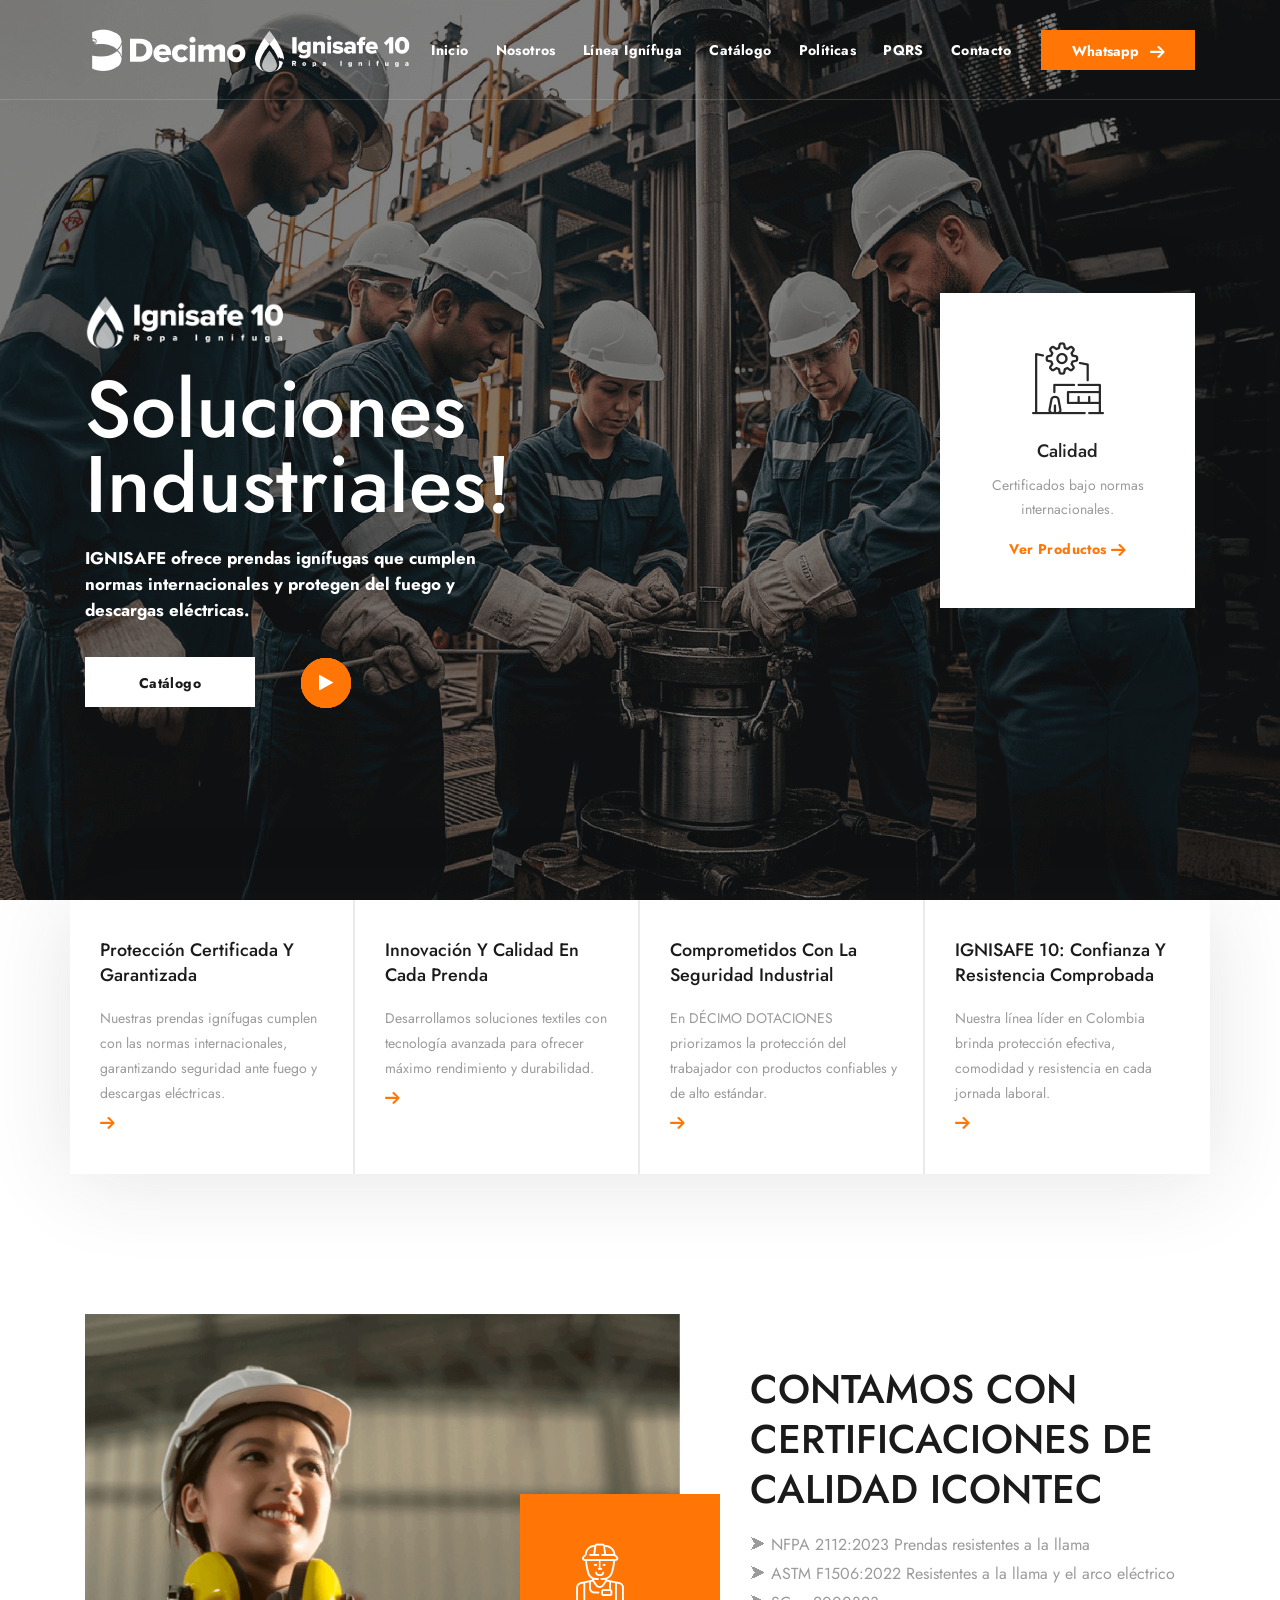
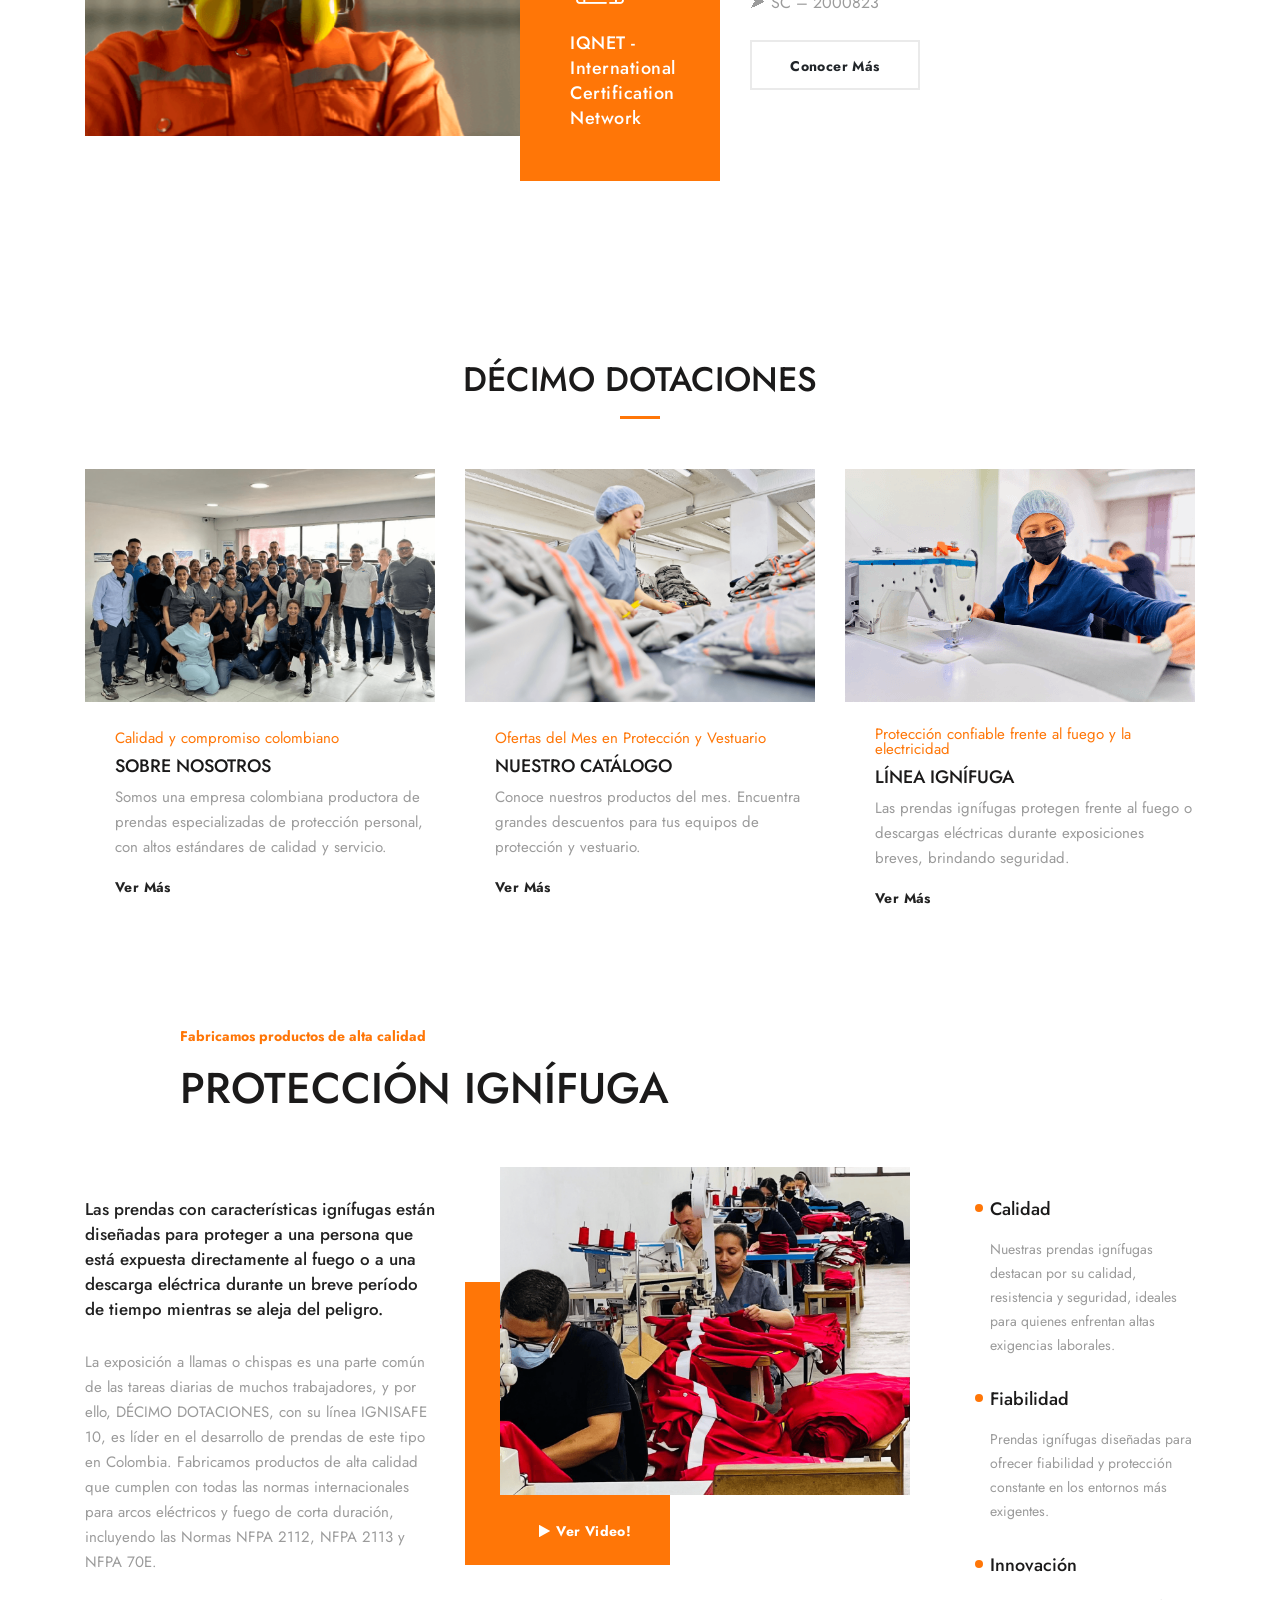
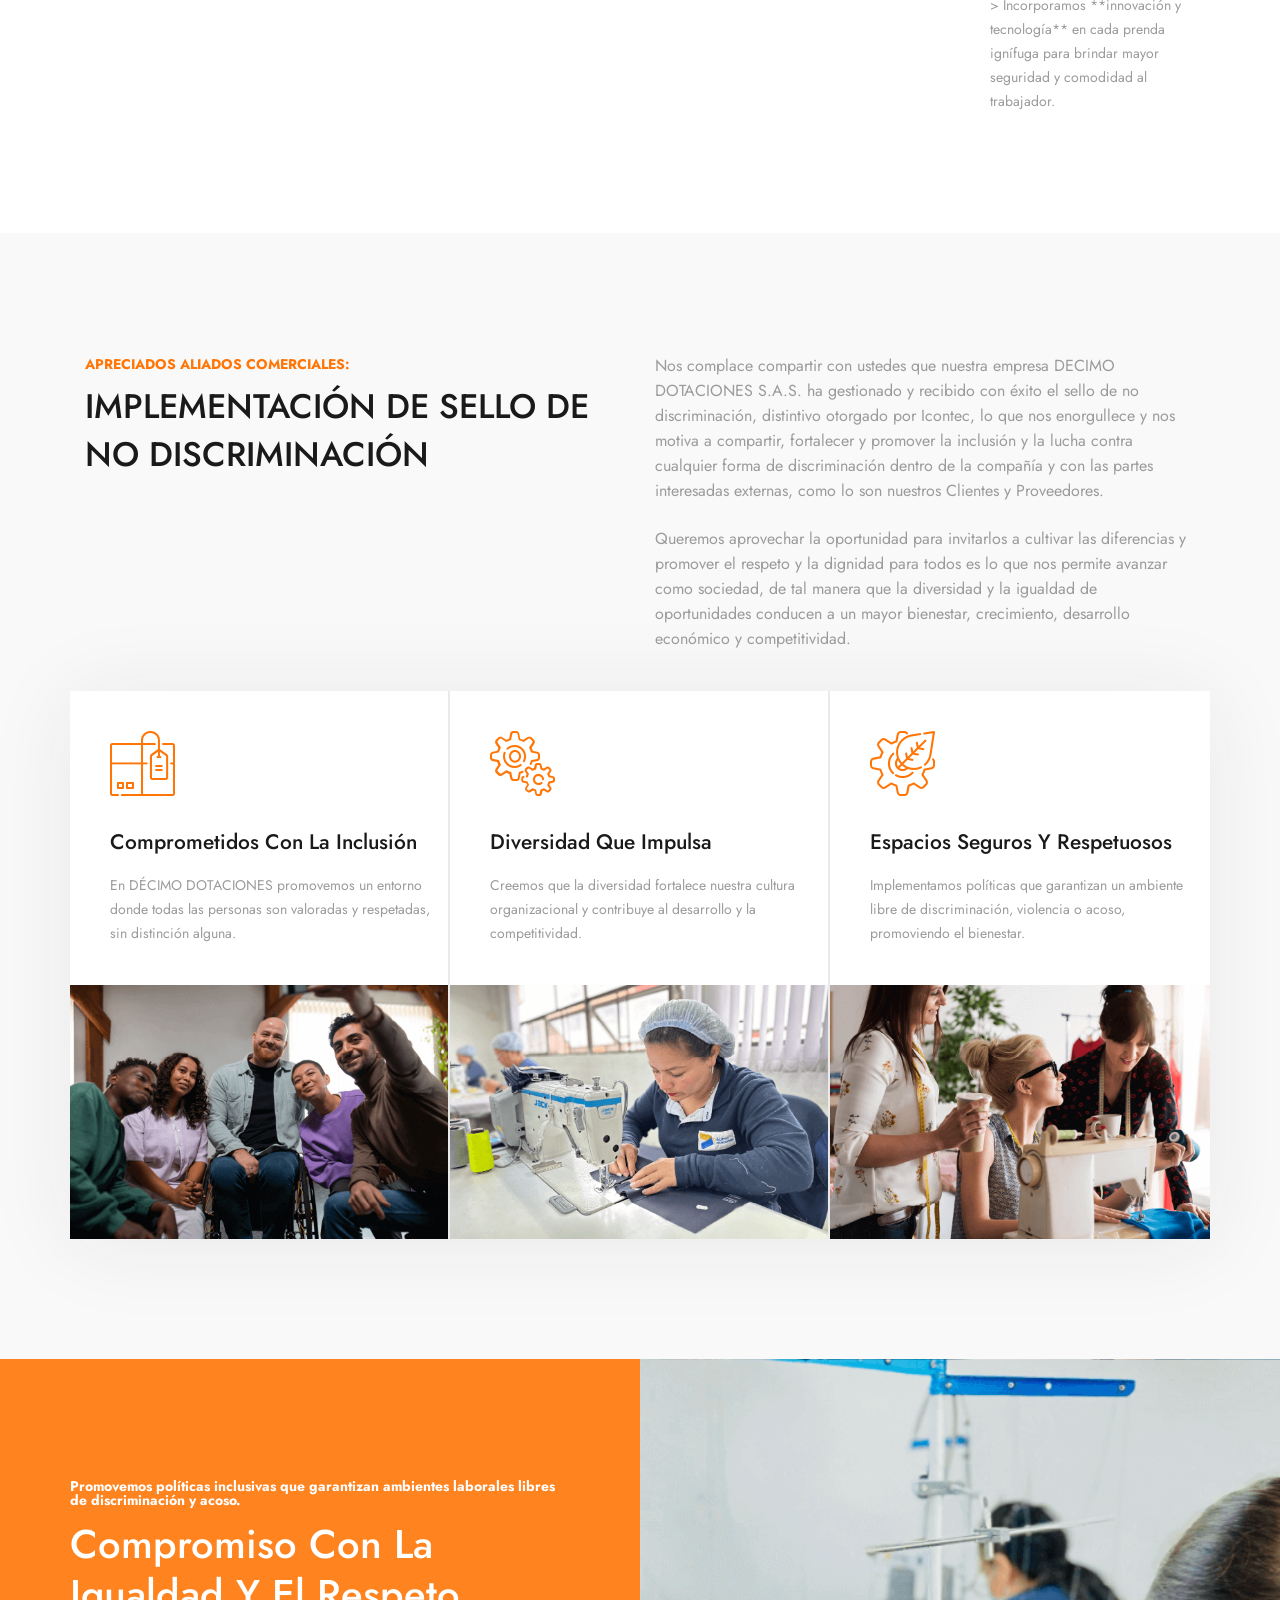
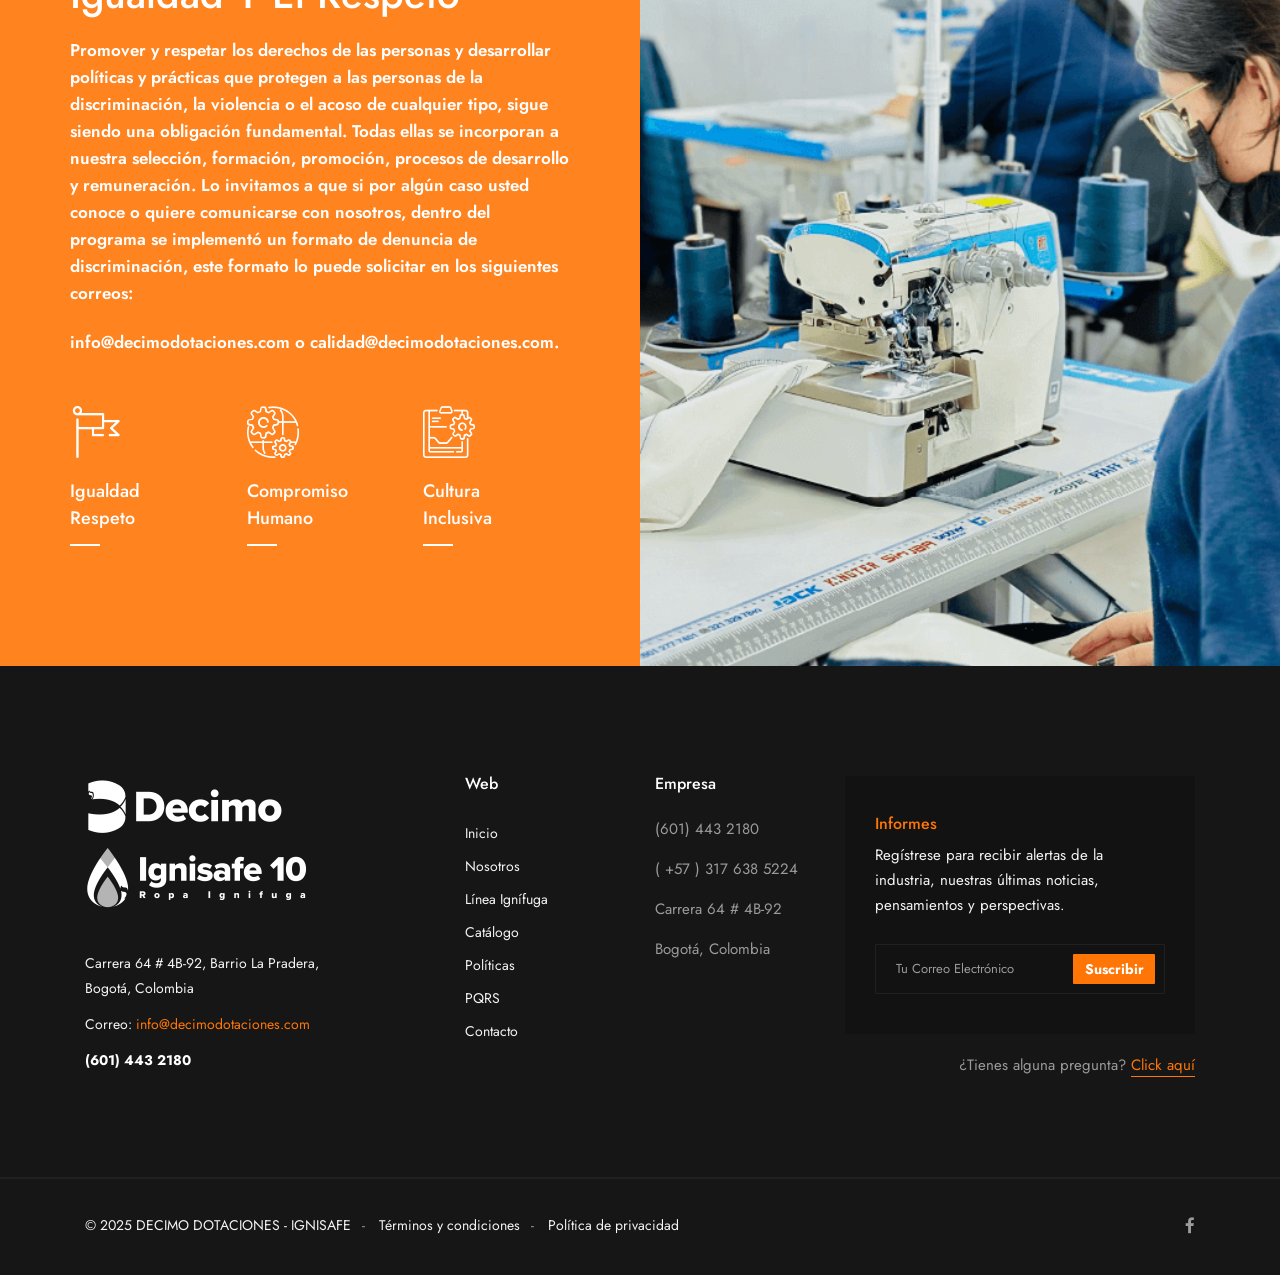
==== index.html @ c2b0dfce "Add policies page and initial assets - Created a new HTML file for "Políticas Empresariales" with de" ====
<!DOCTYPE html>
<html lang="en">

<head>
  <meta charset="UTF-8" />
  <meta name="viewport" content="width=device-width, initial-scale=1.0" />
  <meta http-equiv="X-UA-Compatible" content="ie=edge" />
  <meta name="description" content="Industic - Factory and Manufacturing Html Template">
  <link href="assets/images/favicon/favicon.png" rel="icon">
  <title>Décimo Dotaciones - Inicio</title>
  <link rel="stylesheet"
    href="https://fonts.googleapis.com/css?family=Roboto:400,500,700%7cRubik:400,500,700&display=swap">
  <link rel="stylesheet" href="assets/css/libraries.css">
  <link rel="stylesheet" href="assets/css/style.css">
</head>

<body>
  <div class="wrapper">
    <!-- =========================
        Header
    =========================== -->
    <header id="header" class="header header-transparent">
      <nav class="navbar navbar-expand-lg sticky-navbar">
        <div class="container">
          <a class="navbar-brand" href="index.html">
            <img src="assets/images/logo/logo-light.png" class="logo-light" alt="logo">
            <img src="assets/images/logo/logo-dark.png" class="logo-dark" alt="logo">
          </a>
          <button class="navbar-toggler" type="button">
            <span class="menu-lines"><span></span></span>
          </button>
          <div class="collapse navbar-collapse" id="mainNavigation">
            <ul class="navbar-nav ml-auto">
              <li class="nav__item">
                <a href="index.html" class="nav__item-link">Inicio</a>
              </li>
              <li class="nav__item">
                <a href="nosotros.html" class="nav__item-link">Nosotros</a>
              </li>
              <li class="nav__item">
                <a href="linea-ignifuga.html" class="nav__item-link">línea Ignífuga</a>
              </li>
              <li class="nav__item">
                <a href="catalogo.html" class="nav__item-link">Catálogo</a>
              </li>
              <li class="nav__item">
                <a href="politicas-empresariales.html" class="nav__item-link">Políticas</a>
              </li>
              <li class="nav__item">
                <a href="https://docs.google.com/forms/d/e/1FAIpQLSc7VdPHzuYxkZn1uTfcETGRPsJvXok1tpWJzd7cWhtbZiFIrA/viewform"
                  class="nav__item-link" target="_blank">PQRS</a>
              </li>
              <li class="nav__item">
                <a href="contacto.html" class="nav__item-link">Contacto</a>
              </li>
            </ul><!-- /.navbar-nav -->
          </div><!-- /.navbar-collapse -->
          <div class="navbar-modules">
            <ul class="list-unstyled d-flex align-items-center modules__btns-list">
              <li class="d-none d-lg-block">
                <a href="https://wa.me/573176385224" class="btn btn__primary module__btn-request" target="_blank">
                  <span>Whatsapp</span>
                  <i class="icon-arrow-right2"></i>
                </a>
              </li>
            </ul><!-- /.modules-wrapper -->
          </div><!-- /.navbar-modules -->
        </div><!-- /.container -->
      </nav><!-- /.navabr -->
    </header><!-- /.Header -->

    <!-- ============================
        Slider
    ============================== -->
    <section id="slider1" class="slider slider-1">
      <div class="carousel owl-carousel carousel-arrows" data-slide="1" data-slide-md="1" data-slide-sm="1"
        data-autoplay="true" data-nav="true" data-dots="false" data-space="0" data-loop="true" data-speed="3000"
        data-transition="fade" data-animate-out="fadeOut" data-animate-in="fadeIn">
        <div class="slide-item align-v-h bg-overlay">
          <div class="bg-img"><img src="assets/images/sliders/1.png" alt="slide img"></div>
          <div class="container">
            <div class="row">
              <div class="col-sm-12 col-md-12 col-lg-8 col-xl-5">
                <div class="slide__content">
                  <img src="assets/images/logo/ignisafe-logos.png" style="width: 48%; margin-bottom: 20px;" alt="">
                  <h2 class="slide__title" style="font-size:80px; line-height: 75px;">Soluciones industriales!</h2>
                  <p class="slide__desc">IGNISAFE ofrece prendas ignífugas que cumplen normas internacionales y protegen
                    del fuego y descargas eléctricas.</p>
                  <a href="catalogo.html" class="btn btn__white mr-40">Catálogo</a>
                  <a class="btn btn__video popup-video" href="https://www.youtube.com/watch?v=_6B--K61w0I">
                    <div class="video__player">
                      <span class="video__player-animation"></span>
                      <span class="video__player-animation video__player-animation-2"></span>
                      <span class="video__player-animation video__player-animation-3"></span>
                      <i class="fa fa-play"></i>
                    </div>
                  </a>
                </div><!-- /.slide-content -->
              </div><!-- /.col-xl-5 -->
              <div class="col-sm-12 col-md-12 col-lg-4 col-xl-3 offset-xl-4">
                <div class="slider__panel d-none d-lg-block">
                  <div class="slider__panel-icon">
                    <i class="icon-manufacturing-plant"></i>
                  </div>
                  <h3 class="slider__panel-title">Calidad</h3>
                  <p class="slider__panel-desc">Certificados bajo normas internacionales.
                  </p>
                  <a href="catalogo.html" class="btn btn__primary btn__link">
                    <span>Ver Productos</span>
                    <i class="icon-arrow-right2"></i>
                  </a>
                </div><!-- /.slider-panel -->
              </div><!-- /.col-xl-5 -->
            </div><!-- /.row -->
          </div><!-- /.container -->
        </div><!-- /.slide-item -->
        <div class="slide-item align-v-h bg-overlay">
          <div class="bg-img"><img src="assets/images/sliders/2.png" alt="slide img"></div>
          <div class="container">
            <div class="row">
              <div class="col-sm-12 col-md-12 col-lg-8 col-xl-5">
                <div class="slide__content">
                  <img src="assets/images/logo/ignisafe-logos.png" style="width: 48%; margin-bottom: 20px;" alt="">
                  <h2 class="slide__title" style="font-size:80px; line-height: 75px;">Somos Expertos</h2>
                  <p class="slide__desc">En DÉCIMO DOTACIONES, nuestra línea IGNISAFE 10 ofrece prendas especializadas
                    para máxima protección contra llamas y chispas.</p>
                  <a href="catalogo.html" class="btn btn__white mr-40">Catálogo</a>
                  <a class="btn btn__video popup-video" href="https://www.youtube.com/watch?v=_6B--K61w0I">
                    <div class="video__player">
                      <span class="video__player-animation"></span>
                      <span class="video__player-animation video__player-animation-2"></span>
                      <span class="video__player-animation video__player-animation-3"></span>
                      <i class="fa fa-play"></i>
                    </div>
                  </a>
                </div><!-- /.slide-content -->
              </div><!-- /.col-xl-5 -->
              <div class="col-sm-12 col-md-12 col-lg-4 col-xl-3 offset-xl-4">
                <div class="slider__panel d-none d-lg-block">
                  <div class="slider__panel-icon">
                    <i class="icon-wheel"></i>
                  </div>
                  <h3 class="slider__panel-title">Normativas</h3>
                  <p class="slider__panel-desc">NFPA 2112, NFPA 2113 y ASTM F1506.
                  </p>
                  <a href="nosotros.html" class="btn btn__primary btn__link">
                    <span>Conocer Más</span>
                    <i class="icon-arrow-right2"></i>
                  </a>
                </div><!-- /.slider-panel -->
              </div><!-- /.col-xl-5 -->
            </div><!-- /.row -->
          </div><!-- /.container -->
        </div><!-- /.slide-item -->
        <div class="slide-item align-v-h bg-overlay">
          <div class="bg-img"><img src="assets/images/sliders/3.png" alt="slide img"></div>
          <div class="container">
            <div class="row">
              <div class="col-sm-12 col-md-12 col-lg-8 col-xl-5">
                <div class="slide__content">
                  <img src="assets/images/logo/ignisafe-logos.png" style="width: 48%; margin-bottom: 20px;" alt="">
                  <h2 class="slide__title" style="font-size:75px; line-height: 70px; text-transform: none;">Protección y
                    Confianza</h2>
                  <p class="slide__desc">En DÉCIMO DOTACIONES garantizamos protección y confianza con nuestras prendas
                    ignífugas, diseñadas para ofrecer seguridad, resistencia y confort en los entornos más exigentes.
                  </p>
                  <a href="catalogo.html" class="btn btn__primary mr-40">Catálogo</a>
                  <a class="btn btn__video popup-video" href="https://www.youtube.com/watch?v=_6B--K61w0I">
                    <div class="video__player">
                      <span class="video__player-animation"></span>
                      <span class="video__player-animation video__player-animation-2"></span>
                      <span class="video__player-animation video__player-animation-3"></span>
                      <i class="fa fa-play"></i>
                    </div>
                  </a>
                </div><!-- /.slide-content -->
              </div><!-- /.col-xl-5 -->
              <div class="col-sm-12 col-md-12 col-lg-4 col-xl-3 offset-xl-4">
                <div class="slider__panel d-none d-lg-block">
                  <div class="slider__panel-icon">
                    <i class="icon-container"></i>
                  </div>
                  <h3 class="slider__panel-title">Confort</h3>
                  <p class="slider__panel-desc">Seguridad y comodidad en cada uso</p>
                  <a href="catalogo.html" class="btn btn__primary btn__link">
                    <span>Ver Productos</span>
                    <i class="icon-arrow-right2"></i>
                  </a>
                </div><!-- /.slider-panel -->
              </div><!-- /.col-xl-5 -->
            </div><!-- /.row -->
          </div><!-- /.container -->
        </div><!-- /.slide-item -->
      </div><!-- /.carousel -->
    </section><!-- /.slider -->

    <!-- =========================== 
      Features Layout 2
    ============================= -->
    <section id="featuresLayout2" class="features features-Layout2 pt-0 pb-120">
      <div class="container">
        <div class="row features-wrap">
          <!-- feature item #1 -->
          <div class="col-sm-12 col-md-6 col-lg-3 feature-item">
            <div class="feature__content">
              <h4 class="feature__title">Protección certificada y garantizada</h4>
              <p class="feature__desc">Nuestras prendas ignífugas cumplen con las normas internacionales, garantizando
                seguridad ante fuego y descargas eléctricas.</p>
              <a href="catalogo.html" class="feature__link"> <i class="icon-arrow-right2"></i></a>
            </div><!-- /.feature-content -->
          </div><!-- /.col-lg-3 -->
          <!-- feature item #2 -->
          <div class="col-sm-12 col-md-6 col-lg-3 feature-item">
            <div class="feature__content">
              <h4 class="feature__title">Innovación y calidad en cada prenda</h4>
              <p class="feature__desc">Desarrollamos soluciones textiles con tecnología avanzada para ofrecer máximo
                rendimiento y durabilidad.</p>
              <a href="catalogo.html" class="feature__link"> <i class="icon-arrow-right2"></i></a>
            </div><!-- /.feature-content -->
          </div><!-- /.col-lg-3 -->
          <!-- feature item #3 -->
          <div class="col-sm-12 col-md-6 col-lg-3 feature-item">
            <div class="feature__content">
              <h4 class="feature__title">Comprometidos con la seguridad industrial</h4>
              <p class="feature__desc">En DÉCIMO DOTACIONES priorizamos la protección del trabajador con productos
                confiables y de alto estándar.</p>
              <a href="catalogo.html" class="feature__link"> <i class="icon-arrow-right2"></i></a>
            </div><!-- /.feature-content -->
          </div><!-- /.col-lg-3 -->
          <!-- feature item #4 -->
          <div class="col-sm-12 col-md-6 col-lg-3 feature-item">
            <div class="feature__content">
              <h4 class="feature__title">IGNISAFE 10: confianza y resistencia comprobada</h4>
              <p class="feature__desc">Nuestra línea líder en Colombia brinda protección efectiva, comodidad y
                resistencia en cada jornada laboral.</p>
              <a href="catalogo.html" class="feature__link"> <i class="icon-arrow-right2"></i></a>
            </div><!-- /.feature-content -->
          </div><!-- /.col-lg-3 -->
        </div><!-- /.row -->
      </div><!-- /.container -->
    </section><!-- /.Features Layout 2 -->

    <!-- ========================
      About 1
    =========================== -->
    <section id="about1" class="about about-1 pt-20 pb-0">
      <div class="container">
        <div class="row">
          <div class="col-sm-12 col-md-12 col-lg-7">
            <div class="carousel-wrap">
              <div class="carousel owl-carousel carousel-arrows" data-slide="1" data-slide-md="1" data-slide-sm="1"
                data-autoplay="true" data-nav="false" data-dots="false" data-space="0" data-loop="true"
                data-speed="700">
                <img src="assets/images/about/1.png" alt="about img" class="img-fluid">
                <img src="assets/images/services/5.png" alt="about img" class="img-fluid">
              </div><!-- /.carousel -->
              <div class="counter-item counters-white">
                <div class="counter__icon"><i class="icon-worker-1"></i></div>
                <p class="counter__subtitle" style="line-height: 25px;">IQNET - International Certification Network</p>
              </div><!-- /.counter-item -->
            </div>
          </div><!-- /.col-lg-7 -->
          <div class="col-sm-12 col-md-12 col-lg-5">
            <div class="heading heading-2 mt-50">
              <h2 class="heading__title">CONTAMOS CON CERTIFICACIONES DE CALIDAD ICONTEC</h2>
              <p class="heading__desc">⮞ NFPA 2112:2023 Prendas resistentes a la llama</p>
              <p class="heading__desc" style="margin-top: 4px;">⮞ ASTM F1506:2022 Resistentes a la llama y el arco
                eléctrico</p>
              <p class="heading__desc" style="margin-top: 4px;">⮞ SC – 2000823</p>
            </div><!-- /heading -->
            <a href="nosotros.html" class="btn btn__default btn__bordered">Conocer Más</a>
          </div><!-- /.col-lg-5 -->
        </div><!-- /.row -->
      </div><!-- /.container -->
    </section><!-- /.About 1 -->

    <!-- ======================
      Blog Grid
    ========================= -->
    <section id="blogGrid" class="blog blog-grid pt-140 pb-70">
      <div class="container">
        <div class="row">
          <div class="col-sm-12 col-md-12 col-lg-6 offset-lg-3">
            <div class="heading text-center mb-50">
              <h2 class="heading__title">DÉCIMO DOTACIONES</h2>
              <div class="divider__line divider__theme divider__center mb-0"></div>
            </div><!-- /.heading -->
          </div><!-- /.col-lg-6 -->
        </div><!-- /.row-->
        <div class="row">
          <!-- Blog Item #1 -->
          <div class="col-sm-12 col-md-6 col-lg-4">
            <div class="blog-item">
              <div class="blog__img">
                <a href="nosotros.html">
                  <img src="assets/images/blog/grid/1.png" alt="blog image">
                </a>
              </div><!-- /.entry-img -->
              <div class="blog__content">
                <div class="blog__meta">
                  <div class="blog__meta-cat">
                    <a href="nosotros.html">Calidad y compromiso colombiano</a>
                  </div><!-- /.blog-meta-cat -->
                </div><!-- /.blog-meta -->
                <h4 class="blog__title"><a href="nosotros.html">SOBRE NOSOTROS</a></h4>
                <p class="blog__desc">Somos una empresa colombiana productora de prendas especializadas de protección
                  personal, con altos estándares de calidad y servicio.</p>
                <a href="nosotros.html" class="btn btn__secondary btn__link">
                  <span>Ver Más</span>
                  <i class="icon-arrow-right2"></i>
                </a>
              </div><!-- /.entry-content -->
            </div><!-- /.blog-item -->
          </div><!-- /.col-lg-4 -->
          <!-- Blog Item #2 -->
          <div class="col-sm-12 col-md-6 col-lg-4">
            <div class="blog-item">
              <div class="blog__img">
                <a href="catalogo.html">
                  <img src="assets/images/blog/grid/2.png" alt="blog image">
                </a>
              </div><!-- /.entry-img -->
              <div class="blog__content">
                <div class="blog__meta">
                  <div class="blog__meta-cat">
                    <a href="catalogo.html">Ofertas del Mes en Protección y Vestuario</a>
                  </div><!-- /.blog-meta-cat -->
                </div><!-- /.blog-meta -->
                <h4 class="blog__title"><a href="catalogo.html">NUESTRO CATÁLOGO</a></h4>
                <p class="blog__desc">Conoce nuestros productos del mes. Encuentra grandes descuentos para tus equipos
                  de protección y vestuario.</p>
                <a href="catalogo.html" class="btn btn__secondary btn__link">
                  <span>Ver Más</span>
                  <i class="icon-arrow-right2"></i>
                </a>
              </div><!-- /.entry-content -->
            </div><!-- /.blog-item -->
          </div><!-- /.col-lg-4 -->
          <!-- Blog Item #3 -->
          <div class="col-sm-12 col-md-6 col-lg-4">
            <div class="blog-item">
              <div class="blog__img">
                <a href="linea-ignifuga.html">
                  <img src="assets/images/blog/grid/3.png" alt="blog image">
                </a>
              </div><!-- /.entry-img -->
              <div class="blog__content">
                <div class="blog__meta">
                  <div class="blog__meta-cat">
                    <a href="linea-ignifuga.html">Protección confiable frente al fuego y la electricidad</a>
                  </div><!-- /.blog-meta-cat -->
                </div><!-- /.blog-meta -->
                <h4 class="blog__title"><a href="linea-ignifuga.html">LÍNEA IGNÍFUGA</a></h4>
                <p class="blog__desc">Las prendas ignífugas protegen frente al fuego o descargas eléctricas durante
                  exposiciones breves, brindando seguridad.</p>
                <a href="linea-ignifuga.html" class="btn btn__secondary btn__link">
                  <span>Ver Más</span>
                  <i class="icon-arrow-right2"></i>
                </a>
              </div><!-- /.entry-content -->
            </div><!-- /.blog-item -->
          </div><!-- /.col-lg-4 -->
        </div><!-- /.row-->
      </div><!-- /.container -->
    </section><!-- /.blog Grid -->

    <!-- ========================
      About 2
    =========================== -->
    <section id="about2" class="about about-2 pt-0 pb-90">
      <div class="container">
        <div class="row">
          <div class="col-sm-12 col-md-12 col-lg-12 col-xl-9 offset-xl-1 ">
            <div class="heading heading-3 mb-50">
              <span class="heading__subtitle">Fabricamos productos de alta calidad</span>
              <h2 class="heading__title">PROTECCIÓN IGNÍFUGA​</h2>
            </div><!-- /heading -->
          </div><!-- /.col-lg-9 -->
        </div><!-- /.row -->
        <div class="row">
          <div class="col-sm-12 col-md-12 col-lg-4">
            <div class="about__text mt-30">
              <p>Las prendas con características ignífugas están diseñadas para proteger a una persona que está expuesta
                directamente al fuego o a una descarga eléctrica durante un breve período de tiempo mientras se aleja
                del peligro.</p>
              <p>La exposición a llamas o chispas es una parte común de las tareas diarias de muchos trabajadores, y por
                ello, DÉCIMO DOTACIONES, con su línea IGNISAFE 10, es líder en el desarrollo de prendas de este tipo en
                Colombia. Fabricamos productos de alta calidad que cumplen con todas las normas internacionales para
                arcos eléctricos y fuego de corta duración, incluyendo las Normas NFPA 2112, NFPA 2113 y NFPA 70E.</p>
            </div>
          </div><!-- /.col-lg-4 -->
          <div class="col-sm-12 col-md-8 col-lg-5">
            <div class="about__img">
              <img src="assets/images/about/3.png" alt="about" class="img-fluid">
              <a href="https://www.youtube.com/watch?v=_6B--K61w0I" class="btn btn__primary popup-video">
                <i class="fa fa-play"></i><span>Ver Video!</span>
              </a>
            </div><!-- /.about-img -->
          </div><!-- /.col-lg-5 -->
          <div class="col-sm-12 col-md-12 col-lg-3">
            <div class="features-list features-list-layout1 mt-30">
              <div class="feature-item feature-list-item">
                <div class="feature__content">
                  <h4 class="feature__title">Calidad</h4>
                  <p class="feature__desc">Nuestras prendas ignífugas destacan por su calidad, resistencia y seguridad,
                    ideales para quienes enfrentan altas exigencias laborales.</p>
                </div><!-- /.feature-content -->
              </div><!-- /.feature-item -->
              <div class="feature-item feature-list-item">
                <div class="feature__content">
                  <h4 class="feature__title">Fiabilidad</h4>
                  <p class="feature__desc">Prendas ignífugas diseñadas para ofrecer fiabilidad y protección constante en
                    los entornos más exigentes.</p>
                </div><!-- /.feature-content -->
              </div><!-- /.feature-item -->
              <div class="feature-item feature-list-item">
                <div class="feature__content">
                  <h4 class="feature__title">Innovación</h4>
                  <p class="feature__desc">> Incorporamos **innovación y tecnología** en cada prenda ignífuga para
                    brindar mayor seguridad y comodidad al trabajador.</p>
                </div><!-- /.feature-content -->
              </div><!-- /.feature-item -->
            </div>
          </div><!-- /.col-lg-3 -->
        </div><!-- /.row -->
      </div><!-- /.container -->
    </section><!-- /.About 2 -->

    <!-- ========================
        Services Layout 3
    =========================== -->
    <section id="servicesLayout3" class="services services-layout3 pt-120 pb-120 bg-gray">
      <div class="container">
        <div class="row heading mb-40">
          <div class="col-sm-12 col-md-6 col-lg-6">
            <span class="heading__subtitle">APRECIADOS ALIADOS COMERCIALES:</span>
            <h2 class="heading__title">IMPLEMENTACIÓN DE SELLO DE NO DISCRIMINACIÓN​</h2>
          </div><!-- /.col-lg-6 -->
          <div class="col-sm-12 col-md-6 col-lg-6">
            <p class="heading__desc">Nos complace compartir con ustedes que nuestra empresa DECIMO DOTACIONES S.A.S. ha
              gestionado y recibido con éxito el sello de no discriminación, distintivo otorgado por Icontec, lo que nos
              enorgullece y nos motiva a compartir, fortalecer y promover la inclusión y la lucha contra cualquier forma
              de discriminación dentro de la compañía y con las partes interesadas externas, como lo son nuestros
              Clientes y Proveedores.</p>
            <br>
            <p class="heading__desc">Queremos aprovechar la oportunidad para invitarlos a cultivar las diferencias y
              promover el respeto y la dignidad para todos es lo que nos permite avanzar como sociedad, de tal manera
              que la diversidad y la igualdad de oportunidades conducen a un mayor bienestar, crecimiento, desarrollo
              económico y competitividad.</p>
          </div><!-- /.col-lg-6 -->
        </div><!-- /.row -->
      </div><!-- /.container -->
      <div class="container col-padding-0">
        <div class="row service-items-wrap">
          <div class="col-sm-6 col-md-6 col-lg-4">
            <div class="service-item">
              <div class="service__content">
                <div class="service__icon"><i class="icon-parcel"></i></div>
                <h4 class="service__title">Comprometidos con la inclusión</h4>
                <p class="service__desc">En DÉCIMO DOTACIONES promovemos un entorno donde todas las personas son
                  valoradas y respetadas, sin distinción alguna.</p>
              </div><!-- /.service-content -->
              <div class="service__img">
                <img src="assets/images/services/1.png" alt="service" class="img-fluid">
              </div><!-- /.service-img -->
            </div><!-- /.service-item -->
          </div><!-- /.col-lg-3 -->
          <div class="col-sm-6 col-md-6 col-lg-4">
            <div class="service-item">
              <div class="service__content">
                <div class="service__icon"><i class="icon-gears"></i></div>
                <h4 class="service__title">Diversidad que impulsa</h4>
                <p class="service__desc">Creemos que la diversidad fortalece nuestra cultura organizacional y contribuye
                  al desarrollo y la competitividad.</p>
              </div><!-- /.service-content -->
              <div class="service__img">
                <img src="assets/images/services/3.png" alt="service" class="img-fluid">
              </div><!-- /.service-img -->
            </div><!-- /.service-item -->
          </div><!-- /.col-lg-3 -->
          <div class="col-sm-6 col-md-6 col-lg-4">
            <div class="service-item">
              <div class="service__content">
                <div class="service__icon"><i class="icon-eco"></i></div>
                <h4 class="service__title">Espacios seguros y respetuosos</h4>
                <p class="service__desc">Implementamos políticas que garantizan un ambiente libre de discriminación,
                  violencia o acoso, promoviendo el bienestar.</p>
              </div><!-- /.service-content -->
              <div class="service__img">
                <img src="assets/images/services/4.png" alt="service" class="img-fluid">
              </div><!-- /.service-img -->
            </div><!-- /.service-item -->
          </div><!-- /.col-lg-3 -->
        </div><!-- /.row -->
      </div><!-- /.container -->
    </section><!-- /.Services Layout 3 -->

    <!-- =========================
       Banner 2
      =========================== -->
    <section id="banner2" class="banner banner-2 fancybox-white p-0">
      <div class="container-fluid">
        <div class="row">
          <div class="col-sm-12 col-md-12 col-lg-6 inner-padding  bg-overlay bg-overlay-theme bg-parallax">
            <div class="bg-img"><img src="assets/images/backgrounds/2.jpg" alt="background"></div>
            <div class="heading heading-2 mb-50">
              <span class="heading__subtitle color-white">Promovemos políticas inclusivas que garantizan ambientes
                laborales libres de discriminación y acoso.</span>
              <h3 class="heading__title color-white">Compromiso con la Igualdad y el Respeto</h3>
              <p class="heading__desc color-white">Promover y respetar los derechos de las personas y desarrollar
                políticas y prácticas que protegen a las personas de la discriminación, la violencia o el acoso de
                cualquier tipo, sigue siendo una obligación fundamental. Todas ellas se incorporan a nuestra selección,
                formación, promoción, procesos de desarrollo y remuneración. Lo invitamos a que si por algún caso usted
                conoce o quiere comunicarse con nosotros, dentro del programa se implementó un formato de denuncia de
                discriminación, este formato lo puede solicitar en los siguientes correos:</p>
              <br>
              <p class="heading__desc color-white">info@decimodotaciones.com o calidad@decimodotaciones.com.</p>
            </div><!-- /.heading -->
            <div class="row">
              <!-- fancybox item #1 -->
              <div class="col-4 col-sm-4 col-md-4 col-lg-4">
                <div class="fancybox-item">
                  <div class="fancybox__icon">
                    <i class="icon-flag"></i>
                  </div><!-- /.fancybox-icon -->
                  <div class="fancybox__content">
                    <h4 class="fancybox__title">Igualdad <br> Respeto</h4>
                    <div class="divider__line divider__sm divider__white"></div>
                  </div><!-- /.fancybox-content -->
                </div><!-- /.fancybox-item -->
              </div><!-- /.col-lg-3 -->
              <!-- fancybox item #2 -->
              <div class="col-4 col-sm-4 col-md-4 col-lg-4">
                <div class="fancybox-item">
                  <div class="fancybox__icon">
                    <i class="icon-gears-1"></i>
                  </div><!-- /.fancybox-icon -->
                  <div class="fancybox__content">
                    <h4 class="fancybox__title">Compromiso <br> Humano</h4>
                    <div class="divider__line divider__sm divider__white"></div>
                  </div><!-- /.fancybox-content -->
                </div><!-- /.fancybox-item -->
              </div><!-- /.col-lg-3 -->
              <!-- fancybox item #3 -->
              <div class="col-4 col-sm-4 col-md-4 col-lg-4">
                <div class="fancybox-item">
                  <div class="fancybox__icon">
                    <i class="icon-management"></i>
                  </div><!-- /.fancybox-icon -->
                  <div class="fancybox__content">
                    <h4 class="fancybox__title">Cultura <br> Inclusiva</h4>
                    <div class="divider__line divider__sm divider__white"></div>
                  </div><!-- /.fancybox-content -->
                </div><!-- /.fancybox-item -->
              </div><!-- /.col-lg-3 -->
            </div><!-- /.row -->
          </div><!-- /.col-lg-6 -->
          <div class="col-sm-12 col-md-12 col-lg-6 bg-overlay bg-overlay-4">
            <div class="bg-img">
              <img src="assets/images/banners/1.png" alt="background">
            </div><!-- /.col-lg-6 -->
          </div><!-- /.col-lg-6 -->
        </div><!-- /.row -->
      </div><!-- /.container -->
    </section><!-- /. Banner 2 -->

    <!-- ========================
      Footer
    ========================== -->
    <footer id="footer" class="footer footer-1">
      <div class="footer-top">
        <div class="container">
          <div class="row">
            <div class="col-sm-12 col-md-12 col-lg-4 footer__widget footer__widget-about  mb-30">
              <div class="footer__widget-content">
                <img src="assets/images/logo/logo-footer.png" alt="logo">
                <p>Carrera 64 # 4B-92, Barrio La Pradera, <br>Bogotá, Colombia</p>
                <p>Correo: <a href="mailto:info@decimodotaciones.com">info@decimodotaciones.com</a></p>
                <p><a href="tel:002010612457410" class="font-weight-bold color-white">(601) 443 2180</a></p>
              </div>
            </div><!-- /.col-lg-4 -->
            <div class="col-6 col-sm-6 col-md-3 col-lg-2 footer__widget footer__widget-nav">
              <h6 class="footer__widget-title">Web</h6>
              <div class="footer__widget-content">
                <nav>
                  <ul class="list-unstyled">
                    <li><a href="index.html">Inicio</a></li>
                    <li><a href="nosotros.html">Nosotros</a></li>
                    <li><a href="linea-ignifuga.html">Línea Ignífuga</a></li>
                    <li><a href="catalogo.html">Catálogo</a></li>
                    <li><a href="politicas-empresariales.html">Políticas</a></li>
                    <li><a
                        href="https://docs.google.com/forms/d/e/1FAIpQLSc7VdPHzuYxkZn1uTfcETGRPsJvXok1tpWJzd7cWhtbZiFIrA/viewform"
                        target="_blank">PQRS</a></li>
                    <li><a href="contacto.html">Contacto</a></li>
                  </ul>
                </nav>
              </div><!-- /.footer-widget-content -->
            </div><!-- /.col-lg-2 -->
            <div class="col-6 col-sm-6 col-md-3 col-lg-2 footer__widget footer__widget-nav">
              <h6 class="footer__widget-title">Empresa</h6>
              <div class="footer__widget-content">
                <nav>
                  <ul class="list-unstyled">
                    <li>
                      <p>(601) 443 2180</p>
                    </li>
                    <li>
                      <p>( +57 ) 317 638 5224</p>
                    </li>
                    <li>
                      <p>Carrera 64 # 4B-92</p>
                    </li>
                    <li>
                      <p>Bogotá, Colombia</p>
                    </li>
                  </ul>
                </nav>
              </div><!-- /.footer-widget-content -->
            </div><!-- /.col-lg-2 -->
            <div class="col-12 col-sm-12 col-md-6 col-lg-4 footer__widget footer__widget-newsletter">
              <div class="footer__widget-content">
                <h6 class="footer__widget-title">Informes</h6>
                <p>Regístrese para recibir alertas de la industria, nuestras últimas noticias, pensamientos y
                  perspectivas.</p>
                <form class="widget__newsletter-form">
                  <div class="form-group mb-0">
                    <input type="text" class="form-control" placeholder="Tu Correo Electrónico ">
                    <button type="submit" class="btn btn__primary btn__hover2">Suscribir</button>
                  </div>
                </form>
              </div><!-- /.footer-widget-content -->
              <div class="text-right mt-20">
                <span class="footer__contact-link">¿Tienes alguna pregunta?
                  <a href="contacto.html">Click aquí</a>
                </span>
              </div>
            </div><!-- /.col-lg-4 -->
          </div><!-- /.row -->
        </div><!-- /.container -->
      </div><!-- /.footer-top -->
      <div class="footer-bottom">
        <div class="container">
          <div class="row">
            <div class="col-sm-12 col-md-9 col-lg-9">
              <div class="footer__copyright">
                <nav>
                  <ul class="list-unstyled footer__copyright-links d-flex flex-wrap">
                    <li>
                      <a href="index.html">
                        &copy; 2025 DECIMO DOTACIONES - IGNISAFE <span class="color-theme"></span>
                      </a>
                    </li>
                    <li><a href="politicas-empresariales.html">Términos y condiciones </a></li>
                    <li><a href="politicas-empresariales.html">Política de privacidad</a></li>
                  </ul>
                </nav>

              </div><!-- /.Footer-copyright -->
            </div><!-- /.col-lg-6 -->
            <div class="col-sm-12 col-md-3 col-lg-3 d-flex align-items-center">
              <div class="social__icons justify-content-end w-100">
                <a href="https://www.facebook.com/decimodotaciones" target="_blank"><i class="fa fa-facebook"></i></a>
              </div><!-- /.social-icons -->
            </div><!-- /.col-lg-6 -->
          </div><!-- /.row -->
        </div><!-- /.Footer-bottom -->
      </div><!-- /.container -->
    </footer><!-- /.Footer -->
    <button id="scrollTopBtn"><i class="fa fa-long-arrow-up"></i></button>

    <div class="module__search-container">
      <i class="fa fa-times close-search"></i>
      <form class="module__search-form">
        <input type="text" class="search__input" placeholder="Type Words Then Enter">
        <button class="module__search-btn"><i class="fa fa-search"></i></button>
      </form>
    </div><!-- /.module-search-container -->

  </div><!-- /.wrapper -->

  <script src="assets/js/jquery-3.3.1.min.js"></script>
  <script src="assets/js/plugins.js"></script>
  <script src="assets/js/main.js"></script>
</body>

</html>
---- assets/css/style.css ----
/*---------------------------
      Table of Contents
    -------------------------

    01- Global Styles
    02- Helper Classes
    03- Background & Colors
    04- Typography
    05- page title 
    06- Buttons
    07- Forms
    08- Tabs
    09- Icons
    10- Breadcrumb
    11- Pagination
    12- Lists
    13- Header & Navbar 
    14- Accordions
    15- Banners
    16- Dividers
    17- Footer
    18- Request quote
    19- Carousel
    20- Slider
    21- Video
    22- Features
    23- Fancybox
    24- Projects
    25- Team
    26- Testimonials
    27- Clients
    28- Blog
    29- Contact
    30- Pricing
    31- Counters
    32- Sidebar
    33- About
    34- Banners
    35- Careers
    36- Maps

----------------------------*/
/*--------------------------
      Global Styles
---------------------------*/
@import url('https://fonts.googleapis.com/css2?family=Jost:ital,wght@0,100..900;1,100..900&display=swap');

html,
body {
  overflow-x: hidden;
}

body {
  background-color: #ffffff;
  font-family: "Jost", sans-serif;
  font-size: 15px;
  font-weight: 400;
  color: #9b9b9b;
  -webkit-font-smoothing: antialiased;
  -moz-osx-font-smoothing: grayscale;
}

::selection {
  background-color: #ff7607;
  color: #ffffff;
}

a {
  color: #ff7607;
  -webkit-transition: color 0.3s ease;
  -moz-transition: color 0.3s ease;
  -ms-transition: color 0.3s ease;
  -o-transition: color 0.3s ease;
  transition: color 0.3s ease;
}

a:hover {
  color: #a04800;
  text-decoration: none;
}

section {
  position: relative;
  padding: 100px 0;
}

img {
  max-width: 100%;
}

/*-------------------------
     RESET Default Styles
 --------------------------*/
*,
p,
h1,
h2,
h3,
h4,
h5,
h6,
ul,
ol,
li {
  margin: 0;
  padding: 0;
}

*,
:active,
:focus {
  outline: none;
}

ul,
ol {
  list-style: none;
}

button {
  border: none;
}

button,
button:focus,
.btn.focus,
.btn:focus,
.form-control,
.form-control:focus {
  outline: none;
  background-color: transparent;
  -webkit-box-shadow: none;
  -moz-box-shadow: none;
  -ms-box-shadow: none;
  -o-box-shadow: none;
  box-shadow: none;
}

textarea {
  resize: none;
}

select {
  background-color: transparent;
}

/*----------------------------
      Helper Classes
----------------------------*/
.col-padding-0>.row {
  margin: 0;
}

.col-padding-0,
.col-padding-0>.row>[class*=col-] {
  padding: 0;
}

.inner-padding {
  padding: 120px 70px;
}

.vertical-align-center {
  position: relative;
  top: 50%;
  -webkit-transform: translateY(-50%);
  -moz-transform: translateY(-50%);
  -ms-transform: translateY(-50%);
  -o-transform: translateY(-50%);
  transform: translateY(-50%);
}

.width-auto {
  width: auto !important;
}

.fz-16 {
  font-size: 16px;
}

.font-secondary {
  font-family: "Jost", sans-serif;
}

.lh-1 {
  line-height: 1 !important;
}

.vh-100 {
  height: 100vh !important;
}

.list-inline>li {
  display: inline-block;
}

.align-v {
  display: flex;
  align-items: center;
}

.align-v-h {
  display: flex;
  justify-content: center;
  align-items: center;
}

.border-top {
  border-top: 1px solid #eaeaea !important;
}

.border-bottom {
  border-bottom: 1px solid #eaeaea !important;
}

@media (min-width: 992px) {
  .col-lg-5th {
    -ms-flex: 0 0 20%;
    flex: 0 0 20%;
    max-width: 20%;
  }
}

/*  margin Top */
.mt-0 {
  margin-top: 0 !important;
}

.mt-5 {
  margin-top: 5px !important;
}

.mt-10 {
  margin-top: 10px !important;
}

.mt-20 {
  margin-top: 20px !important;
}

.mt-30 {
  margin-top: 30px !important;
}

.mt-40 {
  margin-top: 40px !important;
}

.mt-50 {
  margin-top: 50px !important;
}

.mt-60 {
  margin-top: 60px !important;
}

.mt-70 {
  margin-top: 70px !important;
}

.mt-80 {
  margin-top: 80px !important;
}

.mt-90 {
  margin-top: 90px !important;
}

.mt-100 {
  margin-top: 100px !important;
}

/* Margin Bottom */
.mb-0 {
  margin-bottom: 0 !important;
}

.mb-5 {
  margin-bottom: 5px !important;
}

.mb-10 {
  margin-bottom: 10px !important;
}

.mb-20 {
  margin-bottom: 20px !important;
}

.mb-25 {
  margin-bottom: 25px !important;
}

.mb-30 {
  margin-bottom: 30px !important;
}

.mb-40 {
  margin-bottom: 40px !important;
}

.mb-45 {
  margin-bottom: 45px !important;
}

.mb-50 {
  margin-bottom: 50px !important;
}

.mb-60 {
  margin-bottom: 60px !important;
}

.mb-70 {
  margin-bottom: 70px !important;
}

.mb-80 {
  margin-bottom: 80px !important;
}

.mb-90 {
  margin-bottom: 90px !important;
}

.mb-100 {
  margin-bottom: 100px !important;
}

.mt--100 {
  margin-top: -100px;
}

/* Margin Right */
.mr-0 {
  margin-right: 0 !important;
}

.mr-20 {
  margin-right: 20px !important;
}

.mr-30 {
  margin-right: 30px !important;
}

.mr-40 {
  margin-right: 40px !important;
}

.mr-50 {
  margin-right: 50px !important;
}

/* Margin Left */
.ml-0 {
  margin-left: 0 !important;
}

.ml-20 {
  margin-left: 20px !important;
}

.ml-30 {
  margin-left: 30px !important;
}

.ml-40 {
  margin-left: 40px !important;
}

.ml-50 {
  margin-left: 50px !important;
}

/* padding Top */
.pb-10 {
  padding-top: 10px !important;
}

.pt-20 {
  padding-top: 20px !important;
}

.pt-30 {
  padding-top: 30px !important;
}

.pt-40 {
  padding-top: 40px !important;
}

.pt-50 {
  padding-top: 50px !important;
}

.pt-60 {
  padding-top: 60px !important;
}

.pt-70 {
  padding-top: 70px !important;
}

.pt-80 {
  padding-top: 80px !important;
}

.pt-90 {
  padding-top: 90px !important;
}

.pt-100 {
  padding-top: 100px !important;
}

.pt-110 {
  padding-top: 110px !important;
}

.pt-120 {
  padding-top: 120px !important;
}

.pt-130 {
  padding-top: 130px !important;
}

.pt-140 {
  padding-top: 140px !important;
}

.pt-150 {
  padding-top: 150px !important;
}

.pt-170 {
  padding-top: 170px !important;
}

/*  Padding Bottom */
.pb-10 {
  padding-bottom: 10px !important;
}

.pb-20 {
  padding-bottom: 20px !important;
}

.pb-30 {
  padding-bottom: 30px !important;
}

.pb-40 {
  padding-bottom: 40px !important;
}

.pb-50 {
  padding-bottom: 50px !important;
}

.pb-60 {
  padding-bottom: 60px !important;
}

.pb-70 {
  padding-bottom: 70px !important;
}

.pb-80 {
  padding-bottom: 80px !important;
}

.pb-90 {
  padding-bottom: 90px !important;
}

.pb-100 {
  padding-bottom: 100px !important;
}

.pb-110 {
  padding-bottom: 110px !important;
}

.pb-120 {
  padding-bottom: 120px !important;
}

.pb-130 {
  padding-bottom: 130px !important;
}

.pb-140 {
  padding-bottom: 140px !important;
}

.pb-150 {
  padding-bottom: 150px !important;
}

.pb-170 {
  padding-bottom: 170px !important;
}

/* padding Right */
.pr-0 {
  padding-right: 0 !important;
}

.pr-15 {
  padding-right: 15px !important;
}

.pr-20 {
  padding-right: 20px !important;
}

.pr-30 {
  padding-right: 30px !important;
}

.pr-50 {
  padding-right: 50px !important;
}

.pr-60 {
  padding-right: 60px !important;
}

.pr-70 {
  padding-right: 70px !important;
}

.pr-100 {
  padding-right: 100px !important;
}

/* padding Left */
.pl-0 {
  padding-left: 0 !important;
}

.pl-15 {
  padding-left: 15px !important;
}

.pl-20 {
  padding-left: 20px !important;
}

.pl-30 {
  padding-left: 30px !important;
}

.pl-50 {
  padding-left: 50px !important;
}

.pl-60 {
  padding-left: 60px !important;
}

.pl-70 {
  padding-left: 70px !important;
}

.pl-100 {
  padding-left: 100px !important;
}

/* Large Devices */
@media only screen and (min-width: 992px) and (max-width: 1200px) {
  .inner-padding {
    padding: 120px 50px;
  }
}

/* Medium Devices */
@media only screen and (min-width: 768px) and (max-width: 991px) {
  section {
    padding: 75px 0;
  }

  .inner-padding {
    padding: 100px 50px !important;
  }

  .mt-30 {
    margin-top: 30.7692307692px !important;
  }

  .mt-40 {
    margin-top: 28.5714285714px !important;
  }

  .mt-50 {
    margin-top: 35.7142857143px !important;
  }

  .mt-60 {
    margin-top: 42.8571428571px !important;
  }

  .mt-70 {
    margin-top: 50px !important;
  }

  .mt-80 {
    margin-top: 57.1428571429px !important;
  }

  .mt-90 {
    margin-top: 64.2857142857px !important;
  }

  .mt-100 {
    margin-top: 71.4285714286px !important;
  }

  .mb-30 {
    margin-bottom: 23.0769230769px !important;
  }

  .mb-40 {
    margin-bottom: 28.5714285714px !important;
  }

  .mb-50 {
    margin-bottom: 35.7142857143px !important;
  }

  .mb-60 {
    margin-bottom: 42.8571428571px !important;
  }

  .mb-70 {
    margin-bottom: 50px !important;
  }

  .mb-80 {
    margin-bottom: 57.1428571429px !important;
  }

  .mb-90 {
    margin-bottom: 64.2857142857px !important;
  }

  .mb-100 {
    margin-bottom: 71.4285714286px !important;
  }

  /* Margin Right */
  .mr-30 {
    margin-right: 23.0769230769px !important;
  }

  .mr-40 {
    margin-right: 28.5714285714px !important;
  }

  .mr-50 {
    margin-right: 35.7142857143px !important;
  }

  /* Margin Left */
  .ml-30 {
    margin-left: 27.2727272727px !important;
  }

  .ml-40 {
    margin-left: 33.3333333333px !important;
  }

  .ml-50 {
    margin-left: 35.7142857143px !important;
  }

  /* padding Top */
  .pt-30 {
    padding-top: 23.0769230769px !important;
  }

  .pt-40 {
    padding-top: 28.5714285714px !important;
  }

  .pt-50 {
    padding-top: 35.7142857143px !important;
  }

  .pt-60 {
    padding-top: 42.8571428571px !important;
  }

  .pt-70 {
    padding-top: 50px !important;
  }

  .pt-80 {
    padding-top: 57.1428571429px !important;
  }

  .pt-90 {
    padding-top: 64.2857142857px !important;
  }

  .pt-100 {
    padding-top: 71.4285714286px !important;
  }

  .pt-110 {
    padding-top: 78.5714285714px !important;
  }

  .pt-120 {
    padding-top: 85.7142857143px !important;
  }

  .pt-130 {
    padding-top: 93.3333333333px !important;
  }

  .pt-140 {
    padding-top: 87.5px !important;
  }

  .pt-150 {
    padding-top: 88.2352941176px !important;
  }

  .pt-160 {
    padding-top: 88.8888888889px !important;
  }

  .pt-170 {
    padding-top: 89.4736842105px !important;
  }

  /*  Padding Bottom */
  .pb-30 {
    padding-bottom: 23.0769230769px !important;
  }

  .pb-40 {
    padding-bottom: 28.5714285714px !important;
  }

  .pb-50 {
    padding-bottom: 35.7142857143px !important;
  }

  .pb-60 {
    padding-bottom: 42.8571428571px !important;
  }

  .pb-70 {
    padding-bottom: 50px !important;
  }

  .pb-80 {
    padding-bottom: 57.1428571429px !important;
  }

  .pb-90 {
    padding-bottom: 64.2857142857px !important;
  }

  .pb-100 {
    padding-bottom: 71.4285714286px !important;
  }

  .pb-110 {
    padding-bottom: 78.5714285714px !important;
  }

  .pb-120 {
    padding-bottom: 85.7142857143px !important;
  }

  .pb-130 {
    padding-bottom: 86.6666666667px !important;
  }

  .pb-140 {
    padding-bottom: 87.5px !important;
  }

  .pb-150 {
    padding-bottom: 88.2352941176px !important;
  }

  .pb-160 {
    padding-bottom: 88.8888888889px !important;
  }

  .pb-170 {
    padding-bottom: 89.4736842105px !important;
  }
}

/* Mobile Phones and tablets */
@media only screen and (min-width: 320px) and (max-width: 767px) {
  section {
    padding: 50px 0;
  }

  .inner-padding {
    padding: 50px 30px !important;
  }

  .text-center-xs-sm {
    text-align: center !important;
  }

  .mt-30 {
    margin-top: 23.0769230769px !important;
  }

  .mt-40 {
    margin-top: 28.5714285714px !important;
  }

  .mt-50 {
    margin-top: 33.3333333333px !important;
  }

  .mt-60 {
    margin-top: 33.3333333333px !important;
  }

  .mt-70 {
    margin-top: 35px !important;
  }

  .mt-80 {
    margin-top: 40px !important;
  }

  .mt-90 {
    margin-top: 45px !important;
  }

  .mt-100 {
    margin-top: 50px !important;
  }

  .mb-30 {
    margin-bottom: 23.0769230769px !important;
  }

  .mb-40 {
    margin-bottom: 28.5714285714px !important;
  }

  .mb-50 {
    margin-bottom: 33.3333333333px !important;
  }

  .mb-60 {
    margin-bottom: 33.3333333333px !important;
  }

  .mb-70 {
    margin-bottom: 35px !important;
  }

  .mb-80 {
    margin-bottom: 40px !important;
  }

  .mb-90 {
    margin-bottom: 45px !important;
  }

  .mb-100 {
    margin-bottom: 50px !important;
  }

  /* Margin Right */
  .mr-30 {
    margin-right: 25px !important;
  }

  .mr-40 {
    margin-right: 30.7692307692px !important;
  }

  .mr-50 {
    margin-right: 33.3333333333px !important;
  }

  /* Margin Left */
  .ml-30 {
    margin-left: 25px !important;
  }

  .ml-40 {
    margin-left: 30.7692307692px !important;
  }

  .ml-50 {
    margin-left: 33.3333333333px !important;
  }

  /* padding Top */
  .pt-30 {
    padding-top: 23.0769230769px !important;
  }

  .pt-40 {
    padding-top: 28.5714285714px !important;
  }

  .pt-50 {
    padding-top: 33.3333333333px !important;
  }

  .pt-60 {
    padding-top: 33.3333333333px !important;
  }

  .pt-70 {
    padding-top: 35px !important;
  }

  .pt-80 {
    padding-top: 40px !important;
  }

  .pt-90 {
    padding-top: 45px !important;
  }

  .pt-100 {
    padding-top: 50px !important;
  }

  .pt-110 {
    padding-top: 55px !important;
  }

  .pt-120 {
    padding-top: 60px !important;
  }

  .pt-130 {
    padding-top: 66.6666666667px !important;
  }

  .pt-140 {
    padding-top: 63.6363636364px !important;
  }

  .pt-150 {
    padding-top: 65.2173913043px !important;
  }

  .pt-160 {
    padding-top: 66.6666666667px !important;
  }

  .pt-170 {
    padding-top: 68px !important;
  }

  /*  Padding Bottom */
  .pb-30 {
    padding-bottom: 23.0769230769px !important;
  }

  .pb-40 {
    padding-bottom: 28.5714285714px !important;
  }

  .pb-50 {
    padding-bottom: 33.3333333333px !important;
  }

  .pb-60 {
    padding-bottom: 33.3333333333px !important;
  }

  .pb-70 {
    padding-bottom: 35px !important;
  }

  .pb-80 {
    padding-bottom: 40px !important;
  }

  .pb-90 {
    padding-bottom: 45px !important;
  }

  .pb-100 {
    padding-bottom: 50px !important;
  }

  .pb-110 {
    padding-bottom: 55px !important;
  }

  .pb-120 {
    padding-bottom: 60px !important;
  }

  .pb-130 {
    padding-bottom: 61.9047619048px !important;
  }

  .pb-140 {
    padding-bottom: 63.6363636364px !important;
  }

  .pb-150 {
    padding-bottom: 65.2173913043px !important;
  }

  .pb-160 {
    padding-bottom: 66.6666666667px !important;
  }

  .pb-170 {
    padding-bottom: 68px !important;
  }
}

/*-------------------------
   Background & Colors
--------------------------*/
/* Colors */
.color-white {
  color: #ffffff !important;
}

.color-gray {
  color: #f9f9f9 !important;
}

.color-dark {
  color: #222222 !important;
}

.color-theme {
  color: #ff7607 !important;
}

.color-heading {
  color: #1b1a1a !important;
}

.color-body {
  color: #9b9b9b !important;
}

/* backgrounds */
.bg-white {
  background-color: #ffffff !important;
}

.bg-gray {
  background-color: #f9f9f9 !important;
}

.bg-dark {
  background-color: #222222 !important;
}

.bg-heading {
  background-color: #1b1a1a !important;
}

.bg-theme {
  background-color: #ff7607 !important;
}

.bg-img {
  position: relative;
  z-index: 1;
}

.bg-parallax {
  background-attachment: fixed;
}

.bg-overlay:before {
  content: "";
  position: absolute;
  top: 0;
  right: 0;
  bottom: 0;
  left: 0;
  width: 100%;
  height: 100%;
  z-index: -1;
  background-color: rgba(27, 26, 26, 0.55);
}

.bg-overlay-2:before {
  background-color: rgba(27, 26, 26, 0.75);
}

.bg-overlay-3:before {
  background-color: rgba(27, 26, 26, 0.95);
}

.bg-overlay-4:before {
  background-color: rgba(27, 26, 26, 0.05);
}

.bg-overlay-gradient:before {
  background-color: transparent;
  background: -moz-linear-gradient(-90deg, rgba(27, 26, 26, 0) 0%, rgba(27, 26, 26, 0) 0%, #1b1a1a 85%);
  background: -webkit-linear-gradient(-90deg, rgba(27, 26, 26, 0) 0%, rgba(27, 26, 26, 0) 0%, #1b1a1a 85%);
  background: -ms-linear-gradient(-90deg, rgba(27, 26, 26, 0) 0%, rgba(27, 26, 26, 0) 0%, #1b1a1a 85%);
}

.bg-overlay-theme:before {
  background-color: rgba(255, 118, 7, 0.9);
}

/*-------------------------
   Typography
--------------------------*/
h1,
h2,
h3,
h4,
h5,
h6 {
  color: #1b1a1a;
  font-family: "Jost", sans-serif;
  text-transform: capitalize;
  font-weight: 500;
  line-height: 1.1;
  margin-bottom: 23px;
}

p {
  font-size: 15px;
  line-height: 25px;
  font-weight: 400;
  margin-bottom: 15px;
}

h1 {
  font-size: 52px;
}

h2 {
  font-size: 42px;
}

h3 {
  font-size: 38px;
}

h4 {
  font-size: 32px;
}

h5 {
  font-size: 24px;
}

h6 {
  font-size: 18px;
}

.heading__subtitle {
  font-size: 14px;
  line-height: 1;
  font-weight: 700;
  color: #ff7607;
  display: inline-block;
  margin-bottom: 12px;
}

.heading__title {
  font-family: "Jost", sans-serif;
  font-size: 34px;
  margin-bottom: 18px;
}

.heading__desc {
  font-size: 16px;
  line-height: 25px;
  margin-bottom: 0;
}

.divider__line+.heading__desc {
  margin-top: 22px;
}

.heading .divider__line {
  height: 3px;
}

.heading .divider__line:after {
  width: 40px;
  height: 3px;
}

.heading-2 .heading__title {
  font-size: 40px;
  line-height: 50px;
}

.heading-3 .heading__subtitle {
  margin-bottom: 17px;
}

.heading-3 .heading__title {
  font-size: 43px;
  line-height: 57px;
}

.heading-3 .heading__desc {
  font-size: 17px;
  line-height: 27px;
}

.heading-white .heading__subtitle {
  color: #f9f9f9;
}

.heading-white .heading__title,
.heading-white .heading__desc {
  color: #ffffff;
}

.text__block-desc {
  font-size: 16px;
  line-height: 26px;
  margin-bottom: 35px;
}

.text__block-2 {
  position: relative;
}

.text__block-2 .text__block-title {
  position: absolute;
  top: 0;
  left: 0;
}

.text__block-2 .text__block-desc {
  padding-left: 220px;
}

.text__link {
  font-size: 14px;
  font-weight: 700;
}

.text__link a {
  color: #222222;
  border-bottom: 2px solid #222222;
  transition: all 0.3s ease;
  padding-bottom: 2px;
}

.text__link:hover a {
  color: #ff7607;
  border-bottom: 2px solid #ff7607;
}

/* Medium Size Screens */
@media only screen and (min-width: 768px) and (max-width: 991px) {
  .heading__title {
    font-size: 30px;
    line-height: 40px;
  }

  .heading-2 .heading__title {
    font-size: 35px;
    line-height: 44px;
  }

  .heading-3 .heading__title {
    font-size: 37px;
    line-height: 47px;
  }

  .heading-3 .heading__desc {
    font-size: 16px;
    line-height: 26px;
  }
}

/* Mobile Phones and tablets */
@media only screen and (min-width: 320px) and (max-width: 767px) {
  .heading__title {
    font-size: 25px;
    line-height: 35px;
    margin-bottom: 10px;
  }

  .heading-2 .heading__title {
    font-size: 28px;
    line-height: 35px;
    margin-bottom: 10px;
  }

  .heading-2 .heading__desc {
    font-size: 16px;
    font-weight: 400;
    line-height: 26px;
  }

  .heading-3 .heading__subtitle {
    margin-bottom: 13px;
  }

  .heading-3 .heading__title {
    font-size: 30px;
    line-height: 38px;
  }

  .heading-3 .heading__desc {
    font-size: 16px;
    line-height: 26px;
  }

  .text__block-desc {
    font-size: 14px;
    line-height: 24px;
    margin-bottom: 20px;
  }

  .text__block-2 .text__block-title {
    position: static;
  }

  .text__block-2 .text__block-desc {
    padding-left: 0;
  }
}

/* Custom Media in Mobile Phones */
@media only screen and (max-width: 450px) {
  .heading-2 .heading__title {
    font-size: 25px;
    line-height: 35px;
  }

  .heading-2 .heading__desc {
    font-size: 15px;
    font-weight: 400;
    line-height: 24px;
  }
}

/*-------------------------
    page title 
-------------------------*/
.header-transparent+.page-title {
  margin-top: -100px;
}

.pagetitle__subheading {
  font-family: "Jost", sans-serif;
  font-size: 14px;
  font-weight: 700;
  line-height: 1;
  color: #f9f9f9;
  display: block;
  margin-bottom: 15px;
}

.pagetitle__heading {
  font-size: 47px;
  line-height: 64px;
  color: #ffffff;
  margin-bottom: 0;
}

.pagetitle__desc {
  font-size: 17px;
  font-weight: 700;
  line-height: 27px;
  color: #ffffff;
  margin-bottom: 0;
}

.page-title {
  padding: 265px 0 165px;
}

.page-title .breadcrumb {
  margin-top: 33px;
  margin-bottom: 0;
}

.page-title .breadcrumb-item {
  padding-bottom: 5px;
}

.page-title .breadcrumb-item.active {
  color: #f9f9f9;
}

.page-title .breadcrumb-item a {
  position: relative;
  padding-bottom: 3px;
}

.page-title .breadcrumb-item a:after {
  content: "";
  position: absolute;
  bottom: 0;
  left: 0;
  width: 100%;
  height: 1px;
  background-color: #ff7607;
}

.page-title .breadcrumb-item.active a:after {
  display: none;
}

.page-title .breadcrumb-item a,
.page-title .breadcrumb-item+.breadcrumb-item::before {
  color: #ffffff;
}

.page-title .breadcrumb-item a:hover {
  color: #ff7607;
}

.page-title-layout2 {
  padding: 252px 0 22px;
}

.page-title-layout2 .btn {
  margin-top: 26px;
}

.page-title-layout2 .breadcrumb {
  margin-top: 109px;
}

.page-title-layout3 {
  padding: 297px 0 193px;
}

.page-title-layout3 .pagetitle__heading {
  font-size: 57px;
}

.page-title-layout4 {
  padding: 307px 0 212px;
}

.page-title-layout4 .pagetitle__heading {
  font-size: 57px;
}

.page-title-layout5 {
  padding: 200px 0 230px;
}

.page-title-layout5 .pagetitle__subheading {
  margin-bottom: 12px;
}

.page-title-layout6 {
  padding: 307px 0 212px;
}

.page-title-layout6 .pagetitle__heading {
  font-size: 57px;
}

.page-title-layout7 {
  padding: 250px 0 153px;
}

.page-title-layout7 .btn {
  margin-top: 26px;
}

.page-title-layout8 {
  padding: 265px 0 161px;
}

.page-title-layout9 {
  padding: 60px 0 50px;
  border-top: 1px solid #eaeaea;
  border-bottom: 1px solid #eaeaea;
}

.page-title-layout9 .pagetitle__heading {
  color: #1b1a1a;
}

.page-title-layout10 {
  padding: 217px 0 118px;
}

.page-title-layout10 .pagetitle__heading {
  font-size: 105px;
  line-height: 105px;
}

.page-title-layout10 .pagetitle__desc {
  margin-top: 17px;
  padding-right: 60px;
}

/* Medium Size Devices */
@media only screen and (min-width: 768px) and (max-width: 991px) {
  .page-title {
    padding: 200px 0 60px;
  }

  .page-title-layout2 {
    padding: 200px 0 22px;
  }

  .page-title-layout3 {
    padding: 200px 0 80px;
  }

  .page-title-layout9 {
    padding: 50px 0;
  }
}

/* Mobile Phones and tablets */
@media only screen and (min-width: 320px) and (max-width: 767px) {
  .page-title {
    padding: 100px 0 50px;
  }

  .page-title-layout2 {
    padding: 100px 0 22px;
  }

  .page-title-layout9 {
    padding: 40px 0;
  }

  .pagetitle__desc {
    font-size: 15px;
    font-weight: 400;
    line-height: 25px;
    padding-right: 0 !important;
  }

  .pagetitle__heading {
    font-size: 32px !important;
    line-height: 42px !important;
  }

  .page-title .breadcrumb {
    margin-top: 15px;
  }
}

/*------------------------------*\
    BUTTONS
\*--------------------------*/
.btn {
  text-transform: capitalize;
  position: relative;
  font-size: 14px;
  font-weight: 700;
  width: 170px;
  height: 50px;
  line-height: 48px;
  border-radius: 0;
  text-align: center;
  padding: 0;
  letter-spacing: 0.4px;
  -webkit-transition: all 0.3s ease-in-out;
  -moz-transition: all 0.3s ease-in-out;
  -ms-transition: all 0.3s ease-in-out;
  -o-transition: all 0.3s ease-in-out;
  transition: all 0.3s ease-in-out;
}

.btn:focus,
.btn.active,
.btn:active {
  -moz-box-shadow: none;
  -webkit-box-shadow: none;
  box-shadow: none;
  outline: none;
}

.btn__block {
  width: 100%;
}

/* Button Primary */
.btn__primary {
  background-color: #ff7607;
  color: #ffffff;
  border: 2px solid #ff7607;
}

.btn__primary:active,
.btn__primary:focus,
.btn__primary:hover {
  background-color: transparent;
  color: #ff7607;
}

.btn__primary.btn__hover2:active,
.btn__primary.btn__hover2:focus,
.btn__primary.btn__hover2:hover {
  background-color: #ffffff;
  color: #ff7607;
  border-color: #ffffff;
}

.btn__primary.btn__hover3:active,
.btn__primary.btn__hover3:focus,
.btn__primary.btn__hover3:hover {
  background-color: #1b1a1a;
  color: #ffffff;
  border-color: #1b1a1a;
}

/* Button Secondary*/
.btn__secondary {
  background-color: #222222;
  color: #ffffff;
  border: 2px solid #222222;
}

.btn__secondary:active,
.btn__secondary:focus,
.btn__secondary:hover {
  background-color: #ff7607;
  color: #ffffff;
  border-color: #ff7607;
}

.btn__secondary.btn__hover2:active,
.btn__secondary.btn__hover2:focus,
.btn__secondary.btn__hover2:hover {
  background-color: #ffffff;
  color: #222222;
  border-color: #ffffff;
}

.btn__default {
  background-color: transparent;
  border: 2px solid #eaeaea;
}

.btn__default:active,
.btn__default:focus,
.btn__default:hover {
  background-color: #ff7607;
  color: #ffffff;
  border-color: #ff7607;
}

/* Button White */
.btn__white {
  background-color: #ffffff;
  color: #1b1a1a;
  border: 2px solid #ffffff;
}

.btn__white:active,
.btn__white:focus,
.btn__white:hover {
  background-color: #ff7607;
  color: #ffffff;
  border-color: #ff7607;
}

.btn__white.btn__hover2:active,
.btn__white.btn__hover2:focus,
.btn__white.btn__hover2:hover {
  background-color: #1b1a1a;
  color: #ffffff;
  border-color: #1b1a1a;
}

.btn__rounded {
  border-radius: 50px;
}

/* Button Link */
.btn__link {
  background-color: transparent;
  border-color: transparent;
  width: auto;
  height: auto;
  line-height: 1;
  border: none;
}

.btn__link.btn__primary {
  color: #ff7607;
}

.btn__link.btn__primary:active,
.btn__link.btn__primary:focus,
.btn__link.btn__primary:hover {
  color: #222222;
  background-color: transparent;
  border-color: transparent;
}

.btn__link.btn__secondary {
  color: #222222;
}

.btn__link.btn__secondary:active,
.btn__link.btn__secondary:focus,
.btn__link.btn__secondary:hover {
  color: #ff7607;
  background-color: transparent;
  border-color: transparent;
}

.btn__link.btn__white {
  color: #ffffff;
}

.btn__link.btn__white:active,
.btn__link.btn__white:focus,
.btn__link.btn__white:hover {
  color: #ffffff;
  background-color: transparent;
  border-color: transparent;
}

/* Button Bordered */
.btn__bordered {
  background-color: transparent;
}

.btn__bordered.btn__primary {
  color: #ff7607;
  border-color: #ff7607;
}

.btn__bordered.btn__primary:active,
.btn__bordered.btn__primary:focus,
.btn__bordered.btn__primary:hover {
  color: #ffffff;
  background-color: #ff7607;
  border-color: #ff7607;
}

.btn__bordered.btn__secondary {
  color: #222222;
  border-color: #222222;
}

.btn__bordered.btn__secondary:active,
.btn__bordered.btn__secondary:focus,
.btn__bordered.btn__secondary:hover {
  color: #ffffff;
  background-color: #222222;
  border-color: #222222;
}

.btn__bordered.btn__white {
  color: #ffffff;
  border-color: #ffffff;
}

.btn__bordered.btn__white:active,
.btn__bordered.btn__white:focus,
.btn__bordered.btn__white:hover {
  color: #ff7607;
  background-color: #ffffff;
  border-color: #ffffff;
}

.btn__white.btn__secondary {
  color: #222222;
  border-color: #ffffff;
  background-color: #ffffff;
}

.btn__white.btn__secondary:active,
.btn__white.btn__secondary:focus,
.btn__white.btn__secondary:hover {
  color: #ffffff;
  background-color: #ff7607;
  border-color: #ff7607;
}

.btn__video.popup-video {
  padding-left: 40px;
  color: #ffffff;
}

.btn__video.popup-video .video__player {
  position: absolute;
  top: 0;
  left: 0;
  width: 50px;
  height: 50px;
  line-height: 50px;
}

.btn__lg {
  width: 210px;
}

.btn__underlined {
  padding-bottom: 5px;
}

.btn__underlined:after {
  content: "";
  position: absolute;
  bottom: 0;
  left: 0;
  width: 100%;
  height: 2px;
  background-color: #ff7607;
  -webkit-transition: all 0.3s ease-in-out;
  -moz-transition: all 0.3s ease-in-out;
  -ms-transition: all 0.3s ease-in-out;
  -o-transition: all 0.3s ease-in-out;
  transition: all 0.3s ease-in-out;
}

.btn__white.btn__underlined:after {
  background-color: #ffffff;
}

.btn__white.btn__underlined:hover {
  color: #1b1a1a;
}

.btn__white.btn__underlined:hover:after {
  background-color: #1b1a1a;
}

.btn i~span {
  margin-left: 6px;
}

/*---------------------------
        Forms
----------------------------*/
label {
  font-size: 14px;
  font-weight: 700;
  line-height: 1;
  margin-bottom: 15px;
  color: #1b1a1a;
}

.form-group {
  position: relative;
  margin-bottom: 30px;
}

.form-control {
  height: 50px;
  line-height: 50px;
  border: none;
  border: 1px solid #f4f4f4;
  background-color: #f4f4f4;
  border-radius: 1px;
  padding: 0 0 0 20px;
  font-size: 14px;
}

.form-control:focus {
  background-color: #f4f4f4;
  border-color: #ff7607;
}

textarea.form-control {
  height: 122px;
  padding-top: 10px;
  line-height: 25px;
}

.form-control::-webkit-input-placeholder {
  color: #9b9b9b;
}

.form-control:-moz-placeholder {
  color: #9b9b9b;
}

.form-control::-moz-placeholder {
  color: #9b9b9b;
}

.form-control:-ms-input-placeholder {
  color: #9b9b9b;
}

.form__title {
  font-size: 18px;
  line-height: 1;
  margin-bottom: 20px;
}

.form-group-select:after {
  content: "";
  font-family: FontAwesome;
  position: absolute;
  top: 50%;
  right: 20px;
  transform: translateY(-50%);
}

.form-group-select select {
  -webkit-appearance: none;
  -moz-appearance: none;
  -ms-appearance: none;
  -o-appearance: none;
  appearance: none;
  color: #9b9b9b;
  cursor: pointer;
}

/* Input Radio */
.label-radio {
  display: block;
  position: relative;
  padding-left: 26px;
  margin-bottom: 0;
  cursor: pointer;
  font-size: 13px;
  font-weight: 400;
  color: #9b9b9b;
}

.label-radio input {
  position: absolute;
  z-index: -1;
  opacity: 0;
}

.radio-indicator {
  position: absolute;
  top: -1px;
  left: 0;
  height: 17px;
  width: 17px;
  background: transparent;
  border: 2px solid #eaeaea;
  border-radius: 50%;
}

.label-radio input:checked~.radio-indicator {
  background: transparent;
}

.label-radio:hover input:not([disabled]):checked~.radio-indicator,
.label-radio input:checked:focus~.radio-indicator {
  background: transparent;
}

.radio-indicator:after {
  content: "";
  position: absolute;
  display: none;
  left: 3px;
  top: 3px;
  height: 7px;
  width: 7px;
  border-radius: 50%;
  background: #ff7607;
}

.label-radio input:checked~.radio-indicator:after {
  display: block;
}

/* Extra Small Devices */
@media only screen and (min-width: 320px) and (max-width: 767px) {
  .form-group {
    margin-bottom: 20px;
  }
}

/*--------------------
    Tabs
--------------------*/
.nav-tabs {
  border-bottom: none;
}

.nav-tabs .nav__link {
  display: block;
  position: relative;
  padding: 0 0 6px;
  margin: 0 30px 20px 0;
  text-transform: capitalize;
  font-size: 14px;
  font-weight: 700;
  line-height: 1;
  color: #1b1a1a;
}

.nav-tabs .nav__link:last-of-type {
  margin-right: 0;
}

.nav-tabs .nav__link:after {
  content: "";
  position: absolute;
  bottom: 0;
  left: 0;
  width: 0;
  height: 2px;
  background-color: #ff7607;
  -webkit-transition: all 0.7s linear;
  -moz-transition: all 0.7s linear;
  -ms-transition: all 0.7s linear;
  -o-transition: all 0.7s linear;
  transition: all 0.7s linear;
}

.nav-tabs .nav__link.active,
.nav-tabs .nav__link:hover {
  color: #ff7607;
}

.nav-tabs .nav__link.active:after,
.nav-tabs .nav__link:hover:after {
  width: 100%;
}

.nav-tabs-white .nav__link {
  color: #ffffff;
}

.nav-tabs-white .nav__link.active,
.nav-tabs-white .nav__link:hover {
  color: #ffffff;
}

.nav-tabs-white .nav__link:after {
  background-color: #fff;
}

/* Mobile Phones and tablets */
@media only screen and (min-width: 320px) and (max-width: 767px) {
  .nav-tabs .nav__link {
    margin: 0 15px 10px 0;
  }
}

/*------------------- 
    Icons
------------------*/
.social__icons {
  display: flex;
  flex-wrap: wrap;
  align-items: center;
}

.social__icons a {
  margin-right: 20px;
  color: #1b1a1a;
}

.social__icons a:hover {
  color: #ff7607;
}

.social__icons a:last-of-type {
  margin-right: 0;
}

/*-------------------------
    Breadcrumb
--------------------------*/
.breadcrumb {
  background-color: transparent;
  padding: 0;
}

.breadcrumb-item {
  position: relative;
  line-height: 1;
}

.breadcrumb-item+.breadcrumb-item::before {
  font-family: FontAwesome;
  content: "";
}

/*----------------------
    Pagination
-----------------------*/
.pagination li {
  margin-right: 10px;
}

.pagination li:last-child {
  margin-right: 0;
}

.pagination li a {
  font-size: 20px;
  font-weight: 700;
  display: block;
  width: 50px;
  height: 50px;
  line-height: 48px;
  background-color: #f4f4f4;
  color: #222222;
  text-align: center;
  border: none;
  -webkit-transition: all 0.3s linear;
  -moz-transition: all 0.3s linear;
  -ms-transition: all 0.3s linear;
  -o-transition: all 0.3s linear;
  transition: all 0.3s linear;
}

.pagination li a i {
  font-weight: 700;
}

.pagination li a:hover,
.pagination li a.current {
  background-color: #ff7607;
  color: #ffffff;
}

@media only screen and (min-width: 320px) and (max-width: 767px) {
  .pagination li a {
    font-size: 18px;
    width: 40px;
    height: 40px;
    line-height: 38px;
  }
}

/*-------------------
    lists
-------------------*/
.list-items li {
  position: relative;
  padding-left: 26px;
  font-size: 15px;
  line-height: 31px;
}

.list-items li:before {
  content: "";
  font-family: "Fontawesome";
  position: absolute;
  left: 0;
}

.list-items-white li {
  color: #ffffff;
}

.list-items-white li:before {
  color: #ffffff;
}

/*------------------------
    Animations
-----------------------*/
@-webkit-keyframes pulsing {
  0% {
    opacity: 0;
    -webkit-transform: scale(1);
    -moz-transform: scale(1);
    -ms-transform: scale(1);
    -o-transform: scale(1);
    transform: scale(1);
  }

  40% {
    opacity: 1;
    -webkit-transform: scale(1.2);
    -moz-transform: scale(1.2);
    -ms-transform: scale(1.2);
    -o-transform: scale(1.2);
    transform: scale(1.2);
  }

  100% {
    opacity: 0;
    -webkit-transform: scale(1.7);
    -moz-transform: scale(1.7);
    -ms-transform: scale(1.7);
    -o-transform: scale(1.7);
    transform: scale(1.7);
  }
}

@-moz-keyframes pulsing {
  0% {
    opacity: 0;
    -webkit-transform: scale(1);
    -moz-transform: scale(1);
    -ms-transform: scale(1);
    -o-transform: scale(1);
    transform: scale(1);
  }

  40% {
    opacity: 1;
    -webkit-transform: scale(1.2);
    -moz-transform: scale(1.2);
    -ms-transform: scale(1.2);
    -o-transform: scale(1.2);
    transform: scale(1.2);
  }

  100% {
    opacity: 0;
    -webkit-transform: scale(1.7);
    -moz-transform: scale(1.7);
    -ms-transform: scale(1.7);
    -o-transform: scale(1.7);
    transform: scale(1.7);
  }
}

@-ms-keyframes pulsing {
  0% {
    opacity: 0;
    -webkit-transform: scale(1);
    -moz-transform: scale(1);
    -ms-transform: scale(1);
    -o-transform: scale(1);
    transform: scale(1);
  }

  40% {
    opacity: 1;
    -webkit-transform: scale(1.2);
    -moz-transform: scale(1.2);
    -ms-transform: scale(1.2);
    -o-transform: scale(1.2);
    transform: scale(1.2);
  }

  100% {
    opacity: 0;
    -webkit-transform: scale(1.7);
    -moz-transform: scale(1.7);
    -ms-transform: scale(1.7);
    -o-transform: scale(1.7);
    transform: scale(1.7);
  }
}

@-o-keyframes pulsing {
  0% {
    opacity: 0;
    -webkit-transform: scale(1);
    -moz-transform: scale(1);
    -ms-transform: scale(1);
    -o-transform: scale(1);
    transform: scale(1);
  }

  40% {
    opacity: 1;
    -webkit-transform: scale(1.2);
    -moz-transform: scale(1.2);
    -ms-transform: scale(1.2);
    -o-transform: scale(1.2);
    transform: scale(1.2);
  }

  100% {
    opacity: 0;
    -webkit-transform: scale(1.7);
    -moz-transform: scale(1.7);
    -ms-transform: scale(1.7);
    -o-transform: scale(1.7);
    transform: scale(1.7);
  }
}

@keyframes pulsing {
  0% {
    opacity: 0;
    -webkit-transform: scale(1);
    -moz-transform: scale(1);
    -ms-transform: scale(1);
    -o-transform: scale(1);
    transform: scale(1);
  }

  40% {
    opacity: 1;
    -webkit-transform: scale(1.2);
    -moz-transform: scale(1.2);
    -ms-transform: scale(1.2);
    -o-transform: scale(1.2);
    transform: scale(1.2);
  }

  100% {
    opacity: 0;
    -webkit-transform: scale(1.7);
    -moz-transform: scale(1.7);
    -ms-transform: scale(1.7);
    -o-transform: scale(1.7);
    transform: scale(1.7);
  }
}

@-webkit-keyframes slideTopDown {
  0% {
    -webkit-transform: translateY(0);
    -moz-transform: translateY(0);
    -ms-transform: translateY(0);
    -o-transform: translateY(0);
    transform: translateY(0);
  }

  100% {
    -webkit-transform: translateY(-6px);
    -moz-transform: translateY(-6px);
    -ms-transform: translateY(-6px);
    -o-transform: translateY(-6px);
    transform: translateY(-6px);
  }
}

@-moz-keyframes slideTopDown {
  0% {
    -webkit-transform: translateY(0);
    -moz-transform: translateY(0);
    -ms-transform: translateY(0);
    -o-transform: translateY(0);
    transform: translateY(0);
  }

  100% {
    -webkit-transform: translateY(-6px);
    -moz-transform: translateY(-6px);
    -ms-transform: translateY(-6px);
    -o-transform: translateY(-6px);
    transform: translateY(-6px);
  }
}

@-ms-keyframes slideTopDown {
  0% {
    -webkit-transform: translateY(0);
    -moz-transform: translateY(0);
    -ms-transform: translateY(0);
    -o-transform: translateY(0);
    transform: translateY(0);
  }

  100% {
    -webkit-transform: translateY(-6px);
    -moz-transform: translateY(-6px);
    -ms-transform: translateY(-6px);
    -o-transform: translateY(-6px);
    transform: translateY(-6px);
  }
}

@-o-keyframes slideTopDown {
  0% {
    -webkit-transform: translateY(0);
    -moz-transform: translateY(0);
    -ms-transform: translateY(0);
    -o-transform: translateY(0);
    transform: translateY(0);
  }

  100% {
    -webkit-transform: translateY(-6px);
    -moz-transform: translateY(-6px);
    -ms-transform: translateY(-6px);
    -o-transform: translateY(-6px);
    transform: translateY(-6px);
  }
}

@keyframes slideTopDown {
  0% {
    -webkit-transform: translateY(0);
    -moz-transform: translateY(0);
    -ms-transform: translateY(0);
    -o-transform: translateY(0);
    transform: translateY(0);
  }

  100% {
    -webkit-transform: translateY(-6px);
    -moz-transform: translateY(-6px);
    -ms-transform: translateY(-6px);
    -o-transform: translateY(-6px);
    transform: translateY(-6px);
  }
}

/*----------------------------
      Navbar & Header
-----------------------------*/
.header {
  position: relative;
  z-index: 1010;
}

/* Navbar */
.navbar {
  padding: 0;
  height: 100px;
  max-height: 100px;
  background-color: #ffffff;
  border-bottom: 1px solid #ededed;
  /*  dropdown-menu  */
}

.navbar>.container,
.navbar>.container-fluid {
  position: relative;
  height: 100px;
}

.navbar .navbar-brand {
  padding: 0;
  margin: 0;
  line-height: 100px;
}

.navbar .logo-light {
  display: none;
}

.navbar .navbar-toggler {
  padding: 0;
  border: none;
  border-radius: 0;
  width: 23px;
  position: relative;
}

.navbar .navbar-toggler .menu-lines {
  display: inline-block;
}

.navbar .navbar-toggler .menu-lines:before,
.navbar .navbar-toggler .menu-lines:after {
  content: "";
  position: absolute;
  top: 5px;
  left: 0;
  width: 23px;
  height: 2px;
  display: inline-block;
  background-color: #333333;
  -webkit-transition: 0.3s ease;
  -moz-transition: 0.3s ease;
  -ms-transition: 0.3s ease;
  -o-transition: 0.3s ease;
  transition: 0.3s ease;
}

.navbar .navbar-toggler .menu-lines:after {
  top: 10px;
}

.navbar .navbar-toggler .menu-lines span {
  position: absolute;
  top: 0;
  left: 0;
  width: 23px;
  height: 2px;
  background-color: #333333;
}

.navbar .navbar-toggler.actived .menu-lines>span {
  opacity: 0;
}

.navbar .navbar-toggler.actived .menu-lines:before {
  top: 0;
  -webkit-transform: rotate(-45deg);
  -moz-transform: rotate(-45deg);
  -ms-transform: rotate(-45deg);
  -o-transform: rotate(-45deg);
  transform: rotate(-45deg);
}

.navbar .navbar-toggler.actived .menu-lines:after {
  top: 0;
  -webkit-transform: rotate(45deg);
  -moz-transform: rotate(45deg);
  -ms-transform: rotate(45deg);
  -o-transform: rotate(45deg);
  transform: rotate(45deg);
}

.navbar .nav__item {
  position: relative;
  margin-right: 27px;
}

.navbar .nav__item:last-child {
  margin-right: 0;
}

.navbar .nav__item .nav__item-link {
  font-size: 14px;
  font-weight: 700;
  text-transform: capitalize;
  display: block;
  position: relative;
  color: #1b1a1a;
  line-height: 100px;
  letter-spacing: 0.4px;
}

.navbar .nav__item .nav__item-link:before {
  content: "";
  position: absolute;
  left: 0;
  bottom: 0;
  width: 100%;
  height: 2px;
  background-color: #ff7607;
  -webkit-transform: scale3d(0, 1, 1);
  -moz-transform: scale3d(0, 1, 1);
  -ms-transform: scale3d(0, 1, 1);
  -o-transform: scale3d(0, 1, 1);
  transform: scale3d(0, 1, 1);
  -webkit-transform-origin: 100% 50%;
  -moz-transform-origin: 100% 50%;
  -ms-transform-origin: 100% 50%;
  -o-transform-origin: 100% 50%;
  transform-origin: 100% 50%;
  -webkit-transition: transform 2s cubic-bezier(0.2, 1, 0.3, 1);
  -moz-transition: transform 2s cubic-bezier(0.2, 1, 0.3, 1);
  -ms-transition: transform 2s cubic-bezier(0.2, 1, 0.3, 1);
  -o-transition: transform 2s cubic-bezier(0.2, 1, 0.3, 1);
  transition: transform 2s cubic-bezier(0.2, 1, 0.3, 1);
}

.navbar .nav__item .nav__item-link.active:before,
.navbar .nav__item .nav__item-link:hover:before {
  -webkit-transform: scale3d(1, 1, 1);
  -moz-transform: scale3d(1, 1, 1);
  -ms-transform: scale3d(1, 1, 1);
  -o-transform: scale3d(1, 1, 1);
  transform: scale3d(1, 1, 1);
  -webkit-transform-origin: 0 50%;
  -moz-transform-origin: 0 50%;
  -ms-transform-origin: 0 50%;
  -o-transform-origin: 0 50%;
  transform-origin: 0 50%;
}

.navbar .dropdown-toggle:after {
  content: "";
  font-family: fontAwesome;
  border: none;
  vertical-align: middle;
  margin-left: 0;
  position: absolute;
  top: 50%;
  right: 0;
  -webkit-transform: translateY(-50%);
  -moz-transform: translateY(-50%);
  -ms-transform: translateY(-50%);
  -o-transform: translateY(-50%);
  transform: translateY(-50%);
}

.navbar .dropdown-menu {
  border-radius: 0;
  border: none;
  margin: 0;
  background-color: #ffffff;
}

.navbar .dropdown-menu .nav__item {
  padding: 0 40px;
  margin-right: 0;
}

.navbar .dropdown-menu .nav__item:before {
  font-family: "icomoon";
  content: "";
  position: absolute;
  top: 0;
  line-height: 40px;
  left: 30px;
  transform: none;
  opacity: 0;
  transition-delay: 0.5s;
  color: #9b9b9b;
  font-size: 10px;
  -webkit-transition: all 0.7s ease;
  -moz-transition: all 0.7s ease;
  -ms-transition: all 0.7s ease;
  -o-transition: all 0.7s ease;
  transition: all 0.7s ease;
}

.navbar .dropdown-menu .nav__item:hover:before {
  opacity: 1;
  left: 40px;
}

.navbar .dropdown-menu .nav__item .nav__item-link {
  color: #9b9b9b;
  text-transform: capitalize;
  font-weight: 400;
  line-height: 40px !important;
  white-space: nowrap;
  position: relative;
  border-bottom: 1px solid #eaeaea;
  -webkit-transition: all 0.7s ease;
  -moz-transition: all 0.7s ease;
  -ms-transition: all 0.7s ease;
  -o-transition: all 0.7s ease;
  transition: all 0.7s ease;
}

.navbar .dropdown-menu .nav__item .nav__item-link:after {
  content: "";
  position: absolute;
  bottom: 0;
  left: 0;
  width: 0;
  height: 1px;
  background-color: #ff7607;
  -webkit-transition: all 0.8s linear;
  -moz-transition: all 0.8s linear;
  -ms-transition: all 0.8s linear;
  -o-transition: all 0.8s linear;
  transition: all 0.8s linear;
}

.navbar .dropdown-menu .nav__item .nav__item-link:hover {
  color: #ff7607;
  padding-left: 18px;
}

.navbar .dropdown-menu .nav__item .nav__item-link:hover:after {
  width: 100%;
}

.navbar .dropdown-menu .nav__item:last-child>.nav__item-link {
  border-bottom: none;
}

.navbar .dropdown-menu .nav__item:last-child>.nav__item-link:after {
  display: none;
}

.navbar .dropdown-menu .dropdown-toggle:after {
  right: 0;
}

/* header topbar */
.header__topbar {
  background-color: #222222;
  max-height: 47px;
}

.header__topbar .contact__list {
  display: flex;
  flex-wrap: wrap;
  align-items: center;
}

.header__topbar .contact__list li {
  font-size: 13px;
  line-height: 47px;
  margin-right: 25px;
  display: flex;
  align-items: center;
}

.header__topbar .contact__list li i {
  font-size: 15px;
  margin-right: 8px;
}

.header__topbar .contact__list li:last-child {
  margin-right: 0;
}

.header__topbar .social__icons a {
  color: #ffffff;
  line-height: 47px;
  margin-right: 20px;
}

.header__topbar .social__icons a:last-child {
  margin-right: 0;
}

.header__topbar .social__icons a:hover {
  color: #ff7607;
}

.header__topbar .social__icons span {
  margin-right: 20px;
}

.header__topbar .header__topbar-links {
  display: flex;
  flex-wrap: wrap;
  align-items: center;
  justify-content: flex-end;
}

.header__topbar .header__topbar-links li {
  line-height: 47px;
}

.header__topbar .header__topbar-links li a {
  display: block;
  color: #ffffff;
  position: relative;
  padding-right: 15px;
  margin-right: 15px;
  font-size: 13px;
}

.header__topbar .header__topbar-links li a:after {
  content: "-";
  position: absolute;
  right: 0;
  color: #ffffff;
}

.header__topbar .header__topbar-links li a:hover {
  color: #ff7607;
}

.header__topbar .header__topbar-links li:last-child a {
  padding-right: 0;
  margin-right: 0;
}

.header__topbar .header__topbar-links li:last-child a:after {
  display: none;
}

@media only screen and (min-width: 320px) and (max-width: 767px) {
  .header__topbar {
    display: none;
  }
}

/* navbar-transparent */
.header-transparent .navbar {
  border-bottom: 1px solid rgba(255, 255, 255, 0.15);
  background-color: transparent;
}

.header-transparent .navbar .navbar-toggler .menu-lines:before,
.header-transparent .navbar .navbar-toggler .menu-lines:after,
.header-transparent .navbar .navbar-toggler .menu-lines span {
  background-color: #ffffff;
}

.header-transparent .logo-light {
  display: inline-block;
}

.header-transparent .logo-dark {
  display: none;
}

.header-transparent .module__btn,
.header-transparent .nav__item .nav__item-link {
  color: #ffffff;
}

.header-transparent .module__btn-phone i,
.header-transparent .module__btn-phone a {
  color: #ffffff;
}

.header-transparent .module__btn-request:hover {
  background-color: #ffffff;
  border-color: #ffffff;
  color: #1b1a1a;
}

/* navbar-white */
.header-white .module__btn-phone a,
.header-white .module__btn-phone .icon-phone {
  color: #222222;
}

.header-full .navbar,
.header-full .navbar .nav__item .nav__item-link {
  line-height: 80px;
}

.header-full .navbar,
.header-full .navbar>.container,
.header-full .navbar>.container-fluid {
  height: 80px;
}

.header-full .module__search-form .search__input {
  padding-left: 20px;
  border: none;
  border-left: 1px solid #eaeaea;
  font-size: 13px;
  max-height: 77px;
}

/* fixed-navbar */
.fixed-navbar {
  position: fixed;
  top: 0;
  right: 0;
  left: 0;
  width: 100%;
  z-index: 1040;
  border-bottom: 0 !important;
  height: 90px;
  max-height: 90px;
  background-color: #ffffff !important;
  box-shadow: 0 3px 4px rgba(0, 0, 0, 0.07);
  -webkit-animation: translateHeader 0.8s;
  -moz-animation: translateHeader 0.8s;
  -ms-animation: translateHeader 0.8s;
  -o-animation: translateHeader 0.8s;
  animation: translateHeader 0.8s;
}

.fixed-navbar>.container,
.fixed-navbar>.container-fluid {
  position: relative;
  height: 90px;
}

.fixed-navbar .navbar-brand {
  line-height: 90px;
}

.fixed-navbar .header__top-right {
  display: none !important;
}

.fixed-navbar .nav__item .nav__item-link {
  color: #333333;
  line-height: 90px;
}

.fixed-navbar .logo-light {
  display: none;
}

.fixed-navbar .logo-dark {
  display: inline-block;
}

.fixed-navbar .navbar-nav {
  margin-top: 0;
}

.fixed-navbar .module__btn,
.fixed-navbar .module__btn i,
.fixed-navbar .module__btn-phone a {
  color: #333333;
}

.header-full-layout2 .navbar__bottom.fixed-navbar {
  background-color: #ff7607 !important;
  height: 60px;
  max-height: 60px;
}

.header-full-layout2 .navbar__bottom.fixed-navbar>.container,
.header-full-layout2 .navbar__bottom.fixed-navbar>.container-fluid {
  height: 60px;
}

.header-transparent .fixed-navbar .module__btn-request:hover {
  background-color: #1b1a1a;
  border-color: #1b1a1a;
  color: #ffffff;
}

/* navbar-modules */
.navbar-modules .modules__btns-list li {
  margin-left: 20px;
}

.navbar-modules .modules__btns-list li:first-child {
  margin-left: 30px;
}

.module__btn {
  position: relative;
  color: #333333;
}

.module__btn:hover {
  color: #ff7607;
}

.module__btn-request {
  width: 154px;
  height: 40px;
  line-height: 38px;
  letter-spacing: 0;
  -webkit-transition: all 0.4s ease;
  -moz-transition: all 0.4s ease;
  -ms-transition: all 0.4s ease;
  -o-transition: all 0.4s ease;
  transition: all 0.4s ease;
}

.module__btn-request span {
  margin-right: 7px;
}

.module__btn-request:hover {
  background-color: #1b1a1a;
  border-color: #1b1a1a;
  color: #ffffff;
  -webkit-transform: translateY(-2px);
  -moz-transform: translateY(-2px);
  -ms-transform: translateY(-2px);
  -o-transform: translateY(-2px);
  transform: translateY(-2px);
}

.module__btn-phone span {
  color: #9b9b9b;
}

.module__btn-phone a {
  font-weight: 700;
}

/* module-search  */
.module__search-container {
  position: fixed;
  z-index: 2300;
  top: 0;
  left: 0;
  right: 0;
  bottom: 0;
  width: 100%;
  height: 100%;
  opacity: 0;
  background-color: #fff;
  -webkit-transform: translateX(100%);
  -moz-transform: translateX(100%);
  -ms-transform: translateX(100%);
  -o-transform: translateX(100%);
  transform: translateX(100%);
  -webkit-transition: all 0.5s ease-in-out;
  -moz-transition: all 0.5s ease-in-out;
  -ms-transition: all 0.5s ease-in-out;
  -o-transition: all 0.5s ease-in-out;
  transition: all 0.5s ease-in-out;
}

.module__search-container .close-search {
  position: absolute;
  top: 30px;
  right: 30px;
  width: 40px;
  height: 40px;
  line-height: 40px;
  text-align: center;
  font-size: 20px;
  color: #777;
  cursor: pointer;
  -webkit-transition: all 0.5s ease-in-out;
  -moz-transition: all 0.5s ease-in-out;
  -ms-transition: all 0.5s ease-in-out;
  -o-transition: all 0.5s ease-in-out;
  transition: all 0.5s ease-in-out;
}

.module__search-container .close-search:after {
  content: "";
  position: absolute;
  top: 0;
  left: 0;
  width: 40px;
  height: 40px;
  z-index: -1;
  opacity: 0;
  background-color: #ff7607;
  -webkit-transform: scale(0.5);
  -moz-transform: scale(0.5);
  -ms-transform: scale(0.5);
  -o-transform: scale(0.5);
  transform: scale(0.5);
  -webkit-transition: all 0.3s linear;
  -moz-transition: all 0.3s linear;
  -ms-transition: all 0.3s linear;
  -o-transition: all 0.3s linear;
  transition: all 0.3s linear;
}

.module__search-container .close-search:hover {
  color: #fff;
}

.module__search-container .close-search:hover:after {
  opacity: 1;
  -webkit-transform: scale(1);
  -moz-transform: scale(1);
  -ms-transform: scale(1);
  -o-transform: scale(1);
  transform: scale(1);
}

.module__search-container .module__search-form {
  position: absolute;
  top: 50%;
  left: 0;
  right: 0;
  width: 100%;
  max-width: 770px;
  margin: -40px auto 0;
  transition-delay: 0.5s;
  -webkit-transform: translateY(-50%) scaleX(0);
  -moz-transform: translateY(-50%) scaleX(0);
  -ms-transform: translateY(-50%) scaleX(0);
  -o-transform: translateY(-50%) scaleX(0);
  transform: translateY(-50%) scaleX(0);
  -webkit-transition: all 0.5s ease-in-out;
  -moz-transition: all 0.5s ease-in-out;
  -ms-transition: all 0.5s ease-in-out;
  -o-transition: all 0.5s ease-in-out;
  transition: all 0.5s ease-in-out;
}

.module__search-container .module__search-btn {
  position: absolute;
  top: 0;
  left: 0;
  line-height: 80px;
  text-align: center;
  font-size: 28px;
  cursor: pointer;
  transition: 0.3s ease;
  color: #1b1a1a;
}

.module__search-container .module__search-btn:hover {
  color: #ff7607;
}

.module__search-container .search__input {
  z-index: 1;
  height: 80px;
  padding: 0 0 0 50px;
  background: transparent;
  border: none;
  border-bottom: 2px solid #ff7607;
  width: 100%;
  font-size: 35px;
  -webkit-transition: all 0.3s ease;
  -moz-transition: all 0.3s ease;
  -ms-transition: all 0.3s ease;
  -o-transition: all 0.3s ease;
  transition: all 0.3s ease;
}

.module__search-container.active {
  opacity: 1;
  -webkit-transform: translateX(0);
  -moz-transform: translateX(0);
  -ms-transform: translateX(0);
  -o-transform: translateX(0);
  transform: translateX(0);
}

.module__search-container.inActive {
  opacity: 0;
  transition-delay: 0.5s;
  -webkit-transform: translateX(100%);
  -moz-transform: translateX(100%);
  -ms-transform: translateX(100%);
  -o-transform: translateX(100%);
  transform: translateX(100%);
}

.module__search-container.active .module__search-form {
  -webkit-transform: translateY(-50%) scaleX(1);
  -moz-transform: translateY(-50%) scaleX(1);
  -ms-transform: translateY(-50%) scaleX(1);
  -o-transform: translateY(-50%) scaleX(1);
  transform: translateY(-50%) scaleX(1);
}

.module__search-container.inActive .module__search-form {
  transition-delay: 0ms;
  -webkit-transform: translateY(-50%) scaleX(0);
  -moz-transform: translateY(-50%) scaleX(0);
  -ms-transform: translateY(-50%) scaleX(0);
  -o-transform: translateY(-50%) scaleX(0);
  transform: translateY(-50%) scaleX(0);
}

/* Large Size Screens */
@media only screen and (min-width: 992px) and (max-width: 1200px) {
  .navbar .nav__item {
    margin-right: 15px;
  }

  .module__btn-request {
    width: 130px;
    font-size: 12px;
  }

  .navbar .logo-light {
    max-width: 140px;
  }

  .navbar-modules .modules__btns-list li:first-child {
    margin-left: 20px;
  }
}

/* Mobile and Tablets */
@media only screen and (max-width: 991px) {
  .navbar .navbar-toggler {
    position: absolute;
    right: 15px;
    height: 13px;
  }

  .navbar .collapse:not(.show) {
    display: block;
  }

  .navbar .navbar-nav {
    margin: 0 !important;
  }

  .navbar .nav__item {
    margin-right: 0;
  }

  .navbar .nav__item .nav__item-link {
    color: #222222;
    line-height: 35px !important;
    padding-left: 15px;
  }

  .navbar .nav__item .nav__item-link:hover {
    color: #ff7607;
  }

  .navbar .nav__item .nav__item-link:before {
    display: none;
  }

  .navbar .navbar-collapse {
    background-color: white;
    box-shadow: 0 3px 4px rgba(0, 0, 0, 0.07);
    z-index: 50;
    padding: 15px 0;
    position: absolute;
    left: 0;
    width: 100%;
    top: 100%;
    visibility: hidden;
    opacity: 0;
    -webkit-transition: 0.3s ease;
    -moz-transition: 0.3s ease;
    -ms-transition: 0.3s ease;
    -o-transition: 0.3s ease;
    transition: 0.3s ease;
    -webkit-transform: translateY(30px);
    -moz-transform: translateY(30px);
    -ms-transform: translateY(30px);
    -o-transform: translateY(30px);
    transform: translateY(30px);
  }

  .navbar .navbar-collapse .navbar-modules {
    padding: 0 15px;
  }

  .navbar .menu-opened.navbar-collapse {
    opacity: 1;
    visibility: visible;
    -webkit-transform: translateY(0);
    -moz-transform: translateY(0);
    -ms-transform: translateY(0);
    -o-transform: translateY(0);
    transform: translateY(0);
  }

  .navbar i[data-toggle=dropdown] {
    position: absolute;
    top: 7px;
    right: 15px;
    width: 50%;
    text-align: right;
    z-index: 2;
  }

  .navbar .dropdown-toggle:after {
    display: none;
  }

  .navbar .nav__item.opened>i[data-toggle=dropdown]:before,
  .navbar .nav__item.show>i[data-toggle=dropdown]:before {
    content: "";
  }

  .navbar .dropdown-menu {
    background-color: white;
  }

  .navbar .dropdown-menu .nav__item {
    padding: 0 15px 0 30px;
  }

  .navbar .dropdown-menu .nav__item .nav__item-link {
    padding-left: 0;
    border-bottom: none;
  }

  .navbar .dropdown-menu .dropdown-menu-col .nav__item {
    padding: 0;
  }

  .navbar .dropdown-menu-col h6 {
    font-size: 13px;
    margin: 10px 0 5px;
  }

  .navbar .nav__item.dropdown-submenu>.dropdown-menu.show {
    padding-left: 10px;
  }

  .navbar .dropdown-submenu .dropdown-menu .nav__item {
    padding: 0 0 0 15px;
  }

  .navbar .navbar-nav .dropdown-menu.show {
    padding: 0;
  }

  .navbar .mega-dropdown-menu .container {
    max-width: none;
  }

  .navbar .mega-dropdown-menu>.nav__item {
    padding: 0 10px;
  }

  .navbar .mega-dropdown-menu .nav__item {
    padding: 0;
  }

  .fixed-navbar {
    position: static;
    animation: none;
  }

  .header-transparent+.page-title {
    margin-top: 0;
  }

  .header-full .navbar {
    line-height: 80px;
  }

  .header .navbar,
  .header-transparent .navbar {
    background-color: #ffffff;
  }

  .header .logo-dark,
  .header-transparent .logo-dark {
    display: inline-block;
  }

  .header .logo-light,
  .header-transparent .logo-light {
    display: none;
  }

  .header .module__btn,
  .header-transparent .module__btn {
    color: #333333;
    margin: 0 60px 0 0;
  }

  .header .navbar .navbar-toggler .menu-lines:before,
  .header .navbar .navbar-toggler .menu-lines:after,
  .header .navbar .navbar-toggler .menu-lines span,
  .header-transparent .navbar .navbar-toggler .menu-lines:before,
  .header-transparent .navbar .navbar-toggler .menu-lines:after,
  .header-transparent .navbar .navbar-toggler .menu-lines span {
    background-color: #333333;
  }

  .header .navbar-expand-lg>.container,
  .header .navbar-expand-lg>.container-fluid,
  .header-transparent .navbar-expand-lg>.container,
  .header-transparent .navbar-expand-lg>.container-fluid {
    width: 100%;
    max-width: none;
  }

  .header .navbar,
  .header .navbar>.container,
  .header .navbar>.container-fluid,
  .header-transparent .navbar,
  .header-transparent .navbar>.container,
  .header-transparent .navbar>.container-fluid {
    height: 80px;
  }

  .header .header-full .navbar,
  .header .header-full .navbar .navbar-brand,
  .header .navbar-brand,
  .header-transparent .header-full .navbar,
  .header-transparent .header-full .navbar .navbar-brand,
  .header-transparent .navbar-brand {
    margin-left: 15px;
    line-height: 80px !important;
  }

  .header .header-full .navbar,
  .header .header-full .navbar .navbar-brand,
  .header-transparent .header-full .navbar,
  .header-transparent .header-full .navbar .navbar-brand {
    line-height: 80px;
  }

  .header__topbar>.container {
    max-width: none;
  }

  .navbar__bottom {
    display: flex;
    flex-wrap: wrap;
  }
}

/* Medium and large Screens */
@media only screen and (min-width: 992px) {
  .navbar .dropdown-menu {
    width: auto;
    min-width: 235px;
    box-shadow: 0px 2px 6px 0px rgba(40, 40, 40, 0.1);
    padding: 25px 0 23px;
  }

  .navbar .dropdown-menu .nav__item .nav__item-link:before {
    display: none;
  }

  .navbar .dropdown-menu.wide-dropdown-menu {
    min-width: 512px;
    padding: 0;
    overflow: hidden;
  }

  .navbar .dropdown-menu.wide-dropdown-menu>.nav__item {
    padding: 0;
  }

  .navbar .dropdown-menu.wide-dropdown-menu>.nav__item:before {
    display: none;
  }

  .navbar .dropdown-menu.wide-dropdown-menu h6 {
    font-size: 14px;
    margin: 0 0 13px 40px;
  }

  .navbar .dropdown-menu.wide-dropdown-menu .dropdown-menu-col {
    padding: 40px 0 27px;
  }

  .navbar .dropdown-menu.wide-dropdown-menu .dropdown-menu-col:first-child:before {
    content: "";
    position: absolute;
    top: 0;
    right: -2px;
    width: 2px;
    height: 100%;
    background-color: #eaeaea;
  }

  .navbar .nav__item.with-dropdown>.dropdown-menu,
  .navbar .nav__item.dropdown-submenu>.mega-menu,
  .navbar .nav__item.with-dropdown>.mega-menu,
  .navbar .nav__item.with-dropdown>.dropdown-menu>.nav__item.dropdown-submenu>.dropdown-menu {
    display: block;
    position: absolute;
    left: 0;
    right: auto;
    z-index: 1050;
    opacity: 0;
    visibility: hidden;
    -webkit-transition: all 0.5s ease;
    -moz-transition: all 0.5s ease;
    -ms-transition: all 0.5s ease;
    -o-transition: all 0.5s ease;
    transition: all 0.5s ease;
    -webkit-transform: translateY(10px);
    -moz-transform: translateY(10px);
    -ms-transform: translateY(10px);
    -o-transform: translateY(10px);
    transform: translateY(10px);
  }

  .navbar .nav__item.with-dropdown>.dropdown-menu>.nav__item.dropdown-submenu>.dropdown-menu,
  .navbar .nav__item.dropdown-submenu>.dropdown-menu>.nav__item.with-dropdown>.dropdown-menu {
    top: 0;
    left: 100%;
  }

  .navbar .nav__item.with-dropdown:hover>.dropdown-menu,
  .navbar .nav__item.dropdown-submenu:hover>.mega-menu,
  .navbar .nav__item.with-dropdown:hover>.mega-menu,
  .navbar .nav__item.with-dropdown>.dropdown-menu>.nav__item.dropdown-submenu:hover>.dropdown-menu {
    opacity: 1;
    visibility: visible;
    -webkit-transform: translateY(0);
    -moz-transform: translateY(0);
    -ms-transform: translateY(0);
    -o-transform: translateY(0);
    transform: translateY(0);
  }

  .navbar .nav__item.with-dropdown.mega-dropdown {
    position: static;
  }

  .navbar .nav__item.with-dropdown .mega-dropdown-menu {
    width: 100%;
  }

  .navbar .dropdown-menu.mega-dropdown-menu .nav__item {
    padding: 0;
  }

  .navbar .dropdown-menu.mega-dropdown-menu .nav__item .nav__item-link {
    overflow: hidden;
    -webkit-transition: all 0.4s ease;
    -moz-transition: all 0.4s ease;
    -ms-transition: all 0.4s ease;
    -o-transition: all 0.4s ease;
    transition: all 0.4s ease;
  }

  .navbar .dropdown-menu.mega-dropdown-menu .nav__item .nav__item-link:after {
    font-family: "FontAwesome";
    content: "";
    position: absolute;
    top: auto;
    left: -7px;
    font-size: 7px;
    -webkit-transition: all 0.4s ease;
    -moz-transition: all 0.4s ease;
    -ms-transition: all 0.4s ease;
    -o-transition: all 0.4s ease;
    transition: all 0.4s ease;
    opacity: 0;
    color: #ff7607;
  }

  .navbar .dropdown-menu.mega-dropdown-menu .nav__item .nav__item-link:hover {
    padding-left: 15px;
  }

  .navbar .dropdown-menu.mega-dropdown-menu .nav__item .nav__item-link:hover:after {
    opacity: 1;
    left: 4px;
  }

  .navbar-nav>.nav__item>.dropdown-toggle:after {
    display: none;
  }

  .nav__item i[data-toggle=dropdown] {
    display: none;
  }

  .header-full-layout2 .navbar,
  .header-full-layout2 .navbar>.container,
  .header-full-layout2 .navbar>.container-fluid {
    height: auto;
  }

  .header-full-layout2 .navbar {
    display: block;
    line-height: 60px;
  }

  .header-full-layout2 .navbar .nav__item .nav__item-link {
    line-height: 60px;
  }

  .header-full-layout2 .nav__item .nav__item-link {
    color: #ffffff;
  }

  .header-full-layout2 .nav__item .nav__item-link:before {
    background-color: #ffffff;
  }

  .header-full-layout2 .header__topbar {
    background-color: transparent;
  }

  .header-full-layout2 .header__topbar .contact__list li {
    line-height: 1;
    padding-right: 30px;
    margin-right: 30px;
    position: relative;
  }

  .header-full-layout2 .header__topbar .contact__list li:after {
    content: "";
    position: absolute;
    right: 0;
    width: 1px;
    height: 100%;
    background-color: #eaeaea;
  }

  .header-full-layout2 .header__topbar .contact__list li:last-child {
    margin-right: 0;
  }

  .header-full-layout2 .header__topbar .contact__list li:last-child:after {
    display: none;
  }

  .header-full-layout2 .header__topbar .contact__list li>i {
    font-size: 16px;
    margin-right: 14px;
    color: #ff7607;
  }

  .header-full-layout2 .header__topbar .contact__list li strong {
    display: block;
    font-size: 14px;
    margin-top: 8px;
    font-weight: 700;
  }

  .header-full-layout2 .navbar__bottom {
    flex: 1;
    display: flex;
    background-color: #ff7607;
  }

  .header-full-layout2 .navbar__bottom>.container {
    display: flex;
    flex-wrap: wrap;
  }

  .header-full-layout2 .navbar__bottom .social__icons a {
    color: #ffffff;
  }

  .header-full-layout2 .navbar__bottom .social__icons a:hover {
    color: #1b1a1a;
  }

  .header-full-layout2 .module__search-form {
    background-color: #ff5e00;
    min-width: 270px;
    display: flex;
    justify-content: space-between;
    align-items: center;
  }

  .header-full-layout2 .module__search-form .search__input {
    width: 100%;
    height: 40px;
    border: none;
    background-color: transparent;
    color: #ffffff;
    padding: 0 25px;
  }

  .header-full-layout2 .module__search-form .search__input::-webkit-input-placeholder {
    color: #ffffff;
  }

  .header-full-layout2 .module__search-form .search__input:-moz-placeholder {
    color: #ffffff;
  }

  .header-full-layout2 .module__search-form .search__input::-moz-placeholder {
    color: #ffffff;
  }

  .header-full-layout2 .module__search-form .search__input:-ms-input-placeholder {
    color: #ffffff;
  }

  .header-full-layout2 .module__search-form .module__btn-search {
    margin-right: 25px;
  }

  .header-full-layout2 .module__search-form .module__btn-search i {
    color: #ffffff;
  }
}

/* Mobile Phones and tablets */
@media only screen and (min-width: 320px) and (max-width: 767px) {
  .dropdown-menu.mega-dropdown-menu>.nav__item {
    padding: 0 15px;
  }

  .dropdown-menu.mega-dropdown-menu .nav__item:last-child>.nav__item-link {
    border-bottom: 1px solid #f2f2f2;
  }

  .dropdown-menu.mega-dropdown-menu [class^=col-]:last-child .nav__item:last-child>.nav__item-link {
    border-bottom: none;
  }
}

/* Extra Small Devices */
@media only screen and (min-width: 320px) and (max-width: 575px) {
  .module__search-container .module__search-form {
    max-width: 90%;
  }

  .module__search-container .module__search-btn {
    font-size: 18px;
  }

  .module__search-container .search__input {
    font-size: 20px;
    padding: 0 0 0 30px;
  }
}

@media only screen and (max-width: 450px) {
  .navbar-brand img {
    max-width: 110px;
  }

  .header-full .module__search-form .search__input {
    max-width: 150px;
  }

  .navbar-modules .modules__btns-list li {
    margin-left: 10px;
  }
}

@media only screen and (max-width: 360px) {
  .navbar-brand img {
    max-width: 100px;
  }

  .header-full .module__search-form .search__input {
    max-width: 110px;
  }
}

/* Header Animation */
@-webkit-keyframes translateHeader {
  0% {
    opacity: 0;
    -webkit-transform: translateY(-100%);
    -moz-transform: translateY(-100%);
    -ms-transform: translateY(-100%);
    -o-transform: translateY(-100%);
    transform: translateY(-100%);
  }

  100% {
    opacity: 1;
    -webkit-transform: translateY(0);
    -moz-transform: translateY(0);
    -ms-transform: translateY(0);
    -o-transform: translateY(0);
    transform: translateY(0);
  }
}

@-moz-keyframes translateHeader {
  0% {
    opacity: 0;
    -webkit-transform: translateY(-100%);
    -moz-transform: translateY(-100%);
    -ms-transform: translateY(-100%);
    -o-transform: translateY(-100%);
    transform: translateY(-100%);
  }

  100% {
    opacity: 1;
    -webkit-transform: translateY(0);
    -moz-transform: translateY(0);
    -ms-transform: translateY(0);
    -o-transform: translateY(0);
    transform: translateY(0);
  }
}

@-ms-keyframes translateHeader {
  0% {
    opacity: 0;
    -webkit-transform: translateY(-100%);
    -moz-transform: translateY(-100%);
    -ms-transform: translateY(-100%);
    -o-transform: translateY(-100%);
    transform: translateY(-100%);
  }

  100% {
    opacity: 1;
    -webkit-transform: translateY(0);
    -moz-transform: translateY(0);
    -ms-transform: translateY(0);
    -o-transform: translateY(0);
    transform: translateY(0);
  }
}

@-o-keyframes translateHeader {
  0% {
    opacity: 0;
    -webkit-transform: translateY(-100%);
    -moz-transform: translateY(-100%);
    -ms-transform: translateY(-100%);
    -o-transform: translateY(-100%);
    transform: translateY(-100%);
  }

  100% {
    opacity: 1;
    -webkit-transform: translateY(0);
    -moz-transform: translateY(0);
    -ms-transform: translateY(0);
    -o-transform: translateY(0);
    transform: translateY(0);
  }
}

@keyframes translateHeader {
  0% {
    opacity: 0;
    -webkit-transform: translateY(-100%);
    -moz-transform: translateY(-100%);
    -ms-transform: translateY(-100%);
    -o-transform: translateY(-100%);
    transform: translateY(-100%);
  }

  100% {
    opacity: 1;
    -webkit-transform: translateY(0);
    -moz-transform: translateY(0);
    -ms-transform: translateY(0);
    -o-transform: translateY(0);
    transform: translateY(0);
  }
}

/*----------------------
    Accordions
------------------------*/
.accordion-item {
  border: 1px solid #ededed;
  background-color: #ffffff;
  padding: 25px 30px;
  margin-bottom: 27px;
}

.accordion-item .accordion__item-title {
  font-family: "Jost", sans-serif;
  color: #222222;
  font-weight: 500;
  font-size: 16px;
  cursor: pointer;
  display: block;
  position: relative;
  padding-right: 25px;
}

.accordion-item .accordion__item-title:after {
  position: absolute;
  right: 0;
  top: 0;
  content: "";
  font-family: fontawesome;
  background-color: transparent;
  color: #1b1a1a;
  font-size: 10px;
  font-weight: 400;
  text-align: center;
  width: 20px;
  height: 20px;
  line-height: 20px;
}

.accordion-item.opened {
  border-color: #ff7607;
}

.accordion-item.opened .accordion__item-title {
  color: #ff7607;
}

.accordion-item.opened .accordion__item-title:after {
  background-color: #ff7607;
  color: #ffffff;
  content: "";
}

.accordion-item .accordion__item-body {
  padding-top: 25px;
}

.accordion-item .accordion__item-body p {
  margin-bottom: 0;
}

/* Mobile Phones and tablets */
@media only screen and (min-width: 320px) and (max-width: 767px) {
  .accordion-item {
    padding: 15px 20px;
  }
}

/*----------------------
     Dividers 
------------------------*/
.divider__line {
  position: relative;
  height: 2px;
}

.divider__line:after {
  content: "";
  position: absolute;
  top: 0;
  left: 0;
  width: 30px;
  height: 2px;
  background-color: #1b1a1a;
}

.divider__line.divider__center:after {
  left: 50%;
  transform: translateX(-50%);
}

.divider__line.divider__sm,
.divider__line.divider__sm:after {
  width: 30px;
}

.divider__theme:after {
  background-color: #ff7607;
}

.divider__white:after {
  background-color: #ffffff;
}

/*-------------------------
    Footer
--------------------------*/
.footer {
  background-color: #161616;
}

.footer-top {
  padding-top: 110px;
  padding-bottom: 63px;
}

.footer__widget-title {
  color: white;
  font-size: 16px;
  text-transform: capitalize;
  line-height: 1;
  margin-bottom: 25px;
}

.footer__widget-about img {
  margin-bottom: 35px;
}

.footer__widget-about p {
  color: #f4f4f4;
  font-size: 14px;
  line-height: 25px;
  margin-bottom: 11px;
}

.footer__widget-about p:first-child {
  font-size: 15px;
}

.footer__widget-newsletter .footer__widget-content {
  background-color: #121212;
  border-radius: 1px;
  padding: 40px 30px;
}

.footer__widget-newsletter .footer__widget-content .footer__widget-title {
  margin-bottom: 11px;
  color: #ff7607;
}

.footer__widget-newsletter .footer__widget-content p {
  color: #f4f4f4;
  margin-bottom: 26px;
}

.widget__newsletter-form {
  position: relative;
}

.widget__newsletter-form .form-control {
  font-size: 13px;
  background-color: transparent;
  border: 1px solid #212121;
}

.widget__newsletter-form .form-control:focus {
  background-color: transparent;
  border-color: #ff7607;
}

.widget__newsletter-form .btn {
  width: 82px;
  height: 30px;
  line-height: 26px;
  border-radius: 1px;
  letter-spacing: 0;
  position: absolute;
  top: 10px;
  right: 10px;
}

.footer__widget-nav li a,
.footer__copyright-links li a {
  display: block;
  position: relative;
  color: #f4f4f4;
  font-size: 14px;
  line-height: 33px;
}

.footer__widget-nav li a:hover,
.footer__copyright-links li a:hover {
  color: #ff7607;
}

.footer__copyright-links li a {
  margin-right: 14px;
  padding-right: 14px;
  margin-bottom: 3px;
}

.footer__copyright-links li a:after {
  content: "-";
  position: absolute;
  right: 0;
  color: #9b9b9b;
}

.footer__copyright-links li:last-child a:after {
  display: none;
}

.footer__contact-link a {
  position: relative;
  padding-bottom: 1px;
}

.footer__contact-link a:after {
  content: "";
  position: absolute;
  bottom: 0;
  left: 0;
  width: 100%;
  height: 1px;
  background-color: #ff7607;
  -webkit-transition: all 0.4s ease;
  -moz-transition: all 0.4s ease;
  -o-transition: all 0.4s ease;
  transition: all 0.4s ease;
}

.footer__contact-link a:hover {
  color: #ffffff;
}

.footer__contact-link a:hover:after {
  background-color: #ffffff;
}

.footer-bottom {
  padding: 30px 0;
  border-top: 2px solid #212121;
}

.footer-bottom .social__icons a {
  color: #9b9b9b;
  font-size: 17px;
}

.footer-bottom .social__icons a:hover {
  color: #ffffff;
}

/* Scroll Top Button */
#scrollTopBtn {
  position: fixed;
  right: 10px;
  bottom: 30px;
  width: 45px;
  height: 45px;
  opacity: 0;
  z-index: 1000;
  font-size: 18px;
  border-radius: 4px;
  color: #ffffff;
  background-color: #222222;
  overflow: hidden;
  -webkit-transition: all 0.3s ease-in-out;
  -moz-transition: all 0.3s ease-in-out;
  -ms-transition: all 0.3s ease-in-out;
  -o-transition: all 0.3s ease-in-out;
  transition: all 0.3s ease-in-out;
}

#scrollTopBtn:hover {
  background-color: #ff7607;
}

#scrollTopBtn.actived {
  right: 30px;
  opacity: 1;
}

/* Medium Size Screens */
@media only screen and (min-width: 768px) and (max-width: 991px) {
  .footer-top {
    padding-top: 70px;
    padding-bottom: 50px;
  }
}

/* Mobile Phones and tablets */
@media only screen and (min-width: 320px) and (max-width: 767px) {
  .footer-top {
    padding-top: 50px;
    padding-bottom: 0;
  }

  .footer__widget {
    margin-bottom: 30px;
  }

  .footer-top .footer__widget-title {
    margin-bottom: 20px;
  }

  .footer-bottom .social__icons {
    margin-top: 20px;
    justify-content: flex-start !important;
  }
}

/* Extra Small Devices */
@media only screen and (min-width: 320px) and (max-width: 575px) {
  .footer-bottom {
    padding: 25px 0;
  }

  .footer__copyright-links {
    margin-bottom: 10px;
  }

  .footer__copyright-links li a {
    font-size: 13px;
    line-height: 20px;
    margin-right: 10px;
    padding-right: 10px;
  }

  .footer__widget-newsletter .footer__widget-content {
    padding: 30px;
  }

  #scrollTopBtn {
    bottom: 20px;
    width: 30px;
    height: 30px;
    font-size: 14px;
  }

  #scrollTopBtn.actived {
    right: 20px;
  }
}

@media only screen and (max-width: 400px) {
  .widget__newsletter-form .btn {
    position: static;
    margin-top: 10px;
  }

  .footer__widget-nav li a,
  .footer__copyright-links li a {
    font-size: 13px;
    line-height: 30px;
  }

  .footer__widget-newsletter .footer__widget-content {
    padding: 20px;
  }
}

/*-----------------------
    Request quote
 ------------------------*/
.request__form {
  background-color: #fff;
  box-shadow: 0px 1px 73px 0px rgba(40, 40, 40, 0.15);
  margin-bottom: 30px;
}

.request__form .request__form-title {
  font-size: 26px;
  line-height: 36px;
  margin-bottom: 8px;
}

.request__form .request__form-body {
  padding: 50px;
}

.request__form .input-radio {
  margin-right: 20px;
}

.request__form .input-radio:last-child {
  margin-right: 0;
}

.request-quote-2 .request-quote-panel {
  display: flex;
  flex-wrap: wrap;
}

.request-quote-2 .request__form {
  flex-basis: 64%;
}

.request-quote-2 .request__form-body {
  padding: 60px 80px;
}

.request-quote-2 .request__panel-banner {
  flex-basis: 36%;
  padding: 60px;
  position: relative;
}

.request-quote-2 .request__panel-banner .request__panel-title {
  font-size: 22px;
  line-height: 32px;
  color: #ffffff;
  margin-bottom: 27px;
}

.request-quote-2 .request__panel-banner .request__panel-desc {
  font-size: 14px;
  line-height: 24px;
  color: #ffffff;
}

.request-quote-2 .request__panel-banner .btn {
  width: 280px;
  position: absolute;
  bottom: 60px;
}

.features-list-layout2+.request-quote-2 {
  margin-top: -120px;
  z-index: 3;
}

@media only screen and (min-width: 1400px) {
  .request__form-body {
    padding: 60px 80px;
  }
}

/* Large Size Screens */
@media only screen and (max-width: 1200px) {
  .request__form .request__form-body {
    padding: 50px 20px;
  }
}

/* Medium Size Screens */
@media only screen and (min-width: 768px) and (max-width: 991px) {
  .request__form .request__form-body {
    padding: 30px 20px;
  }

  .request-quote-2 .request-quote-panel {
    display: block;
  }

  .request-quote-2 .request__panel-banner .btn {
    position: static;
  }
}

@media only screen and (min-width: 320px) and (max-width: 767px) {
  .request__form {
    margin-right: 0 !important;
    margin-left: 0 !important;
  }

  .request__form .request__form-body {
    padding: 30px 20px;
  }

  .request-quote-2 .request__panel-banner {
    padding: 30px;
  }

  .request-quote-2 .request__panel-banner .request__panel-title {
    margin-bottom: 20px;
  }

  .request-quote-2 .request__panel-banner .btn {
    position: static;
  }

  .request-quote-2 .request-quote-panel {
    display: block;
  }
}

/* Extra Small Devices */
@media only screen and (min-width: 320px) and (max-width: 575px) {
  .request__form .request__form-body {
    padding: 20px;
  }

  .request__form .request__form-header {
    padding: 15px 10px;
  }

  .request__form .request__form-header i {
    font-size: 20px;
    margin-right: 5px;
  }

  .request__form .request__form-header .request__form-title {
    font-size: 13px;
  }

  .request-quote-2 .request__panel-banner {
    padding: 30px;
  }

  .request-quote-2 .request__panel-banner .request__panel-title {
    margin-bottom: 15px;
  }
}

/*----------------------
    Carousel
-----------------------*/
[data-nav=false] .owl-nav,
[data-dots=false] .owl-dots {
  display: none;
}

.owl-carousel .owl-item img {
  width: 100%;
}

.carousel-dots .owl-dots {
  margin-top: 10px;
  text-align: center;
}

.carousel-dots .owl-dots .owl-dot {
  margin: 0 5px;
}

.carousel-dots .owl-dots .owl-dot span {
  position: relative;
  height: 12px;
  width: 12px;
  border-radius: 50%;
  background-color: transparent;
  border: 4px solid #1b1a1a;
  margin: 0;
  display: inline-block;
}

.carousel-dots .owl-dots .owl-dot.active span {
  background-color: transparent;
  border-color: #ff7607;
}

.carousel-dots-white .owl-dots .owl-dot span {
  background-color: #ffffff;
  border-color: #ffffff;
}

.carousel-dots-white .owl-dots .owl-dot.active span {
  border-color: #ffffff;
}

.carousel-dots-white .owl-dots .owl-dot.active span:before {
  background-color: #ffffff;
}

.carousel-arrows .owl-nav .owl-prev,
.carousel-arrows .owl-nav .owl-next {
  position: absolute;
  top: 50%;
  width: 50px;
  color: #333333;
  font-size: 0;
  font-weight: 400;
  text-align: center;
  background-color: transparent;
  cursor: pointer;
  padding: 0;
  border-radius: 0;
  transform: translateY(-50%);
  -webkit-transition: all 0.3s ease;
  -moz-transition: all 0.3s ease;
  -ms-transition: all 0.3s ease;
  -o-transition: all 0.3s ease;
  transition: all 0.3s ease;
}

.carousel-arrows .owl-nav .owl-prev:hover,
.carousel-arrows .owl-nav .owl-next:hover {
  color: #ff7607;
  background-color: transparent;
}

.carousel-arrows .owl-nav .owl-prev {
  left: 0;
}

.carousel-arrows .owl-nav .owl-prev:before {
  font-family: "icomoon";
  content: "";
  font-size: 55px;
}

.carousel-arrows .owl-nav .owl-next {
  right: 0;
}

.carousel-arrows .owl-nav .owl-next:before {
  font-family: "icomoon";
  content: "";
  font-size: 55px;
}

.carousel-arrows .owl-dots {
  position: absolute;
  bottom: 20px;
  width: 100%;
  line-height: 1;
}

/* Extra Small Devices */
@media only screen and (min-width: 320px) and (max-width: 767px) {

  .carousel-arrows .owl-nav .owl-prev:before,
  .carousel-arrows .owl-nav .owl-next:before {
    font-size: 40px;
  }
}

/*------------------------
    Slider 
--------------------------*/
.header-transparent+.slider {
  margin-top: -100px;
}

.header-transparent+.slider .slide-item {
  padding-top: 100px;
}

.slider {
  padding: 0;
}

.slider .slide-item {
  height: 100vh;
}

.slider .slide__subtitle {
  display: block;
  font-family: "Jost", sans-serif;
  font-size: 14px;
  line-height: 1;
  font-weight: 700;
  color: #ff7607;
  margin-bottom: 18px;
}

.slider .slide__title {
  font-family: "Jost", sans-serif;
  font-size: 65px;
  font-weight: 500;
  color: #ffffff;
  margin-bottom: 23px;
}

.slider .slide__desc {
  font-size: 17px;
  line-height: 26px;
  font-weight: 700;
  color: #ffffff;
  margin-bottom: 34px;
}

.slider .carousel-arrows .owl-nav .owl-prev {
  left: 50px;
}

.slider .carousel-arrows .owl-nav .owl-next {
  right: 50px;
}

.slider .carousel-arrows .owl-nav .owl-prev,
.slider .carousel-arrows .owl-nav .owl-next {
  color: #ffffff;
  border: none;
  line-height: 46px;
  width: auto;
  opacity: 0;
  transition: opacity 0.5s ease, transform 0.4s ease;
  transform: scale(0.8);
}

.slider:hover .carousel-arrows .owl-nav .owl-prev,
.slider:hover .carousel-arrows .owl-nav .owl-next {
  opacity: 1;
  transform: scale(1);
}

.slider .carousel-arrows .owl-dots {
  bottom: 30px;
  text-align: center;
}

.slider .carousel-dots .owl-dots .owl-dot span {
  border-color: #ffffff;
}

.slider .carousel-dots .owl-dots .owl-dot.active span {
  border-color: #ff7607;
}

.slider .slider__panel {
  background-color: #fff;
  text-align: center;
  padding: 50px 45px;
  box-shadow: 0px 5px 83px 0px rgba(40, 40, 40, 0.08);
}

.slider .slider__panel .slider__panel-icon {
  font-size: 72px;
  line-height: 1;
  color: #282828;
  margin-bottom: 16px;
}

.slider .slider__panel .slider__panel-title {
  font-size: 18px;
  line-height: 29px;
  color: #222222;
  margin-bottom: 7px;
}

.slider .slider__panel .slider__panel-desc {
  font-size: 14px;
  line-height: 24px;
}

.slider .slider__panel:hover .slider__panel-icon {
  -webkit-animation: slideTopDown 1s infinite alternate;
  -moz-animation: slideTopDown 1s infinite alternate;
  -ms-animation: slideTopDown 1s infinite alternate;
  -o-animation: slideTopDown 1s infinite alternate;
  animation: slideTopDown 1s infinite alternate;
}

.slider .slider__panel:hover .slider__panel-title {
  color: #ff7607;
}

.slider-1 .slide__title {
  font-size: 105px;
  line-height: 95px;
}

.slider-2 .slide__content {
  padding: 0 70px;
}

.slider-2 .slide__desc {
  padding: 0 50px;
}

.slider-3 .slide-item {
  min-height: 670px;
}

.slider-3 .slide__desc {
  padding-right: 180px;
}

.slider-3 .carousel-arrows .owl-dots {
  bottom: 110px;
}

.slider-3+.services-layout4 {
  margin-top: -80px;
  z-index: 3;
}

/* Large Size Screens */
@media only screen and (min-width: 992px) and (max-width: 1200px) {
  .slider .slide__title {
    font-size: 65px;
    line-height: 75px;
  }

  .slider .carousel-arrows .owl-nav .owl-next {
    right: 10px;
  }

  .slider .carousel-arrows .owl-nav .owl-prev {
    left: 10px;
  }

  .slider-3 .slide__desc {
    padding-right: 100px;
  }

  .slider-3+.services-layout4 {
    margin-top: 0;
  }
}

/* Medium Size Screens */
@media only screen and (min-width: 768px) and (max-width: 991px) {
  .slider .slide__title {
    font-size: 50px;
    line-height: 60px;
    margin-bottom: 10px;
  }

  .slider .carousel-arrows .owl-nav .owl-next {
    right: 0;
  }

  .slider .carousel-arrows .owl-nav .owl-prev {
    left: 0;
  }

  .slider-2 .slide__content,
  .slider-2 .slide__desc {
    padding: 0;
  }

  .slider-3 .slide__desc {
    padding-right: 50px;
  }

  .slider-3+.services-layout4 {
    margin-top: 0;
  }
}

/* Mobile Phones and tablets */
@media only screen and (min-width: 320px) and (max-width: 767px) {
  .header-transparent+.slider {
    margin-top: 0;
  }

  .header-transparent+.slider .slide-item {
    padding-top: 0;
  }

  .slider .slide-item {
    height: calc(100vh - 80px);
  }

  .header-transparent+.slider .slide__content {
    padding-top: 0;
  }

  .slider .carousel-arrows .owl-nav .owl-prev,
  .slider .carousel-arrows .owl-nav .owl-next {
    width: 40px;
    height: 40px;
    line-height: 40px;
  }

  .slider .carousel-arrows .owl-nav .owl-next:before,
  .slider .carousel-arrows .owl-nav .owl-prev:before {
    font-size: 15px;
  }

  .slider-2 .slide__content,
  .slider-2 .slide__desc {
    padding: 0;
  }

  .slider-3 .slide__desc {
    padding-right: 0;
  }

  .slider-3+.services-layout4 {
    margin-top: 0;
  }
}

/*  Small Screens and tablets  */
@media only screen and (min-width: 576px) and (max-width: 767px) {
  .slider .slide__title {
    font-size: 40px;
    line-height: 50px;
    margin-bottom: 10px;
  }

  .slider .carousel-arrows .owl-nav .owl-prev {
    left: 10px;
  }

  .slider .carousel-arrows .owl-nav .owl-next {
    right: 10px;
  }
}

/* Extra Small Devices */
@media only screen and (min-width: 320px) and (max-width: 575px) {
  .slider .slide__subtitle {
    margin-bottom: 15px;
  }

  .slider .slide__title {
    font-size: 30px;
    line-height: 40px;
    margin-bottom: 10px;
  }

  .slider .slide__desc {
    font-size: 15px;
    font-weight: 400;
    margin-bottom: 20px;
  }

  .slider .btn {
    margin-bottom: 20px;
  }

  .slider .carousel-arrows .owl-nav .owl-prev,
  .slider .carousel-arrows .owl-nav .owl-next {
    display: none;
  }
}

/*--------------------------
      Video
--------------------------*/
.video__btn {
  position: relative;
}

.popup-video {
  text-align: center;
  display: inline-block;
  position: relative;
}

.popup-video .video__player {
  font-size: 18px;
  width: 75px;
  height: 75px;
  line-height: 75px;
  border-radius: 50%;
  background-color: #ff7607;
  color: #ffffff;
  position: relative;
  display: inline-block;
}

.popup-video .video__player-animation {
  position: absolute;
  display: block;
  width: 100%;
  height: 100%;
  opacity: 1;
  border: 2px solid #ff7607;
  border-radius: 50%;
  -webkit-animation: pulsing 3s linear 0s infinite;
  -moz-animation: pulsing 3s linear 0s infinite;
  -ms-animation: pulsing 3s linear 0s infinite;
  -o-animation: pulsing 3s linear 0s infinite;
  animation: pulsing 3s linear 0s infinite;
}

.popup-video .video__player-animation-2 {
  animation-delay: 1s;
}

.popup-video .video__player-animation-3 {
  animation-delay: 1.8s;
}

.popup-video .video__player-title {
  text-transform: uppercase;
  color: #1b1a1a;
  font-size: 13px;
  font-weight: 700;
  padding-top: 20px;
  margin-bottom: 0;
  line-height: 1;
}

.popup-video:hover .video__player-animation {
  opacity: 0;
  -webkit-animation: none;
  -moz-animation: none;
  -ms-animation: none;
  -o-animation: none;
  animation: none;
}

.video__btn-white .video__player {
  background-color: #ffffff;
  color: #ff7607;
}

.video__btn-white .video__player-animation {
  border-color: #ffffff;
}

.video-1 {
  padding: 225px 0;
}

/* Mobile Phones and tablets */
@media only screen and (min-width: 320px) and (max-width: 767px) {
  .video-1 {
    padding: 130px 0;
  }

  .popup-video .video__player {
    font-size: 18px;
    width: 50px;
    height: 50px;
    line-height: 50px;
  }
}

/* Extra Small Devices */
@media only screen and (min-width: 320px) and (max-width: 575px) {
  .video-1 {
    padding: 80px 0;
  }
}

/*-----------------------
    Features
------------------------*/
.feature-item {
  position: relative;
  margin-bottom: 30px;
}

.feature-item .feature__img {
  margin-bottom: 24px;
}

.feature-item .feature__img img {
  border-radius: 3px;
  -webkit-transition: transform 0.3s ease;
  -moz-transition: transform 0.3s ease;
  -ms-transition: transform 0.3s ease;
  -o-transition: transform 0.3s ease;
  transition: transform 0.3s ease;
}

.feature-item .feature__subtitle {
  font-family: "Jost", sans-serif;
  font-size: 14px;
  display: inline-block;
  margin-bottom: 6px;
}

.feature-item .feature__title {
  font-size: 18px;
  line-height: 25px;
  margin-bottom: 18px;
  -webkit-transition: color 0.3s ease;
  -moz-transition: color 0.3s ease;
  -ms-transition: color 0.3s ease;
  -o-transition: color 0.3s ease;
  transition: color 0.3s ease;
}

.feature-item .feature__desc {
  margin-bottom: 0;
}

.feature-item .feature__link {
  display: block;
  margin-top: 5px;
}

.feature-item:hover .feature__img img {
  -webkit-transform: translateY(-4px);
  -moz-transform: translateY(-4px);
  -ms-transform: translateY(-4px);
  -o-transform: translateY(-4px);
  transform: translateY(-4px);
}

.feature-item:hover .feature__title {
  color: #ff7607;
}

.features-Layout2 {
  z-index: 3;
}

.features-Layout2 .features-wrap {
  box-shadow: 0px 5px 83px 0px rgba(40, 40, 40, 0.12);
}

.features-Layout2 .feature-item {
  padding: 38px 24px 40px 30px !important;
  border-right: 2px solid #eaeaea;
  margin-bottom: 0;
}

.features-Layout2 .feature-item:last-child {
  border-right: none;
}

.features-Layout2 .feature-item:after {
  content: "";
  position: absolute;
  top: -20px;
  left: 0;
  opacity: 0;
  z-index: 1;
  width: 100%;
  height: calc(100% + 40px);
  background-color: #ff7607;
  -webkit-transition: all 0.3s linear;
  -moz-transition: all 0.3s linear;
  -ms-transition: all 0.3s linear;
  -o-transition: all 0.3s linear;
  transition: all 0.3s linear;
}

.features-Layout2 .feature-item .feature__desc {
  font-size: 14px;
  line-height: 25px;
}

.features-Layout2 .feature-item:hover:after {
  opacity: 1;
}

.features-Layout2 .feature-item:hover .feature__title,
.features-Layout2 .feature-item:hover .feature__desc,
.features-Layout2 .feature-item:hover .feature__link {
  color: #ffffff;
  z-index: 2;
  position: relative;
}

.awards .feature__content {
  padding-left: 30px;
}

.feature-list-item {
  -webkit-transition: all 0.3s linear;
  -moz-transition: all 0.3s linear;
  -ms-transition: all 0.3s linear;
  -o-transition: all 0.3s linear;
  transition: all 0.3s linear;
}

.feature-list-item .feature__content {
  position: relative;
  padding-left: 15px;
}

.feature-list-item .feature__content:before {
  content: "";
  position: absolute;
  top: 0;
  left: 0;
}

.feature-list-item .feature__title {
  margin-bottom: 15px;
}

.feature-list-item .feature__desc {
  font-size: 14px;
  line-height: 24px;
}

.features-list-layout1 .feature__content:before {
  top: 7px;
  width: 8px;
  height: 8px;
  border-radius: 50%;
  background-color: #ff7607;
}

.features-list-layout2 {
  padding-bottom: 190px;
}

.features-list-layout2 .feature-list-item {
  margin-bottom: 0;
  padding: 25px 30px;
}

.features-list-layout2 .feature-list-item:hover {
  background-color: rgba(15, 15, 15, 0.75);
}

.features-list-layout2 .feature-list-item .feature__content {
  padding-left: 38px;
}

.features-list-layout2 .feature-list-item .feature__content:before {
  font-family: "Fontawesome";
  content: "";
  color: #ffffff;
}

.features-list-layout2 .feature-list-item .feature__title {
  font-size: 20px;
  color: #ffffff;
}

.features-list-layout2 .feature-list-item .feature__desc {
  color: #f4f4f4;
}

.features-list-layout3 .feature-list-item {
  padding: 27px 15px 22px 25px;
  border: 2px solid #e5e5e5;
  background-color: #ffffff;
}

.features-list-layout3 .feature-list-item:hover {
  border-color: #ffffff;
  box-shadow: 0px 1px 73px 0px rgba(40, 40, 40, 0.15);
}

.features-list-layout3 .feature-list-item .feature__content {
  padding-left: 32px;
}

.features-list-layout3 .feature-list-item .feature__content:before {
  font-family: "Fontawesome";
  content: "";
  color: #ff7607;
  font-size: 18px;
}

.features-list-layout3 .feature-list-item .feature__title {
  font-size: 19.5px;
  margin-bottom: 18px;
}

/* Medium Size Screens */
@media only screen and (min-width: 768px) and (max-width: 991px) {
  .feature-item .feature__img {
    margin-bottom: 20px;
  }

  .feature-item .feature__title {
    font-size: 16px;
    margin-bottom: 10px;
  }

  .awards .feature__content {
    padding-left: 0;
  }
}

/* Mobile Phones and tablets */
@media only screen and (min-width: 320px) and (max-width: 767px) {
  .feature-item .feature__img {
    margin-bottom: 15px;
  }

  .feature-item .feature__title {
    margin-bottom: 10px;
  }

  .awards .feature-item {
    text-align: center;
  }

  .awards .feature-item .feature__content {
    padding-left: 0;
  }
}

/*-----------------------
     fancybox 
------------------------*/
.fancybox-item {
  position: relative;
  margin-bottom: 40px;
}

.fancybox-item .fancybox__icon {
  font-size: 52px;
  line-height: 1;
  color: #ff7607;
  margin-bottom: 15px;
  -webkit-transition: transform 0.3s ease;
  -moz-transition: transform 0.3s ease;
  -ms-transition: transform 0.3s ease;
  -o-transition: transform 0.3s ease;
  transition: transform 0.3s ease;
}

.fancybox-item .fancybox__title {
  font-size: 18px;
  line-height: 27px;
  margin-bottom: 12px;
  -webkit-transition: all 0.3s ease;
  -moz-transition: all 0.3s ease;
  -ms-transition: all 0.3s ease;
  -o-transition: all 0.3s ease;
  transition: all 0.3s ease;
}

.fancybox-item .fancybox__desc {
  font-size: 14px;
  line-height: 24px;
  margin-bottom: 0;
}

.fancybox-item:hover .fancybox__icon {
  -webkit-animation: slideTopDown 1s infinite alternate;
  -moz-animation: slideTopDown 1s infinite alternate;
  -ms-animation: slideTopDown 1s infinite alternate;
  -o-animation: slideTopDown 1s infinite alternate;
  animation: slideTopDown 1s infinite alternate;
}

.fancybox-item:hover .fancybox__title {
  color: #ff7607;
}

.fancybox-white .fancybox-item .fancybox__icon,
.fancybox-white .fancybox-item .fancybox__title,
.fancybox-white .fancybox-item:hover .fancybox__title {
  color: #ffffff;
}

/* Medium Size Screens */
@media only screen and (min-width: 768px) and (max-width: 991px) {
  .fancybox-item .fancybox__title {
    margin-bottom: 12px;
  }
}

/* Mobile Phones and tablets */
@media only screen and (min-width: 320px) and (max-width: 767px) {
  .fancybox-item {
    margin-bottom: 30px;
  }

  .fancybox-item .fancybox__icon {
    font-size: 40px;
    margin-bottom: 5px;
  }

  .fancybox-item .fancybox__title {
    font-size: 15px;
    margin-bottom: 5px !important;
  }
}

/*-----------------------
    projects
------------------------*/
.project-item {
  position: relative;
  margin-bottom: 30px;
  box-shadow: 0px 5px 83px 0px rgba(40, 40, 40, 0.08);
}

.project-item .project__img {
  position: relative;
  overflow: hidden;
}

.project-item .project__img:after {
  content: "";
  position: absolute;
  top: 0;
  bottom: 0;
  left: 0;
  width: 100%;
  height: 100%;
  opacity: 0.1;
  display: block;
  background-image: -webkit-linear-gradient(top, rgba(0, 0, 0, 0), #1b1a1a 100%);
  background-image: -moz-linear-gradient(top, rgba(0, 0, 0, 0), #1b1a1a 100%);
  background-image: -ms-linear-gradient(top, rgba(0, 0, 0, 0), #1b1a1a 100%);
  background-image: -o-linear-gradient(top, rgba(0, 0, 0, 0), #1b1a1a 100%);
  background-image: linear-gradient(top, rgba(0, 0, 0, 0), #1b1a1a 100%);
  -webkit-transition: all 0.4s linear;
  -moz-transition: all 0.4s linear;
  -ms-transition: all 0.4s linear;
  -o-transition: all 0.4s linear;
  transition: all 0.4s linear;
}

.project-item .project__img img {
  width: 100%;
  max-width: 100%;
  -webkit-transition: all 0.6s linear;
  -moz-transition: all 0.6s linear;
  -ms-transition: all 0.6s linear;
  -o-transition: all 0.6s linear;
  transition: all 0.6s linear;
}

.project-item:hover .project__img img {
  -webkit-transform: scale(1.1);
  -moz-transform: scale(1.1);
  -ms-transform: scale(1.1);
  -o-transform: scale(1.1);
  transform: scale(1.1);
}

.project-item .project__content {
  padding: 30px;
  background-color: #ffffff;
}

.project-item .project__cat {
  line-height: 1;
  margin-bottom: 11px;
}

.project-item .project__cat a {
  position: relative;
  font-family: "Jost", sans-serif;
  font-size: 13px;
  color: #ff7607;
  padding-right: 7px;
}

.project-item .project__cat a:hover {
  color: #1b1a1a;
}

.project-item .project__cat a::after {
  content: ",";
  position: absolute;
  top: 2px;
  right: 2px;
}

.project-item .project__cat a:last-child:after {
  display: none;
}

.project-item .project__title {
  font-size: 20px;
  line-height: 28px;
  margin-bottom: 9px;
}

.project-item .project__title a {
  color: #1b1a1a;
}

.project-item .project__title a:hover {
  color: #ff7607;
}

.project-item .project__desc {
  margin-top: 12px;
  margin-bottom: 12px;
}

.project-item .btn__link {
  line-height: 1;
  width: auto;
  height: auto;
  border: none;
}

.project-item .btn__link i {
  display: inline-block;
  opacity: 0;
  color: #ff7607;
  -webkit-transition: all 0.6s ease;
  -moz-transition: all 0.6s ease;
  -ms-transition: all 0.6s ease;
  -o-transition: all 0.6s ease;
  transition: all 0.6s ease;
  -webkit-transform: translateX(-2px);
  -moz-transform: translateX(-2px);
  -ms-transform: translateX(-2px);
  -o-transform: translateX(-2px);
  transform: translateX(-2px);
}

.project-item:hover .btn__link {
  color: #ff7607;
}

.project-item:hover .btn__link i {
  opacity: 1;
  -webkit-transform: translateX(5px);
  -moz-transform: translateX(5px);
  -ms-transform: translateX(5px);
  -o-transform: translateX(5px);
  transform: translateX(5px);
}

.project-item .zoom__icon {
  position: absolute;
  top: 50%;
  left: 50%;
  display: block;
  width: 20px;
  height: 20px;
  opacity: 0;
  z-index: 2;
  -webkit-transform: scale(0);
  -moz-transform: scale(0);
  -ms-transform: scale(0);
  -o-transform: scale(0);
  transform: scale(0);
  -webkit-transition: all 0.4s linear;
  -moz-transition: all 0.4s linear;
  -ms-transition: all 0.4s linear;
  -o-transition: all 0.4s linear;
  transition: all 0.4s linear;
}

.project-item .zoom__icon:before {
  content: "";
  position: absolute;
  top: 50%;
  left: 50%;
  width: 1px;
  height: 20px;
  -webkit-transform: translate(-50%, -50%);
  -moz-transform: translate(-50%, -50%);
  -ms-transform: translate(-50%, -50%);
  -o-transform: translate(-50%, -50%);
  transform: translate(-50%, -50%);
  background-color: #ffffff;
}

.project-item .zoom__icon:after {
  content: "";
  position: absolute;
  top: 50%;
  left: 50%;
  width: 20px;
  height: 1px;
  -webkit-transform: translate(-50%, -50%);
  -moz-transform: translate(-50%, -50%);
  -ms-transform: translate(-50%, -50%);
  -o-transform: translate(-50%, -50%);
  transform: translate(-50%, -50%);
  background-color: #ffffff;
}

.project-item:hover .zoom__icon {
  opacity: 1;
  -webkit-transform: scale(1);
  -moz-transform: scale(1);
  -ms-transform: scale(1);
  -o-transform: scale(1);
  transform: scale(1);
}

.projects-filter {
  display: flex;
  flex-wrap: wrap;
}

.projects-filter li {
  margin-bottom: 20px;
  margin-right: 30px;
}

.projects-filter li:last-child {
  margin-right: 0;
}

.projects-filter li a {
  position: relative;
  color: #1b1a1a;
  font-size: 14px;
  font-weight: 700;
  line-height: 1;
  text-transform: capitalize;
  display: block;
  padding-bottom: 4px;
}

.projects-filter li a:after {
  content: "";
  position: absolute;
  bottom: 0;
  left: 0;
  width: 0;
  height: 2px;
  background-color: #ff7607;
  -webkit-transition: all 0.7s linear;
  -moz-transition: all 0.7s linear;
  -ms-transition: all 0.7s linear;
  -o-transition: all 0.7s linear;
  transition: all 0.7s linear;
}

.projects-filter li a:hover,
.projects-filter li a.active {
  color: #ff7607;
}

.projects-filter li a:hover:after,
.projects-filter li a.active:after {
  width: 100%;
}

/* projects-carousel */
.projects-carousel .projects-bg {
  position: absolute;
  top: 0;
  left: 0;
  z-index: 0;
  width: 100%;
  height: 624px;
}

.projects-carousel .project-item {
  box-shadow: none;
  overflow: hidden;
}

.projects-carousel .project-item .project__content {
  position: absolute;
  bottom: 40px;
  left: 50px;
  width: 390px;
  padding: 40px 40px 37px;
  background-color: #fff;
  opacity: 0;
  -webkit-transition: all 0.6s ease;
  -moz-transition: all 0.6s ease;
  -ms-transition: all 0.6s ease;
  -o-transition: all 0.6s ease;
  transition: all 0.6s ease;
}

.projects-carousel .project-item .project__title {
  margin-bottom: 9px;
}

.projects-carousel .project-item .project__desc {
  margin-bottom: 17px;
}

.projects-carousel .project-item .btn__link {
  color: #ff7607;
}

.projects-carousel .project-item .btn__link i {
  opacity: 1;
  -webkit-transform: translateX(0);
  -moz-transform: translateX(0);
  -ms-transform: translateX(0);
  -o-transform: translateX(0);
  transform: translateX(0);
}

.projects-carousel .project-item:hover .project__img img {
  transform: scale(1);
}

.projects-carousel .project-item:hover .project__content {
  opacity: 1;
  -webkit-transform: translateY(-10px);
  -moz-transform: translateY(-10px);
  -ms-transform: translateY(-10px);
  -o-transform: translateY(-10px);
  transform: translateY(-10px);
}

.projects-carousel .project-item:hover .btn__link i {
  -webkit-transform: translateX(5px);
  -moz-transform: translateX(5px);
  -ms-transform: translateX(5px);
  -o-transform: translateX(5px);
  transform: translateX(5px);
}

.projects-carousel .owl-nav .owl-prev,
.projects-carousel .owl-nav .owl-next {
  top: auto;
  bottom: 25%;
  width: auto;
  left: -70px;
  right: auto;
  color: #fff;
}

.projects-carousel .owl-nav .owl-prev:hover,
.projects-carousel .owl-nav .owl-next:hover {
  color: #ff7607;
}

.projects-carousel .owl-nav .owl-next {
  bottom: 2.5%;
  color: #333333;
}

.projects-carousel-2 .project-item {
  box-shadow: none;
  margin-bottom: 0;
}

.projects-carousel-2 .project-item .project__content {
  padding: 30px 0 0 0;
}

.projects-carousel-2.carousel-arrows .owl-nav .owl-prev {
  left: -60px;
}

.projects-carousel-2.carousel-arrows .owl-nav .owl-next {
  right: -60px;
}

.projects-carousel-3 .owl-stage-outer {
  margin: -15px;
  padding: 15px;
}

.projects-carousel-3 .project-item {
  box-shadow: 0 0 12px 0 rgba(40, 40, 40, 0.08);
}

.projects-carousel-3 .project-item .project__content {
  padding: 30px 15px 30px 30px;
}

.project-hidden>.project-item {
  display: none;
}

@media (min-width: 992px) {
  .projects-carousel .owl-carousel {
    width: 130%;
  }

  .projects-carousel-2.owl-carousel {
    width: 100%;
  }
}

/* project single */
.projects-single .project__single-title {
  font-size: 30px;
  font-weight: 600;
}

.projects-single .divider__line {
  margin-bottom: 21px;
}

.projects-single .project__single-desc {
  margin-bottom: 40px;
}

.projects-single .project__single-desc p {
  margin-bottom: 27px;
}

.projects-single .project__single-desc p:last-of-type {
  margin-bottom: 0;
}

/* project gallery */
.projects-slider .bg-overlay:before {
  z-index: 1;
}

.projects-slider .owl-thumbs {
  display: flex;
  position: absolute;
  bottom: 0;
  left: 0;
  right: 0;
  z-index: 3;
  height: 100%;
  width: 100%;
  overflow: hidden;
}

.projects-slider .owl-thumbs .owl-thumb-item {
  flex: 1;
  text-align: left;
  cursor: pointer;
  border-right: 2px solid rgba(255, 255, 255, 0.2);
  display: flex;
  flex-wrap: wrap;
  position: relative;
  overflow: hidden;
}

.projects-slider .owl-thumbs .owl-thumb-item .thumb-item-wrap {
  position: absolute;
  bottom: 0;
  left: 0;
  width: 100%;
  display: block;
}

.projects-slider .owl-thumbs .owl-thumb-item .thumb-item-wrap span,
.projects-slider .owl-thumbs .owl-thumb-item .thumb-item-wrap i {
  display: block;
  color: #ffffff;
}

.projects-slider .owl-thumbs .owl-thumb-item .thumb-item-wrap .thumb__num {
  font-size: 68px;
  line-height: 1;
  font-family: "Jost", sans-serif;
  margin-bottom: 14px;
}

.projects-slider .owl-thumbs .owl-thumb-item .thumb-item-wrap .thumb__title {
  font-size: 20px;
  font-weight: 500;
  color: #ffffff;
  margin-bottom: 13px;
}

.projects-slider .owl-thumbs .owl-thumb-item .thumb-item-wrap .thumb__desc {
  font-size: 15px;
  line-height: 25px;
  margin-bottom: 13px;
}

.projects-slider .owl-thumbs .owl-thumb-item .thumb-item-wrap .thumb-item-wrap-hover {
  background-color: #ff7607;
  position: absolute;
  bottom: 0;
  opacity: 0;
  width: 100%;
  padding: 37px 15px 37px 37px;
  -webkit-transform: translateY(100%);
  -moz-transform: translateY(100%);
  -ms-transform: translateY(100%);
  -o-transform: translateY(100%);
  transform: translateY(100%);
  -webkit-transition: transform 0.4s ease;
  -moz-transition: transform 0.4s ease;
  -ms-transition: transform 0.4s ease;
  -o-transition: transform 0.4s ease;
  transition: transform 0.4s ease;
}

.projects-slider .owl-thumbs .owl-thumb-item .thumb-item-wrap .thumb-item-wrap-content {
  background-color: rgba(15, 15, 15, 0.5);
  padding: 37px 15px 37px 37px;
}

.projects-slider .owl-thumbs .owl-thumb-item.active .thumb-item-wrap .thumb-item-wrap-hover {
  opacity: 1;
  -webkit-transform: translateY(0);
  -moz-transform: translateY(0);
  -ms-transform: translateY(0);
  -o-transform: translateY(0);
  transform: translateY(0);
}

.projects-slider .owl-thumbs .owl-thumb-item.active .thumb-item-wrap .thumb-item-wrap-content {
  opacity: 0;
  -webkit-transform: translateY(100%);
  -moz-transform: translateY(100%);
  -ms-transform: translateY(100%);
  -o-transform: translateY(100%);
  transform: translateY(100%);
}

/* Large Size Screens */
@media only screen and (min-width: 992px) and (max-width: 1200px) {

  .projects-carousel .owl-nav .owl-prev,
  .projects-carousel .owl-nav .owl-next {
    left: -30px;
  }

  .projects-carousel .owl-nav .owl-prev:before,
  .projects-carousel .owl-nav .owl-next:before {
    font-size: 40px;
  }
}

/* Medium Size Screens */
@media only screen and (min-width: 768px) and (max-width: 991px) {
  .projects-slider .owl-thumbs .owl-thumb-item .thumb-item-wrap .thumb-item-wrap-hover {
    display: none;
  }

  .projects-slider .owl-thumbs .owl-thumb-item .thumb-item-wrap .thumb-item-wrap-content {
    padding: 15px 10px;
    opacity: 1;
    -webkit-transform: translateY(0);
    -moz-transform: translateY(0);
    -ms-transform: translateY(0);
    -o-transform: translateY(0);
    transform: translateY(0);
  }

  .projects-slider .owl-thumbs .owl-thumb-item.active .thumb-item-wrap .thumb-item-wrap-content {
    background-color: #ff7607;
    opacity: 1;
    -webkit-transform: translateY(0);
    -moz-transform: translateY(0);
    -ms-transform: translateY(0);
    -o-transform: translateY(0);
    transform: translateY(0);
  }

  .projects-slider .owl-thumbs .owl-thumb-item .thumb-item-wrap .thumb__num {
    font-size: 40px;
    margin-bottom: 5px;
  }

  .projects-slider .owl-thumbs .owl-thumb-item .thumb-item-wrap .thumb__title {
    font-size: 13px;
    margin-bottom: 0;
  }

  .project-item .project__content,
  .projects-carousel-2 .project-item .project__content,
  .projects-carousel-3 .project-item .project__content {
    padding: 20px;
  }

  .projects-carousel .owl-nav .owl-prev,
  .projects-carousel .owl-nav .owl-next {
    left: -40px;
  }

  .projects-filter li {
    margin-right: 23px;
  }
}

/*  Small Screens and tablets  */
@media only screen and (min-width: 576px) and (max-width: 767px) {
  .projects-filter li {
    margin-right: 20px;
  }

  .projects-grid .container {
    max-width: none;
  }

  .projects-carousel .owl-nav .owl-prev,
  .projects-carousel .owl-nav .owl-next {
    left: -40px;
  }
}

/* Mobile Phones and tablets */
@media only screen and (min-width: 320px) and (max-width: 767px) {
  .projects-slider .owl-thumbs .owl-thumb-item {
    border-right: none;
  }

  .projects-slider .slide-item img {
    min-height: 250px;
  }

  .projects-slider .owl-thumbs .owl-thumb-item .thumb-item-wrap .thumb-item-wrap-hover {
    display: none;
  }

  .projects-slider .owl-thumbs .owl-thumb-item .thumb-item-wrap .thumb-item-wrap-content {
    padding: 10px;
    opacity: 1;
    -webkit-transform: translateY(0);
    -moz-transform: translateY(0);
    -ms-transform: translateY(0);
    -o-transform: translateY(0);
    transform: translateY(0);
  }

  .projects-slider .owl-thumbs .owl-thumb-item.active .thumb-item-wrap .thumb-item-wrap-content {
    background-color: #ff7607;
    opacity: 1;
    -webkit-transform: translateY(0);
    -moz-transform: translateY(0);
    -ms-transform: translateY(0);
    -o-transform: translateY(0);
    transform: translateY(0);
  }

  .projects-slider .owl-thumbs .owl-thumb-item .thumb-item-wrap .thumb__num {
    font-size: 30px;
    margin-bottom: 5px;
  }

  .projects-slider .owl-thumbs .owl-thumb-item .thumb-item-wrap .thumb__title {
    display: none;
  }

  .projects-carousel .projects-bg {
    height: 580px;
  }

  .projects-carousel-3 .project-item .project__content,
  .project-item .project__content {
    padding: 20px;
  }

  .project-item .project__desc {
    margin-top: 5px;
  }

  .projects-single .project__title {
    font-size: 24px;
  }

  .projects-gallery .container {
    max-width: none;
  }

  .projects__nav {
    display: block;
  }

  .projects__nav .projects__nav-content h6 {
    font-size: 14px;
    line-height: 24px;
  }

  .projects-carousel .project-item .project__content {
    position: absolute;
    bottom: 10px;
    left: 10px;
    width: calc(100% - 20px);
    padding: 15px;
    opacity: 1;
  }

  .projects-carousel .owl-nav .owl-prev,
  .projects-carousel .owl-nav .owl-next {
    position: static;
    color: #333333;
    margin: 15px 15px 0;
  }
}

/* Extra Small Devices */
@media only screen and (min-width: 320px) and (max-width: 575px) {
  .projects-filter li {
    margin-right: 15px;
    margin-bottom: 15px;
  }

  .projects-filter li a {
    font-size: 13px;
  }

  .project-item .project__title {
    font-size: 18px;
    line-height: 25px;
  }

  .projects-carousel-2.carousel-arrows .owl-nav .owl-next {
    right: 20px;
    color: #f9f9f9;
  }

  .projects-carousel-2.carousel-arrows .owl-nav .owl-prev {
    left: 20px;
    color: #f9f9f9;
  }
}

/*--------------------
     Team
---------------------*/
.member {
  position: relative;
  margin-bottom: 50px;
}

.member .member__img {
  position: relative;
  overflow: hidden;
}

.member .member__img img {
  width: 100%;
  -webkit-transition: all 0.8s ease;
  -moz-transition: all 0.8s ease;
  -ms-transition: all 0.8s ease;
  -o-transition: all 0.8s ease;
  transition: all 0.8s ease;
}

.member .member__info {
  padding-top: 29px;
}

.member .member__info .member__name {
  font-size: 18px;
  line-height: 1;
  margin-bottom: 11px;
}

.member .member__info .member__desc {
  font-family: "Jost", sans-serif;
  font-size: 14px;
  margin-bottom: 0;
}

.member .member__hover {
  position: absolute;
  top: 0;
  right: 0;
  left: 0;
  bottom: 0;
  opacity: 0;
  width: 100%;
  height: 100%;
  overflow: hidden;
  -webkit-transition: all 0.4s linear;
  -moz-transition: all 0.4s linear;
  -ms-transition: all 0.4s linear;
  -o-transition: all 0.4s linear;
  transition: all 0.4s linear;
}

.member .member__content-inner {
  position: absolute;
  left: 50px;
  bottom: 10px;
  height: 50px;
  line-height: 50px;
  width: calc(100% - 100px);
  opacity: 0;
  background-color: #ff7607;
  -webkit-transition: all 0.4s linear;
  -moz-transition: all 0.4s linear;
  -ms-transition: all 0.4s linear;
  -o-transition: all 0.4s linear;
  transition: all 0.4s linear;
}

.member .social__icons a {
  color: #ffffff;
  opacity: 0;
  -webkit-transition: opacity 0.3s linear;
  -moz-transition: opacity 0.3s linear;
  -ms-transition: opacity 0.3s linear;
  -o-transition: opacity 0.3s linear;
  transition: opacity 0.3s linear;
  transition-delay: 0.4s;
}

.member .social__icons a:hover {
  color: #1b1a1a;
}

.member .social__icons a:nth-of-type(2) {
  transition-delay: 0.6s;
}

.member .social__icons a:nth-of-type(3) {
  transition-delay: 0.8s;
}

.member .social__icons a:nth-of-type(4) {
  transition-delay: 1s;
}

.member:hover .member__hover {
  opacity: 1;
}

.member:hover .member__content-inner {
  bottom: 30px;
  opacity: 1;
}

.member:hover .social__icons a {
  opacity: 1;
}

/* Mobile Phones and tablets */
@media only screen and (min-width: 320px) and (max-width: 767px) {
  .member {
    max-width: 400px;
    margin: 0 auto 30px;
  }

  .member .member__info {
    padding-top: 15px;
  }

  .member .member__info .member__name {
    font-size: 17px;
    margin-bottom: 0;
  }
}

/*----------------------------
     Testimonial
------------------------------*/
.testimonial-item {
  position: relative;
  padding-top: 30px;
}

.testimonial-item .testimonial__rating {
  line-height: 1;
  margin-bottom: 21px;
}

.testimonial-item .testimonial__rating i {
  color: #ff5e14;
}

.testimonial-item .testimonial__content {
  position: relative;
  z-index: 2;
  margin-left: 120px;
}

.testimonial-item .testimonial__content:before {
  content: "";
  position: absolute;
  top: -30px;
  left: 0;
  z-index: -1;
  width: 90px;
  height: 64px;
  display: inline-block;
  background-image: url(../images/testimonials/quote-icon.png);
}

.testimonial-item .testimonial__desc {
  font-family: "Jost", sans-serif;
  color: #1b1a1a;
  font-size: 20px;
  line-height: 34px;
  font-weight: 500;
  margin-bottom: 19px;
}

.testimonial__meta {
  position: absolute;
  top: 30px;
  left: 0;
}

.testimonial__meta .testimonial__meta-title {
  font-family: "Jost", sans-serif;
  text-transform: capitalize;
  font-size: 14px;
  font-weight: 700;
  line-height: 1;
  margin-bottom: 3px;
  display: block;
}

.testimonial__meta .testimonial__meta-desc {
  font-family: "Jost", sans-serif;
  line-height: 23px;
  font-weight: 400;
  font-size: 13px;
  color: #616161;
  margin-bottom: 0;
  display: block;
}

.testimonial__thumb {
  width: 60px;
  height: 60px;
  overflow: hidden;
  border-radius: 50%;
  padding: 2px;
  border: 2px solid #ff7607;
  margin-bottom: 12px;
  display: inline-block;
}

.testimonial__thumb img {
  max-width: 100%;
  border-radius: 50%;
}

.testimonial-wrap-panel {
  background-color: #f9f9f9;
  padding: 60px 0 40px;
}

.testimonial-wrap-panel .testimonial-item {
  margin: 0 100px;
}

.testimonial .carousel-dots .owl-dots {
  margin-top: 22px;
}

.testimonial-2 .testimonial-item:before {
  top: 10px;
  bottom: auto;
}

.testimonial-2 .testimonial-item .testimonial__content {
  padding: 40px 40px 10px;
}

.testimonial-2 .testimonial__thumb {
  margin-bottom: 14px;
}

.testimonial-2 .testimonial-item .testimonial__desc {
  font-size: 21px;
  line-height: 34px;
  font-weight: 500;
}

.testimonial-2 .owl-thumb-item {
  opacity: 0.5;
  margin-right: 42px;
}

.testimonial-2 .owl-thumb-item .testimonial__thumb {
  transform: scale(0.8);
}

.testimonial-2 .owl-thumb-item:last-child {
  margin-right: 0;
}

.testimonial-2 .owl-thumb-item.active {
  opacity: 1;
}

.testimonial-2 .owl-thumb-item.active .testimonial__thumb {
  transform: scale(1);
}

/* Medium Size Screens */
@media only screen and (min-width: 768px) and (max-width: 991px) {
  .testimonial-2 .testimonial-item .testimonial__desc {
    font-size: 18px;
    line-height: 28px;
  }
}

/* Mobile Phones and tablets */
@media only screen and (min-width: 320px) and (max-width: 767px) {
  .testimonial-wrap-panel {
    padding: 20px 0 20px;
  }

  .testimonial-wrap-panel .testimonial-item {
    margin: 0 20px;
  }

  .testimonial-item .testimonial__desc {
    font-size: 15px !important;
    line-height: 25px !important;
    font-weight: 400;
  }

  .testimonial-2 .testimonial-item .testimonial__content {
    padding: 20px 0 0;
  }

  .testimonial-2 .owl-thumb-item {
    margin-right: 20px;
  }
}

/* Extra Small Devices */
@media only screen and (min-width: 320px) and (max-width: 575px) {
  .testimonial__meta {
    position: relative;
    top: 0;
    z-index: 3;
  }

  .testimonial-item .testimonial__content {
    margin: 0;
  }

  .testimonial__content:before {
    opacity: 0.7;
  }

  .testimonial-wrap-panel .testimonial-item {
    padding-top: 0;
  }
}

/* Custom Media in Mobile Phones */
@media only screen and (max-width: 400px) {
  .testimonial__meta .testimonial__meta-title {
    margin-bottom: 0;
  }

  .testimonial-2 .owl-thumb-item {
    margin-right: 13px;
  }
}

/*------------------------------------*\
    #Client
\*------------------------------------*/
.clients {
  padding: 72px 0 100px 0;
}

.clients .client {
  position: relative;
  text-align: center;
}

.clients .client img {
  display: inline-block;
  width: auto !important;
  max-width: 100%;
}

/* Medium Size Screens */
@media only screen and (min-width: 768px) and (max-width: 991px) {
  .clients {
    padding: 50px 0;
  }
}

/* Mobile Phones and tablets */
@media only screen and (min-width: 320px) and (max-width: 767px) {
  .clients {
    padding: 30px 0;
  }
}

/*--------------------
     Blog
-------------------*/
.blog-item {
  position: relative;
  margin-bottom: 50px;
}

.blog-item .blog__img {
  position: relative;
  overflow: hidden;
  margin-bottom: 25px;
}

.blog-item .blog__img img {
  -webkit-transition: all 0.9s ease;
  -moz-transition: all 0.9s ease;
  -ms-transition: all 0.9s ease;
  -o-transition: all 0.9s ease;
  transition: all 0.9s ease;
}

.blog-item:hover .blog__img img {
  -webkit-transform: scale(1.1);
  -moz-transform: scale(1.1);
  -ms-transform: scale(1.1);
  -o-transform: scale(1.1);
  transform: scale(1.1);
}

.blog-item .blog__content {
  padding-left: 30px;
}

.blog-item .blog__meta-cat {
  display: inline-block;
  margin-bottom: 7px;
  line-height: 1;
}

.blog-item .blog__meta-cat a {
  position: relative;
  color: #ff7607;
  padding-right: 7px;
}

.blog-item .blog__meta-cat a:hover {
  color: #1b1a1a;
}

.blog-item .blog__meta-cat a:after {
  content: ",";
  position: absolute;
  top: 0;
  right: 2px;
  color: #ff7607;
}

.blog-item .blog__meta-cat a:last-child {
  padding: 0;
}

.blog-item .blog__meta-cat a:last-child:after {
  display: none;
}

.blog-item .blog__meta-date {
  display: block;
  font-size: 13px;
  line-height: 1;
  color: #616161;
  margin-bottom: 20px;
}

.blog-item .blog__title {
  font-size: 18px;
  line-height: 27px;
  margin-bottom: 5px;
}

.blog-item .blog__title a {
  color: #1b1a1a;
}

.blog-item .blog__title a:hover {
  color: #ff7607;
}

.blog-item .blog__desc {
  text-align: left;
  margin-bottom: 0;
}

.blog-item .btn__link {
  margin-top: 19px;
}

.blog-item .btn__link i {
  display: inline-block;
  opacity: 0;
  color: #ff7607;
  -webkit-transition: all 0.6s ease;
  -moz-transition: all 0.6s ease;
  -ms-transition: all 0.6s ease;
  -o-transition: all 0.6s ease;
  transition: all 0.6s ease;
  -webkit-transform: translateX(-2px);
  -moz-transform: translateX(-2px);
  -ms-transform: translateX(-2px);
  -o-transform: translateX(-2px);
  transform: translateX(-2px);
}

.blog-item:hover .btn__link {
  color: #ff7607;
}

.blog-item:hover .btn__link i {
  opacity: 1;
  -webkit-transform: translateX(5px);
  -moz-transform: translateX(5px);
  -ms-transform: translateX(5px);
  -o-transform: translateX(5px);
  transform: translateX(5px);
}

.hidden-blog-item {
  display: none;
}

/* Blog Sigle */
.blog-single .blog-item .blog__meta-cat,
.blog-single .blog-item .blog__meta-date {
  margin-bottom: 0;
}

.blog-single .blog-item .blog__content {
  padding-left: 0;
}

.blog__meta-author {
  font-size: 13px;
}

.blog__meta-author span {
  color: #333333;
}

.blog-single .blog__meta {
  margin-bottom: 26px;
}

.blog-single .blog__meta>* {
  margin-right: 20px;
}

.blog-single .blog__meta>*:last-child {
  margin-right: 0;
}

.blog-single .blog__desc {
  margin-bottom: 21px;
}

.blog-single .blog__desc p {
  font-size: 16px;
  line-height: 26px;
  margin-bottom: 24px;
}

.blog-standard .blog-item .blog__desc {
  margin-bottom: 22px;
}

.blog-widget {
  padding-top: 40px;
  margin-bottom: 60px;
}

.blog__widget-title {
  font-size: 20px;
  line-height: 1;
  margin-bottom: 30px;
}

.blog-comments {
  padding-bottom: 37px;
  border-bottom: 2px solid #eaeaea;
}

.blog-share .blog__share-title {
  font-size: 13px;
  line-height: 1;
  margin-bottom: 0;
}

.blog-share .social__icons a {
  color: #5d5d5d;
  transition: 0.3s linear;
  margin: 0 0 0 20px;
}

.blog-share .social__icons a:hover {
  color: #ff7607;
}

.blog__tags a {
  font-size: 12px;
  background-color: #ff7607;
  color: #ffffff;
  line-height: 28px;
  margin-right: 10px;
  margin-bottom: 10px;
  padding: 0 11px;
  display: block;
  transition: 0.3s linear;
}

.blog__tags li:last-child a {
  margin-right: 0;
}

.blog__tags a:hover {
  background-color: #1b1a1a;
  color: #ffffff;
}

.blog-nav {
  display: flex;
  justify-content: space-between;
  border-top: 1px solid #eaeaea;
  padding-top: 30px;
}

.blog-nav .blog__prev,
.blog-nav .blog__next {
  position: relative;
  min-height: 70px;
}

.blog-nav .blog__prev:hover h6,
.blog-nav .blog__next:hover h6 {
  color: #ff7607;
}

.blog-nav .blog__next {
  text-align: right;
}

.blog-nav .blog__next .blog__nav-img {
  right: 0;
  left: auto;
}

.blog-nav .blog__nav-img {
  position: absolute;
  top: 0;
  left: 0;
  width: 70px;
  height: 70px;
}

.blog-nav .blog__nav-img img {
  width: 100%;
  height: 100%;
}

.blog-nav .blog__nav-content span {
  font-family: "Jost", sans-serif;
  font-size: 13px;
  color: #616161;
  display: block;
  margin-bottom: 1px;
}

.blog-nav .blog__nav-content h6 {
  font-size: 16px;
  line-height: 24px;
  margin-bottom: 0;
  -webkit-transition: all 0.3s ease;
  -moz-transition: all 0.3s ease;
  -ms-transition: all 0.3s ease;
  -o-transition: all 0.3s ease;
  transition: all 0.3s ease;
}

.blog-nav .blog__next .blog__nav-content {
  padding-right: 90px;
}

.blog-nav .blog__prev .blog__nav-content {
  padding-left: 90px;
}

.blog-author {
  padding: 40px;
  display: flex;
  border: 2px solid #ff7607;
}

.blog-author .blog__author-avatar {
  width: 70px;
  height: 70px;
  min-width: 70px;
  border-radius: 50%;
  overflow: hidden;
  padding: 2px;
  border: 2px solid #ff7607;
  margin-right: 30px;
  margin-bottom: 20px;
}

.blog-author .blog__author-avatar img {
  border-radius: 50%;
}

.blog-author .blog__author-name {
  font-size: 18px;
  line-height: 1;
  margin-bottom: 15px;
}

.blog-author .blog__author-bio {
  line-height: 23px;
  margin-bottom: 13px;
}

.blog-author .social__icons a {
  font-size: 15px;
  margin-right: 26px;
  color: #5d5d5d;
}

.blog-author .social__icons a:hover {
  color: #222222;
}

.blog-author .social__icons a:last-child {
  margin-right: 0;
}

.comments-list .comment__item {
  position: relative;
  padding-bottom: 20px;
  border-bottom: 2px solid #eaeaea;
  margin-bottom: 30px;
}

.comments-list .comment__item:last-child {
  border-bottom: none;
  padding-bottom: 0;
  margin-bottom: 0;
}

.comments-list .comment__item .comment__avatar {
  position: absolute;
  top: 0;
  left: 0;
  width: 60px;
  height: 60px;
  overflow: hidden;
  border-radius: 50%;
}

.comments-list .comment__item .comment__content {
  padding-left: 90px;
}

.comments-list .comment__item .comment__content .comment__author {
  font-size: 14px;
  font-weight: 700;
  line-height: 1;
  margin-bottom: 11px;
}

.comments-list .comment__item .comment__content .comment__date {
  font-family: "Jost", sans-serif;
  color: #616161;
  font-size: 12px;
  line-height: 1;
  display: block;
  margin-bottom: 10px;
}

.comments-list .comment__item .comment__content .comment__desc {
  margin-bottom: 6px;
}

.comments-list .comment__item .comment__content .comment__reply {
  font-family: "Jost", sans-serif;
  text-transform: uppercase;
  font-size: 13px;
  font-weight: 700;
  line-height: 1;
  color: #ff7607;
  display: inline-block;
}

.comments-list .comment__item .comment__content .comment__reply:hover {
  color: #1b1a1a;
}

.comments-list .comment__item .nested__comment {
  border-top: 2px solid #eaeaea;
  padding: 30px 0 0 0;
  margin: 30px 0 0 90px;
}

/* Medium Size Screens */
@media only screen and (min-width: 768px) and (max-width: 991px) {
  .blog-single .blog-item .blog__title {
    padding: 0 40px;
  }
}

/* Mobile Phones and tablets */
@media only screen and (min-width: 320px) and (max-width: 767px) {
  .blog-item {
    margin-bottom: 30px;
  }

  .blog-item .blog__title {
    font-size: 16px;
    line-height: 26px;
    margin-bottom: 10px;
  }

  .blog-item .blog__content {
    padding-left: 0;
  }

  .blog-single .blog-item .blog__title {
    font-size: 20px;
    line-height: 30px;
    padding: 0;
  }

  .blog-grid-layout2 .blog-item .blog__content,
  .blog-grid-layout2 .blog-item-wide .blog__content {
    padding: 0 20px 20px 20px;
  }

  .blog__tags ul {
    justify-content: flex-start !important;
  }

  .comments-list .comment__item .comment__avatar {
    width: 40px;
    height: 40px;
  }

  .comments-list .comment__item .comment__content {
    padding-left: 60px;
  }

  .blog-nav {
    display: block;
  }

  .blog-nav .blog__prev {
    margin-bottom: 20px;
  }

  .blog-nav .blog__nav-content h6 {
    font-size: 13px;
  }

  .blog-nav .blog__nav-img {
    width: 60px;
    height: 60px;
  }

  .blog-nav .blog__prev .blog__nav-content {
    padding-left: 70px;
  }

  .blog-nav .blog__next .blog__nav-content {
    padding-right: 70px;
  }
}

/* Extra Small Devices */
@media only screen and (min-width: 320px) and (max-width: 575px) {
  .blog-author {
    display: block;
    padding: 20px;
  }
}

/*----------------------------
    Contact
----------------------------*/
.contact-panel .contact__panel-title {
  font-size: 16px;
  line-height: 1;
  margin-bottom: 21px;
}

.contact-panel .contact__panel-list li {
  font-size: 13px;
  line-height: 24px;
}

.contact-panel .contact__panel-list li i {
  width: 20px;
  color: #ff7607;
}

.contact-panel .contact__panel-list-2 li {
  line-height: 29px;
  display: flex;
  justify-content: space-between;
}

.contact-panel-2 {
  padding-bottom: 0 !important;
}

.contact-panel-2 .contact__panel-header {
  background-color: #ff7607;
  color: #ffffff;
  padding: 27px 30px;
  border-bottom: 0;
  margin-bottom: 0 !important;
}

.contact-panel-2 .contact__panel-header .contact__panel-title {
  color: #ffffff;
}

.contact-panel-2 .contact__panel-header i {
  font-size: 40px;
  margin-right: 5px;
}

.contact-panel-2 .accordion-item {
  padding: 0;
}

.contact-panel-2 .accordion-item .accordion__item-header {
  padding: 22px 30px;
}

.contact-panel-2 .accordion-item .accordion__item-title {
  font-family: "Jost", sans-serif;
  font-size: 17px;
  font-weight: 700;
  line-height: 1;
}

.contact-panel-2 .accordion-item .accordion__item-body {
  padding: 27px 30px;
  border-top: 1px solid #eaeaea;
}

.contact-panel-2 ul {
  margin-bottom: 0;
}

.locations-panel {
  margin-bottom: 85px;
}

.locations-panel .locations__panel-header {
  border-bottom: 1px solid #eaeaea;
  margin-bottom: 25px;
}

.locations-panel .locations__panel-title {
  font-size: 24px;
  line-height: 1;
  margin-bottom: 25px;
}

.locations-panel ul {
  display: flex;
  flex-wrap: wrap;
}

.locations-panel ul li {
  line-height: 40px;
  flex-basis: 25%;
}

.locations-panel ul li a {
  color: #333333;
  font-size: 14px;
  font-weight: 700;
}

.locations-panel ul li a:hover {
  color: #ff7607;
}

.locations-panel ul li a i {
  margin-right: 10px;
}

.contact .contact-panel {
  margin-right: 50px;
}

.contact-2 .contact-panels-wrap {
  position: absolute;
  top: 110px;
  z-index: 22;
  padding: 40px;
  background-color: #fff;
  box-shadow: 0px 5px 83px 0px rgba(40, 40, 40, 0.08);
}

.contact-2 .contact-panels-wrap .contact-panel {
  margin-right: 0;
}

@media only screen and (max-width: 992px) {
  .contact-2 .contact-panels-wrap {
    position: static;
    margin-bottom: 30px;
  }
}

/* Medium Size Screens */
@media only screen and (min-width: 768px) and (max-width: 991px) {
  .contact .contact-panel {
    margin-right: 0;
  }
}

/* Mobile Phones and tablets */
@media only screen and (min-width: 320px) and (max-width: 767px) {
  .contact .contact-panel {
    margin-right: 0;
  }

  .contact-panel .contact__panel-header {
    padding: 20px 10px;
    margin-bottom: 20px;
  }

  .contact-panel {
    margin-bottom: 20px;
    padding-bottom: 20px;
  }

  .contact-panel-2 .accordion-item .accordion__item-header,
  .contact-panel-2 .accordion-item .accordion__item-body {
    padding: 15px 20px;
  }
}

/*--------------------------
        pricing
--------------------------*/
.page-title-layout5+.pricing {
  margin-top: -138px;
  z-index: 3;
}

.pricing-item {
  position: relative;
  background-color: #ffffff;
  box-shadow: 0px 5px 83px 0px rgba(40, 40, 40, 0.08);
  -webkit-transition: all 0.3s ease;
  -moz-transition: all 0.3s ease;
  -ms-transition: all 0.3s ease;
  -o-transition: all 0.3s ease;
  transition: all 0.3s ease;
  margin-bottom: 30px;
}

.pricing-item .pricing__label {
  position: absolute;
  top: -1px;
  right: 30px;
  width: 18px;
  height: 40px;
  background-color: #ff7607;
}

.pricing-item .pricing__label:after {
  content: "";
  position: absolute;
  bottom: 0;
  right: 0;
  height: 6px;
  width: 18px;
  border: 9px solid transparent;
  border-bottom-color: white;
}

.pricing-item .pricing__header {
  padding: 46px 60px;
  border-bottom: 2px solid #eaeaea;
}

.pricing-item .pricing__title {
  font-size: 18px;
  line-height: 1;
  margin-bottom: 7px;
}

.pricing-item .pricing__subtitle {
  font-size: 13px;
  display: block;
}

.pricing-item .pricing__price {
  font-family: "Jost", sans-serif;
  font-size: 50px;
  color: #1b1a1a;
  font-weight: 400;
  line-height: 1;
  margin-bottom: 16px;
}

.pricing-item .pricing__time {
  font-size: 14px;
}

.pricing-item .pricing__desc {
  font-size: 14px;
  line-height: 24px;
  margin-bottom: 23px;
}

.pricing-item .pricing__content {
  padding: 45px 60px 35px;
}

.pricing-item .pricing__list {
  margin-top: 40px;
}

.pricing-item .pricing__list li {
  position: relative;
  padding-left: 27px;
  font-size: 14px;
  line-height: 34px;
  text-transform: capitalize;
}

.pricing-item .pricing__list li:after {
  content: "";
  font-family: FontAwesome;
  position: absolute;
  top: 0;
  left: 0;
  color: #ff7607;
}

/* Medium Size Screens */
@media only screen and (min-width: 768px) and (max-width: 991px) {
  .page-title-layout5+.pricing {
    margin-top: 0;
  }

  .pricing .container {
    max-width: none;
    padding: 0 15px;
  }

  .pricing-item .pricing__header,
  .pricing-item .pricing__content {
    padding: 20px;
  }

  .pricing-item .pricing__list {
    margin-top: 40px;
  }

  .pricing-item .pricing__title {
    margin-bottom: 15px;
  }

  .pricing-item .pricing__price {
    font-size: 50px;
    margin-bottom: 20px;
  }

  .pricing-item .pricing__title,
  .pricing-item .pricing__desc {
    margin-bottom: 10px;
  }
}

/* Mobile Phones and tablets */
@media only screen and (min-width: 320px) and (max-width: 767px) {
  .page-title-layout5+.pricing {
    margin-top: 0;
  }

  .pricing .container {
    padding: 0 15px;
  }

  .pricing-item .pricing__list {
    margin-top: 20px;
  }

  .pricing-item .pricing__header,
  .pricing-item .pricing__content {
    padding: 20px;
  }
}

/*-----------------------
    Counters
-----------------------*/
.counter-item {
  text-align: center;
}

.counter-item h4 {
  font-size: 43px;
  font-weight: 500;
  line-height: 1;
  margin-bottom: 10px;
}

.counter-item .counter__icon {
  line-height: 1;
  margin-bottom: 29px;
}

.counter-item .counter__icon i {
  font-size: 60px;
}

.counter-item .counter__subtitle {
  font-family: "Jost", sans-serif;
  font-size: 14px;
  font-weight: bold;
  line-height: 1;
  letter-spacing: 0.5px;
  margin-bottom: 0;
}

.counter-item .counter__desc {
  font-size: 14px;
  line-height: 24px;
  margin-bottom: 0;
}

.counters-white h4,
.counters-white .counter__icon,
.counters-white .counter__subtitle,
.counters-white .counter__desc {
  color: #fff;
}

/* Mobile Phones and tablets */
@media only screen and (min-width: 320px) and (max-width: 767px) {
  .counter-item {
    margin-bottom: 30px;
  }
}

/* Extra Small Devices */
@media only screen and (min-width: 320px) and (max-width: 575px) {
  .counter-item .counter__icon {
    margin-bottom: 15px;
  }

  .counter-item .counter__icon i {
    font-size: 45px;
  }

  .counter-item h4 {
    font-size: 35px;
  }

  .counter-item .counter__subtitle {
    font-size: 13px;
  }
}

/* Custom Media in Mobile Phones */
@media only screen and (max-width: 450px) {
  .counter-item .counter__icon {
    margin-bottom: 15px;
  }

  .counter-item .counter__icon i {
    font-size: 30px;
  }

  .counter-item h4 {
    font-size: 25px;
  }

  .counter-item .counter__subtitle {
    font-size: 12px;
  }
}

/*-----------------------
    Services 
--------------------------*/
.service-item {
  position: relative;
  margin-bottom: 30px;
  overflow: hidden;
  box-shadow: 0px 5px 83px 0px rgba(40, 40, 40, 0.08);
  -webkit-transition: all 0.4s ease;
  -moz-transition: all 0.4s ease;
  -ms-transition: all 0.4s ease;
  -o-transition: all 0.4s ease;
  transition: all 0.4s ease;
}

.service-item .service__img {
  position: relative;
}

.service-item .service__img:before {
  content: "";
  position: absolute;
  top: 0;
  left: 0;
  width: 100%;
  height: 100%;
  z-index: 1;
  opacity: 0.4;
  -webkit-background-image: linear-gradient(top, rgba(27, 26, 26, 0.35), #1b1a1a 100%);
  -moz-background-image: linear-gradient(top, rgba(27, 26, 26, 0.35), #1b1a1a 100%);
  -ms-background-image: linear-gradient(top, rgba(27, 26, 26, 0.35), #1b1a1a 100%);
  -o-background-image: linear-gradient(top, rgba(27, 26, 26, 0.35), #1b1a1a 100%);
  background-image: linear-gradient(top, rgba(27, 26, 26, 0.35), #1b1a1a 100%);
}

.service-item .service__img img {
  width: 100%;
  max-width: 100%;
}

.service-item .service__content {
  background-color: #fff;
  padding: 40px 20px 40px 40px;
}

.service-item .service__icon {
  margin-bottom: 30px;
}

.service-item .service__icon i {
  font-size: 65px;
  line-height: 1;
  color: #ff7607;
}

.service-item .service__title {
  font-size: 21px;
  line-height: 29px;
  margin-bottom: 16px;
}

.service-item .service__desc {
  font-size: 14px;
  line-height: 24px;
  margin-bottom: 0;
}

.service-item .btn__link {
  margin-top: 19px;
}

.service-item .btn__link i {
  display: inline-block;
  opacity: 0;
  color: #ff7607;
  -webkit-transition: all 0.6s ease;
  -moz-transition: all 0.6s ease;
  -ms-transition: all 0.6s ease;
  -o-transition: all 0.6s ease;
  transition: all 0.6s ease;
  -webkit-transform: translateX(-2px);
  -moz-transform: translateX(-2px);
  -ms-transform: translateX(-2px);
  -o-transform: translateX(-2px);
  transform: translateX(-2px);
}

.service-item:hover {
  box-shadow: 0px 5px 83px 0px rgba(40, 40, 40, 0.14);
  -webkit-transform: translateY(-10px);
  -moz-transform: translateY(-10px);
  -ms-transform: translateY(-10px);
  -o-transform: translateY(-10px);
  transform: translateY(-10px);
}

.service-item:hover .service__icon {
  -webkit-animation: slideTopDown 1s infinite alternate;
  -moz-animation: slideTopDown 1s infinite alternate;
  -ms-animation: slideTopDown 1s infinite alternate;
  -o-animation: slideTopDown 1s infinite alternate;
  animation: slideTopDown 1s infinite alternate;
}

.service-item:hover .btn__link i {
  opacity: 1;
  -webkit-transform: translateX(5px);
  -moz-transform: translateX(5px);
  -ms-transform: translateX(5px);
  -o-transform: translateX(5px);
  transform: translateX(5px);
}

.service-item .service__overlay {
  position: absolute;
  left: 0;
  bottom: 0;
  width: 100%;
  height: 100%;
  opacity: 0;
  text-align: center;
  background-color: rgba(255, 118, 7, 0.9);
  -webkit-transition: all 0.5s linear;
  -moz-transition: all 0.5s linear;
  -ms-transition: all 0.5s linear;
  -o-transition: all 0.5s linear;
  transition: all 0.5s linear;
}

.service-item:hover .service__overlay {
  opacity: 1;
}

.services-layout2 .heading__title,
.services-layout3 .heading__title {
  line-height: 48px;
}

.services-layout3 .service-items-wrap {
  box-shadow: 0px 5px 83px 0px rgba(40, 40, 40, 0.08);
  overflow: hidden;
}

.services-layout3 .service-item {
  box-shadow: none !important;
  border-left: 2px solid #eaeaea;
  margin-left: -2px;
  margin-bottom: 0;
}

.services-layout3 .service-item:hover {
  box-shadow: none;
  -webkit-transform: translateY(0);
  -moz-transform: translateY(0);
  -ms-transform: translateY(0);
  -o-transform: translateY(0);
  transform: translateY(0);
}

.services-layout3 .zoom__icon {
  position: relative;
  z-index: 3;
  display: block;
  width: 20px;
  height: 20px;
  position: absolute;
  top: 50%;
  left: 50%;
  -webkit-transform: translate(-50%, -50%);
  -moz-transform: translate(-50%, -50%);
  -ms-transform: translate(-50%, -50%);
  -o-transform: translate(-50%, -50%);
  transform: translate(-50%, -50%);
}

.services-layout3 .zoom__icon:before {
  content: "";
  position: absolute;
  top: 50%;
  left: 50%;
  width: 1px;
  height: 20px;
  -webkit-transform: translate(-50%, -50%);
  -moz-transform: translate(-50%, -50%);
  -ms-transform: translate(-50%, -50%);
  -o-transform: translate(-50%, -50%);
  transform: translate(-50%, -50%);
  background-color: #fff;
}

.services-layout3 .zoom__icon:after {
  content: "";
  position: absolute;
  top: 50%;
  left: 50%;
  width: 20px;
  height: 1px;
  -webkit-transform: translate(-50%, -50%);
  -moz-transform: translate(-50%, -50%);
  -ms-transform: translate(-50%, -50%);
  -o-transform: translate(-50%, -50%);
  transform: translate(-50%, -50%);
  background-color: #fff;
}

.services-carousel .owl-stage-outer {
  margin: -15px;
  padding: 15px;
}

.services-carousel .service-item {
  box-shadow: 0 0 12px 0 rgba(40, 40, 40, 0.08);
}

/* Medium Size Screens */
@media only screen and (min-width: 768px) and (max-width: 991px) {
  .service-item .service__icon {
    margin-bottom: 15px;
  }

  .service-item .service__icon i {
    font-size: 50px;
  }

  .service-item .service__title {
    font-size: 18px;
    margin-bottom: 10px;
  }

  .services-layout2 .heading__title,
  .services-layout3 .heading__title {
    line-height: 40px;
  }
}

/* Mobile Phones and tablets */
@media only screen and (min-width: 320px) and (max-width: 767px) {
  .service-item .service__content {
    padding: 20px;
  }

  .service-item .service__title {
    font-size: 17px;
    margin-bottom: 5px;
  }

  .service-item .service__icon {
    margin-bottom: 10px;
  }

  .service-item .service__icon i {
    font-size: 45px;
  }

  .services-layout2 .heading__title,
  .services-layout3 .heading__title {
    line-height: 35px;
  }
}

/*--------------------
    Sidebar
----------------------*/
.sidebar {
  position: relative;
  margin-right: 20px;
  z-index: 2;
}

.widget {
  background-color: #f4f4f4;
  padding: 40px;
  margin-bottom: 40px;
}

.widget:last-child {
  margin-bottom: 0;
}

.widget .widget__title {
  font-size: 20px;
  letter-spacing: 0.5px;
  line-height: 1;
  margin-bottom: 30px;
}

.widget-search .widget__form-search {
  position: relative;
}

.widget-search .widget__form-search .form-control {
  background-color: #fff;
}

.widget-search .widget__form-search button {
  position: absolute;
  top: 0;
  right: 15px;
  width: auto;
  color: #333333;
}

.widget-search .widget__form-search button:hover {
  color: #ff7607;
}

.widget-categories ul {
  background-color: #fff;
  box-shadow: 0px 5px 20px 0px rgba(40, 40, 40, 0.05);
}

.widget-categories ul li a {
  position: relative;
  display: block;
  padding: 0 20px;
  color: #222222;
  line-height: 48px;
  font-size: 16px;
  font-weight: 700;
  text-transform: capitalize;
  border-bottom: 2px solid #f4f4f4;
  -webkit-transition: all 0.3s linear;
  -moz-transition: all 0.3s linear;
  -ms-transition: all 0.3s linear;
  -o-transition: all 0.3s linear;
  transition: all 0.3s linear;
}

.widget-categories ul li a.active,
.widget-categories ul li a:hover {
  background-color: #ff7607;
  color: #ffffff;
}

.widget-categories ul li:last-child a {
  border-bottom: none;
}

.widget-tags ul {
  display: flex;
  flex-wrap: wrap;
}

.widget-tags ul li a {
  display: block;
  font-size: 14px;
  background-color: #ff7607;
  color: #ffffff;
  line-height: 1;
  text-transform: capitalize;
  padding: 7px 9px;
  margin: 0 10px 10px 0;
  -webkit-transition: all 0.4s ease;
  -moz-transition: all 0.4s ease;
  -ms-transition: all 0.4s ease;
  -o-transition: all 0.4s ease;
  transition: all 0.4s ease;
}

.widget-tags ul li a:hover {
  background-color: #1b1a1a;
}

/*widget posts*/
.widget-posts .widget-post-item {
  margin-bottom: 26px;
}

.widget-posts .widget-post-item:last-of-type {
  margin-bottom: 0;
}

.widget-posts .widget-post-item .widget__post-title {
  font-size: 16px;
  line-height: 24px;
  margin-bottom: 0;
}

.widget-posts .widget-post-item .widget__post-title a {
  color: #222222;
}

.widget-posts .widget-post-item:hover .widget__post-title a {
  color: #ff7607;
}

.widget-posts .widget-post-item .widget__post-img {
  margin-bottom: 19px;
}

.widget-posts .widget-post-item .widget__post-date {
  line-height: 1;
  font-size: 13px;
  display: inline-block;
  margin-bottom: 6px;
}

.widget-posts .widget-post-item .widget__post-cat {
  margin-right: 20px;
  margin-bottom: 7px;
  line-height: 1;
}

.widget-posts .widget-post-item .widget__post-cat a {
  position: relative;
  font-size: 13px;
  color: #ff7607;
  padding-right: 7px;
}

.widget-posts .widget-post-item .widget__post-cat a:hover {
  color: #1b1a1a;
}

.widget-posts .widget-post-item .widget__post-cat a:after {
  content: ",";
  position: absolute;
  top: 0;
  right: 2px;
  color: #ff7607;
}

.widget-posts .widget-post-item .widget__post-cat a:last-child {
  padding: 0;
}

/* Widget Download */
.widget-download .btn {
  display: flex;
  justify-content: space-between;
  align-items: center;
  padding: 0 25px;
  height: 70px;
}

.widget-download .btn img {
  width: 22px;
  height: 24px;
}

/* Widget help */
.widget-help {
  overflow: hidden;
}

.widget-help .widget__content {
  position: relative;
}

.widget-help .widget__content h5 {
  color: #ffffff;
  font-size: 22px;
  line-height: 32px;
  margin-bottom: 27px;
}

.widget-help .widget__content p {
  color: #ffffff;
  font-size: 14px;
  line-height: 24px;
  margin-bottom: 74px;
}

/* Large Size Screens */
@media only screen and (min-width: 992px) and (max-width: 1200px) {
  .sidebar {
    margin-right: 0;
  }

  .widget {
    padding: 20px;
    margin-bottom: 30px;
  }

  .widget-categories ul {
    padding: 15px 20px;
  }
}

/* Tablets and  Small Screens */
@media only screen and (min-width: 576px) and (max-width: 767px) {
  .widget {
    padding: 25px;
  }

  .widget .widget__title {
    margin-bottom: 25px;
  }

  .widget-categories ul {
    padding: 20px 30px;
  }
}

/* Mobile Phones and tablets */
@media only screen and (min-width: 320px) and (max-width: 575px) {
  .widget {
    padding: 15px;
  }

  .widget .widget__title {
    margin-bottom: 20px;
  }

  .widget-help .widget__content p {
    margin-bottom: 30px;
  }

  .widget-categories ul {
    padding: 0;
  }

  .widget-categories ul li a {
    font-size: 14px;
    line-height: 40px;
    padding: 0 15px;
  }

  .widget-download .btn {
    height: 50px;
  }
}

/*----------------------
    About
-----------------------*/
.about .heading {
  margin-bottom: 25px;
}

.about .carousel-wrap {
  position: relative;
  padding-right: 40px;
}

.about .carousel-wrap .carousel-arrows .owl-nav .owl-prev,
.about .carousel-wrap .carousel-arrows .owl-nav .owl-next {
  bottom: 28px;
  top: auto;
  transform: translateY(0);
  color: rgba(255, 255, 255, 0.5);
}

.about .carousel-wrap .carousel-arrows .owl-nav .owl-prev:hover,
.about .carousel-wrap .carousel-arrows .owl-nav .owl-next:hover {
  color: #fff;
}

.about .carousel-wrap .carousel-arrows .owl-nav .owl-next {
  right: 200px;
}

.about .carousel-wrap .counter-item {
  position: absolute;
  right: 0;
  bottom: 40px;
  z-index: 9;
  background-color: #ff7607;
  color: #ffffff;
  width: 200px;
  padding: 50px;
  text-align: left;
  margin: 0;
}

.about .carousel-wrap .counter-item .counter__icon {
  margin-bottom: 27px;
}

.about .carousel-wrap .counter-item h4 {
  font-size: 38px;
  margin-bottom: 10px;
}

.about .carousel-wrap .counter-item .counter__subtitle {
  font-size: 18px;
  font-weight: 500;
}

.about__text p {
  margin-bottom: 18px;
}

.about__text p:first-of-type {
  color: #222222;
  font-size: 17px !important;
  font-size: 26px;
  font-weight: 500;
  margin-bottom: 28px;
}

.about__img {
  position: relative;
  padding-left: 35px;
  overflow: hidden;
}

.about__img:after {
  content: "";
  position: absolute;
  top: 115px;
  left: 0;
  width: 35px;
  height: 100%;
  z-index: -1;
  background-color: #ff7607;
}

.about-2 .features-list {
  margin-left: 35px;
}

.about-2 .btn__primary.popup-video {
  height: 70px;
  line-height: 68px;
}

.about-2 .btn__primary.popup-video:hover {
  background-color: #ff7607;
  color: #ffffff;
}

.about-2 .about__img {

}

.about-2 .about__img.animated-img {
  opacity: 1;
  -webkit-transform: scale(1) translateY(0);
  -moz-transform: scale(1) translateY(0);
  -ms-transform: scale(1) translateY(0);
  -o-transform: scale(1) translateY(0);
  transform: scale(1) translateY(0);
}

@media only screen and (min-width: 768px) and (max-width: 991px) {
  .about-2 .heading {
    margin-bottom: 0 !important;
  }

  .about-2 .heading .heading__title {
    margin-bottom: 0;
  }
}

/* Mobile Phones and tablets */
@media only screen and (min-width: 320px) and (max-width: 767px) {
  .about .about__img {
    margin-left: 30px;
  }

  .about .about__img:before {
    left: 0;
  }

  .about-2 .heading {
    margin-bottom: 0 !important;
  }

  .about-2 .heading .heading__title {
    margin-bottom: 0;
  }
}

/* Custom Media in Mobile Phones */
@media only screen and (max-width: 450px) {
  .about .carousel-wrap .counter-item {
    position: static;
    margin-top: 20px;
  }

  .about .carousel-wrap {
    padding-right: 0;
  }

  .about .carousel-wrap .carousel-arrows .owl-nav .owl-next {
    right: 0;
  }
}

/*-----------------------
    banner
------------------------*/
.banner .fancybox-item {
  margin-bottom: 0;
}

.banner-1 .container-fluid {
  padding: 0 50px;
}

.banner-2 .heading__desc {
  font-size: 17px;
  line-height: 27px;
  font-weight: 600;
}

.banner-2 .carousel-wrap {
  position: relative;
  height: 100%;
  min-height: 350px;
}

.banner-2 .carousel {
  position: absolute;
  bottom: 0;
  right: -15px;
  width: 370px;
  background-color: #ff7607;
  padding: 50px 50px 44px;
  z-index: 10;
}

.banner-2 .carousel .owl-dots {
  margin: 0;
  position: absolute;
  top: 30px;
  right: 30px;
}

.banner-2 .carousel .owl-dots .owl-dot.active span {
  border-color: #fff;
}

.banner-2 .carousel .counter-item {
  text-align: left;
}

.banner-2 .carousel .counter-item .counter,
.banner-2 .carousel .counter-item .counter__subtitle {
  display: inline-block;
}

.banner-2 .carousel .counter-item .counter {
  margin-right: 18px;
}

.banner-3 .inner-padding {
  padding: 110px 50px;
}

.banner-3 .heading__title {
  margin-bottom: 21px;
}

.banner-3 .heading__desc {
  font-size: 17px;
  font-weight: 500;
  line-height: 27px;
}

.banner-3 .list-items {
  display: flex;
  flex-wrap: wrap;
}

.banner-3 .list-items li {
  flex-basis: 50%;
}

.banner-4 .banner-content {
  margin: 0 20px;
  background-color: #ff7607;
  padding: 80px 90px;
}

.banner-4 .heading__desc {
  font-weight: 500;
}

/* Extra Large Size Screens */
@media only screen and (min-width: 1400px) {
  .banner-1 .container-fluid {
    padding: 0 110px;
  }

  .banner .inner-padding {
    padding-right: 110px;
    padding-left: 110px;
  }
}

/* Medium Size Screens */
@media only screen and (min-width: 768px) and (max-width: 991px) {
  .banner-1 .container-fluid {
    padding: 0 30px;
  }

  .banner-4 .banner-content {
    margin: 0;
    padding: 50px 60px;
  }
}

/* Mobile Phones and tablets */
@media only screen and (min-width: 320px) and (max-width: 767px) {
  .banner-1 .container-fluid {
    padding: 0 30px;
  }

  .banner-4 .banner-content {
    margin: 0;
    padding: 20px 30px;
  }
}

/* Extra Small Devices */
@media only screen and (min-width: 320px) and (max-width: 575px) {
  .banner-1 .container-fluid {
    padding: 0 20px;
  }

  .banner-2 .carousel {
    width: 320px;
    padding: 20px;
  }

  .banner-2 .heading__desc {
    font-size: 14px;
    line-height: 24px;
    font-weight: 400;
  }

  .banner-3 .list-items {
    display: block;
  }
}

@media only screen and (max-width: 450px) {
  .fancybox-item .fancybox__title {
    font-size: 12px;
    line-height: 17px;
  }
}

/*-----------------------
    careers
------------------------*/
.careers .owl-carousel .owl-stage-outer {
  margin: 0 -20px;
  padding: 20px;
}

.job-item {
  background-color: #fff;
  padding: 40px;
  box-shadow: 0 0 15px 0 rgba(40, 40, 40, 0.08);
  -webkit-transition: all 0.4s ease;
  -moz-transition: all 0.4s ease;
  -ms-transition: all 0.4s ease;
  -o-transition: all 0.4s ease;
  transition: all 0.4s ease;
}

.job-item .btn__link i {
  opacity: 0;
  color: #ff7607;
  -webkit-transition: all 0.4s ease;
  -moz-transition: all 0.4s ease;
  -ms-transition: all 0.4s ease;
  -o-transition: all 0.4s ease;
  transition: all 0.4s ease;
}

.job-item:hover {
  box-shadow: 0 0 15px 0 rgba(40, 40, 40, 0.14);
  -webkit-transform: translateY(-7px);
  -moz-transform: translateY(-7px);
  -ms-transform: translateY(-7px);
  -o-transform: translateY(-7px);
  transform: translateY(-7px);
}

.job-item:hover .btn__link {
  color: #ff7607;
}

.job-item:hover .btn__link i {
  opacity: 1;
  -webkit-transform: translateX(5px);
  -moz-transform: translateX(5px);
  -ms-transform: translateX(5px);
  -o-transform: translateX(5px);
  transform: translateX(5px);
}

.job-item .job__meta {
  display: flex;
  align-items: center;
  margin-bottom: 32px;
}

.job-item .job__type {
  font-size: 13px;
  text-transform: capitalize;
  border: 1px solid #ff7607;
  color: #ff7607;
  padding: 3px 10px;
  margin-right: 10px;
}

.job-item .job__location {
  font-size: 13px;
}

.job-item .job__title {
  font-size: 20px;
  line-height: 28px;
  margin-bottom: 18px;
}

/* Mobile Phones and tablets */
@media only screen and (min-width: 320px) and (max-width: 767px) {
  .job-item {
    padding: 30px;
  }

  .job-item .job__meta {
    margin-bottom: 20px;
  }

  .job-item .job__title {
    margin-bottom: 10px;
  }
}

/*-------------------------
    Google Map
------------------------*/
#map {
  height: 560px;
}

/* Medium Size Screens */
@media only screen and (min-width: 768px) and (max-width: 991px) {
  #map {
    height: 450px;
  }
}

/* Mobile Phones and tablets */
@media only screen and (min-width: 576px) and (max-width: 767px) {
  #map {
    height: 370px;
  }
}

/* Extra Small Devices */
@media only screen and (min-width: 320px) and (max-width: 575px) {
  #map {
    height: 300px;
  }
}
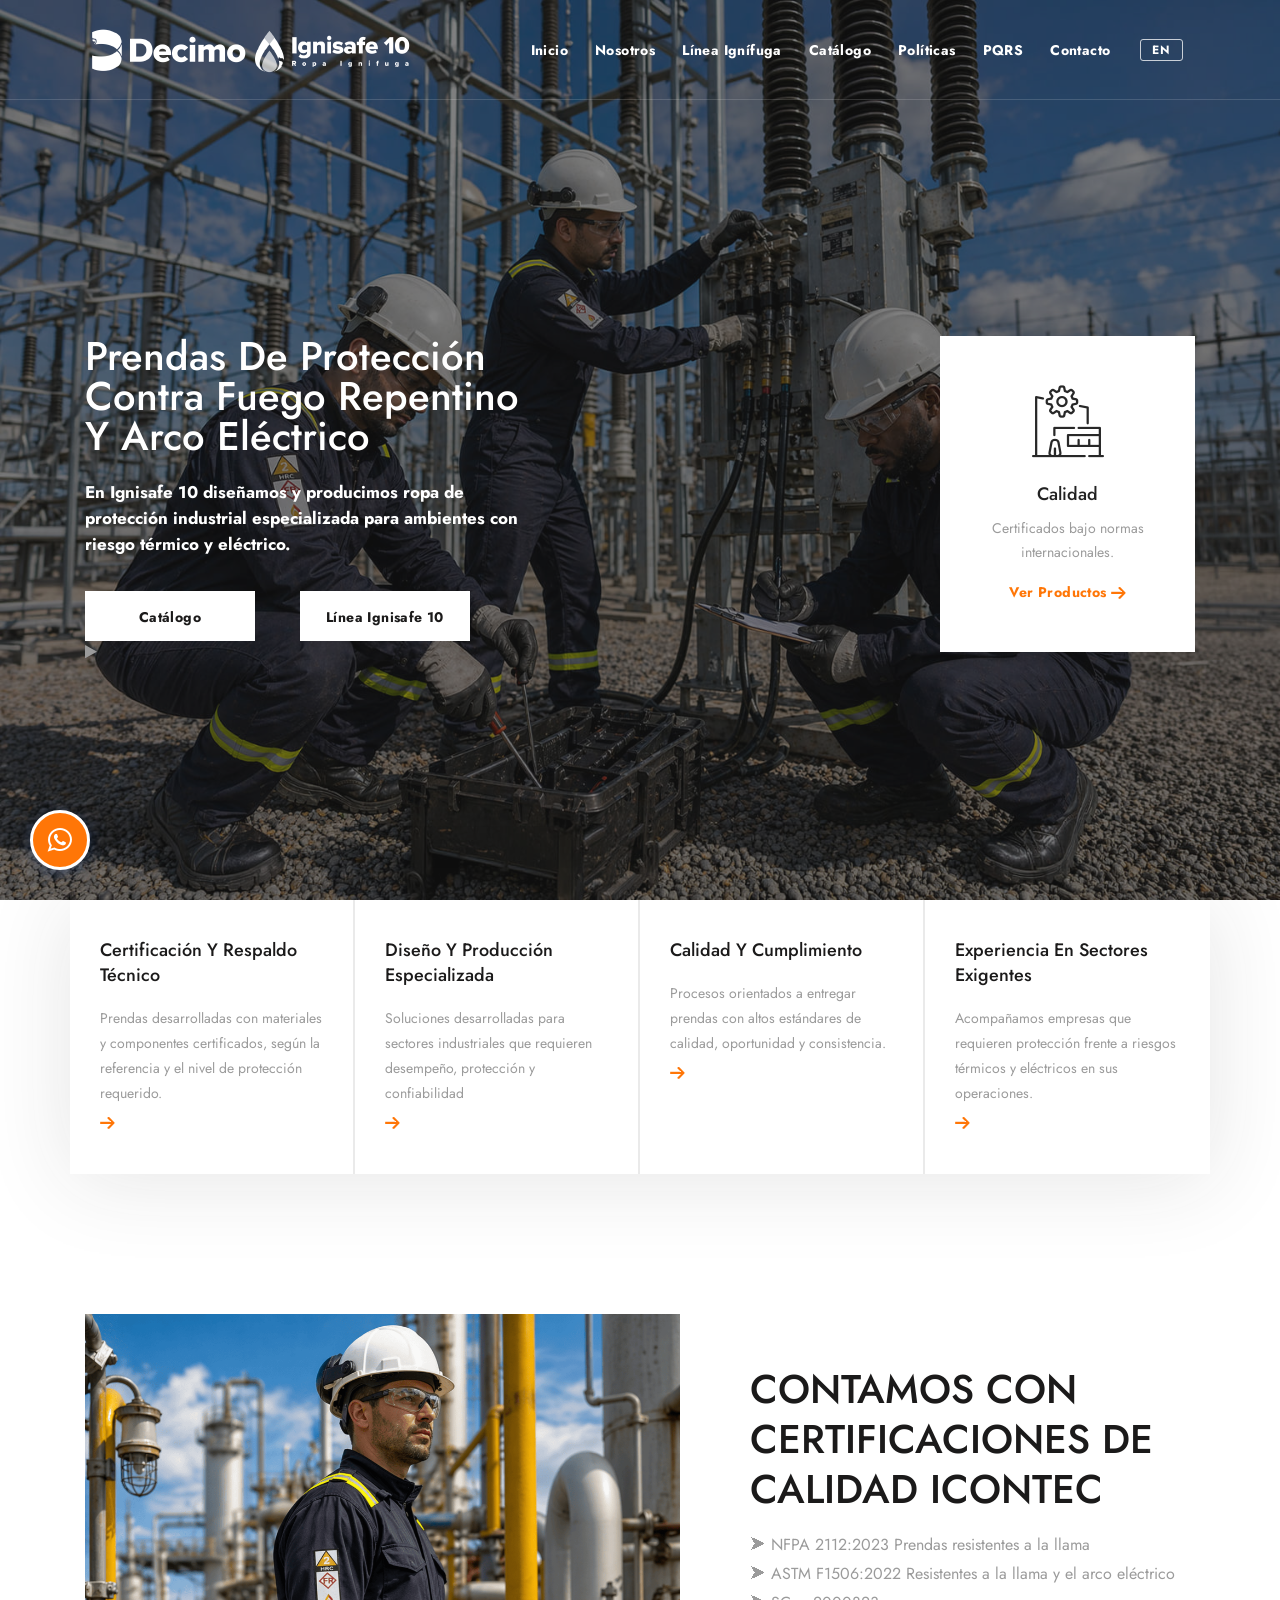
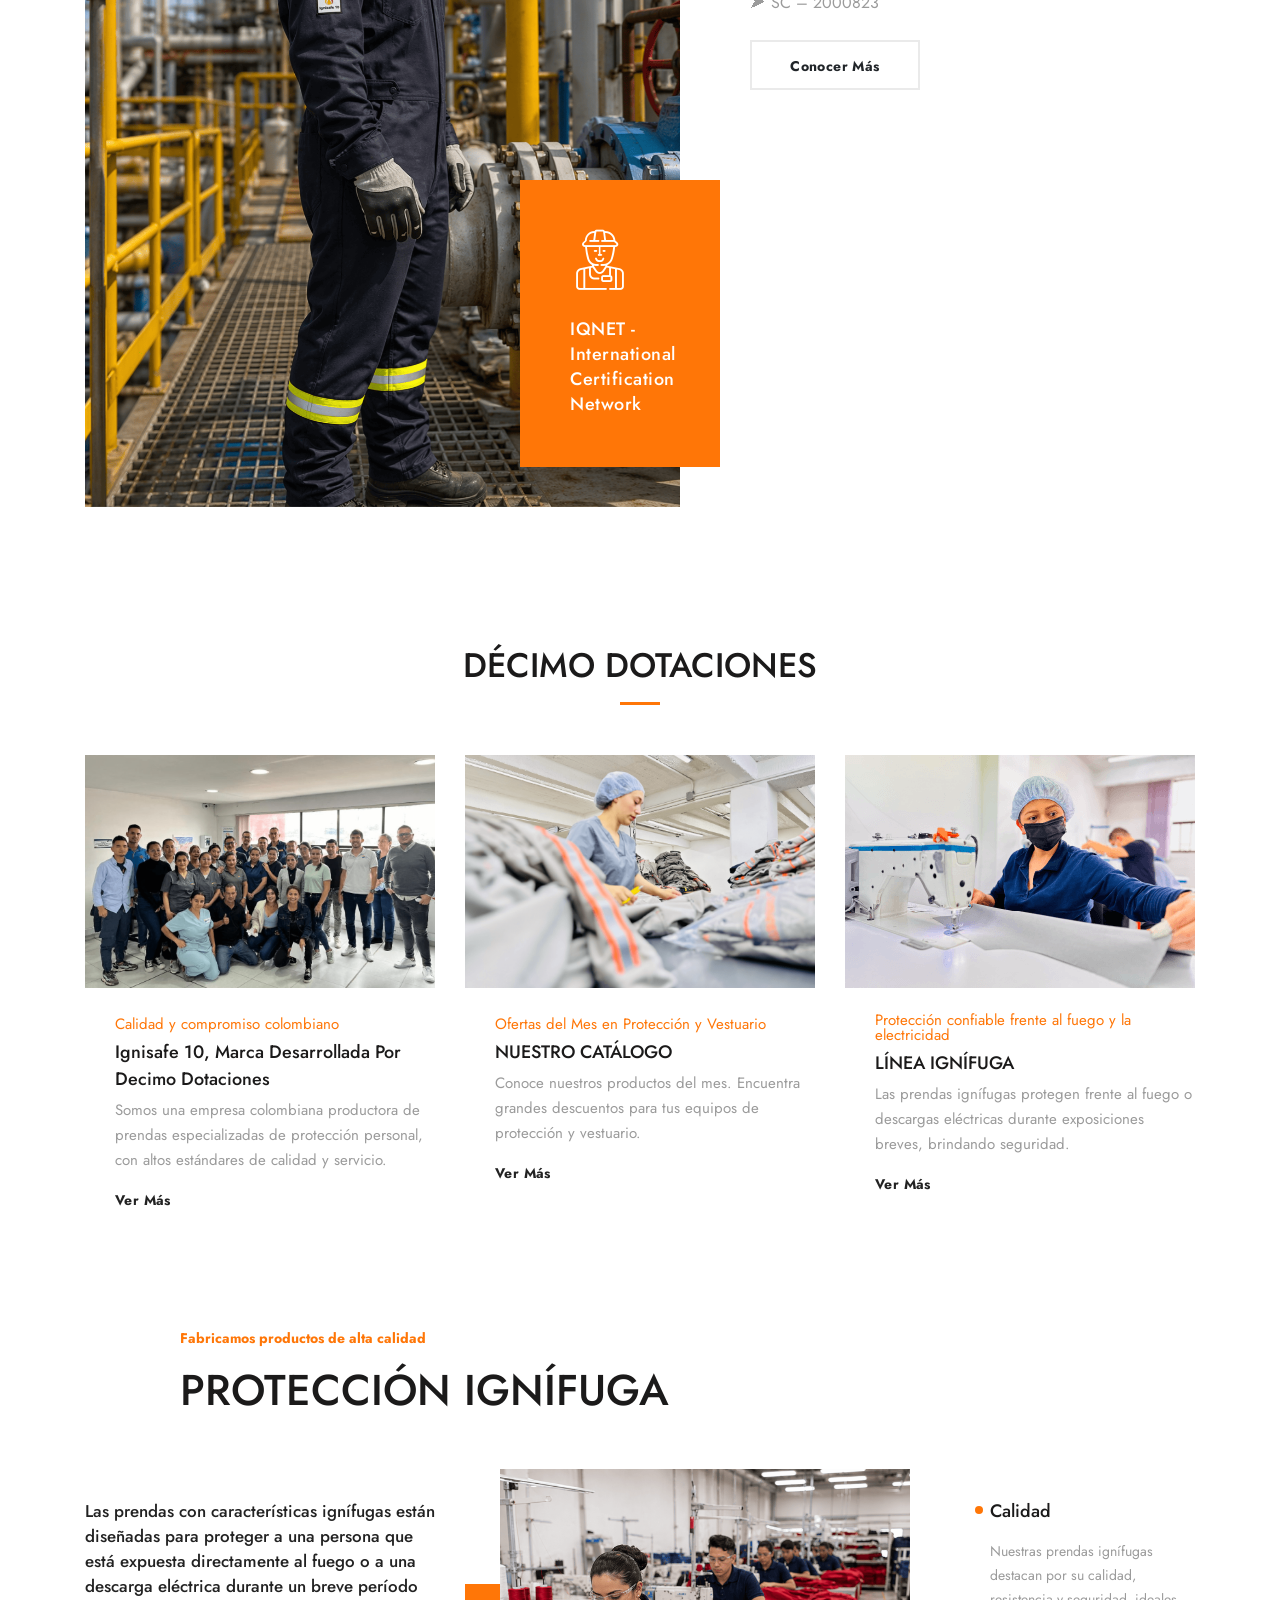
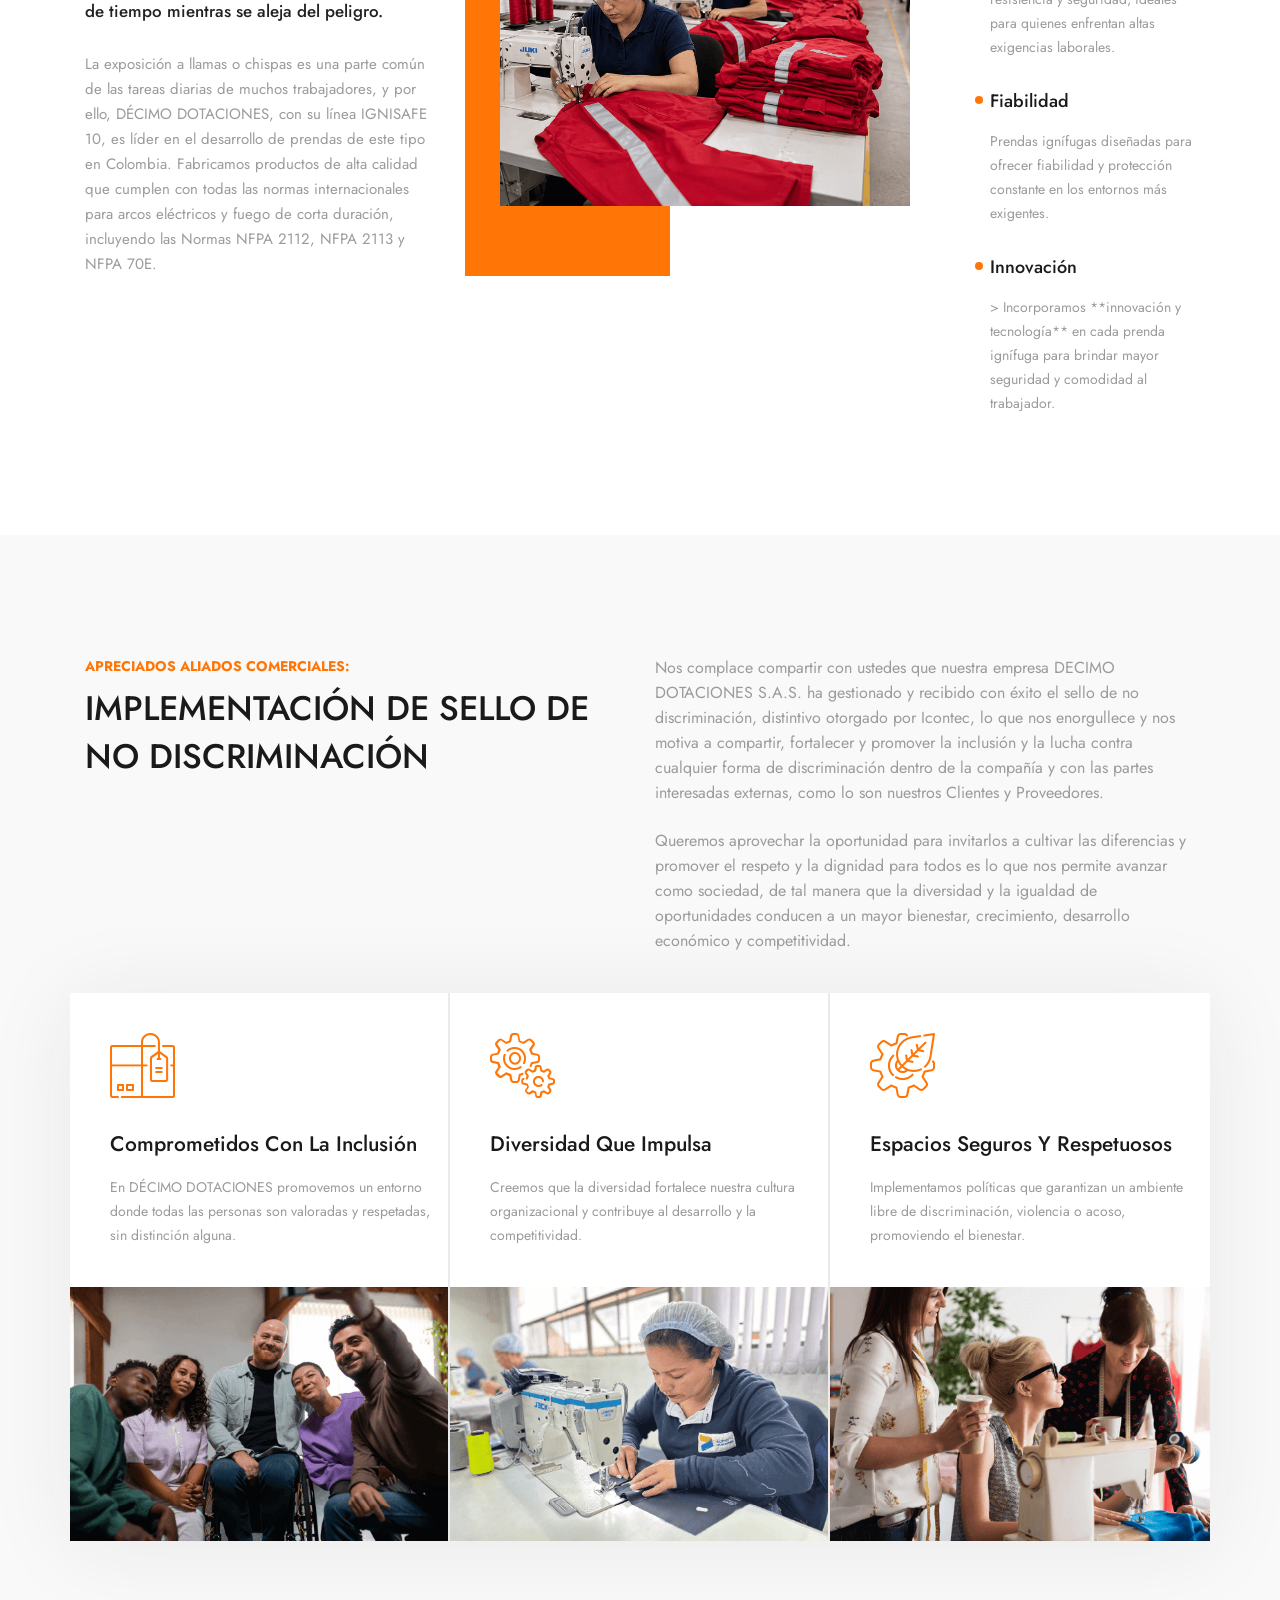
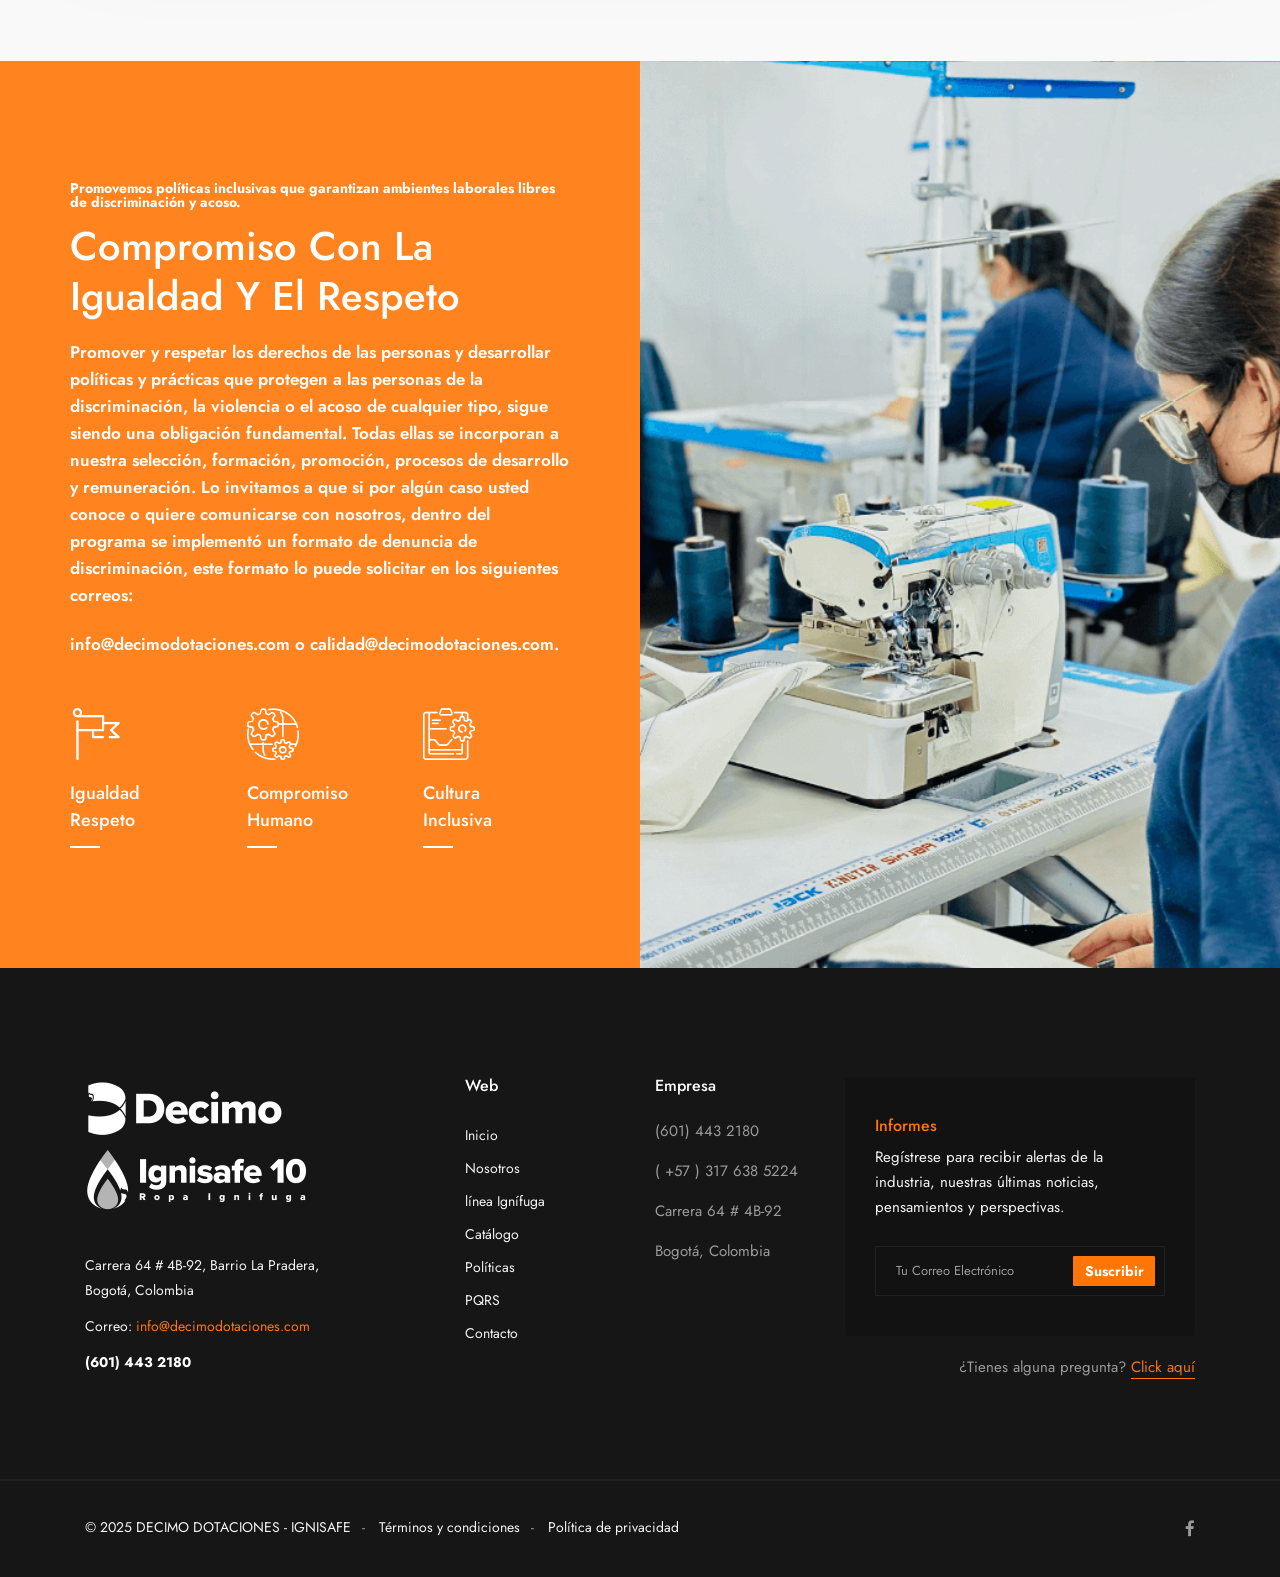
==== commit 77c0db37: "new modifications in images and styles" ====
--- a/index.html
+++ b/index.html
@@ -1,5 +1,5 @@
 <!DOCTYPE html>
-<html lang="en">
+<html lang="es">
 
 <head>
   <meta charset="UTF-8" />
@@ -32,37 +32,35 @@
           <div class="collapse navbar-collapse" id="mainNavigation">
             <ul class="navbar-nav ml-auto">
               <li class="nav__item">
-                <a href="index.html" class="nav__item-link">Inicio</a>
+                <a href="index.html" class="nav__item-link" data-i18n="nav.home">Inicio</a>
               </li>
               <li class="nav__item">
-                <a href="nosotros.html" class="nav__item-link">Nosotros</a>
+                <a href="nosotros.html" class="nav__item-link" data-i18n="nav.about">Nosotros</a>
               </li>
               <li class="nav__item">
-                <a href="linea-ignifuga.html" class="nav__item-link">línea Ignífuga</a>
+                <a href="linea-ignifuga.html" class="nav__item-link" data-i18n="nav.flame">línea Ignífuga</a>
               </li>
               <li class="nav__item">
-                <a href="catalogo.html" class="nav__item-link">Catálogo</a>
+                <a href="catalogo.html" class="nav__item-link" data-i18n="nav.catalog">Catálogo</a>
               </li>
               <li class="nav__item">
-                <a href="politicas-empresariales.html" class="nav__item-link">Políticas</a>
+                <a href="politicas-empresariales.html" class="nav__item-link" data-i18n="nav.policies">Políticas</a>
               </li>
               <li class="nav__item">
-                <a href="https://docs.google.com/forms/d/e/1FAIpQLSc7VdPHzuYxkZn1uTfcETGRPsJvXok1tpWJzd7cWhtbZiFIrA/viewform"
+                <a href="https://docs.google.com/forms/d/e/1FAIpQLSfFGwjCG1T_JQYt4kFtrGWhm8Ot8-St2_dMyABzKSEfCnntng/viewform"
                   class="nav__item-link" target="_blank">PQRS</a>
               </li>
               <li class="nav__item">
-                <a href="contacto.html" class="nav__item-link">Contacto</a>
+                <a href="contacto.html" class="nav__item-link" data-i18n="nav.contact">Contacto</a>
               </li>
             </ul><!-- /.navbar-nav -->
           </div><!-- /.navbar-collapse -->
           <div class="navbar-modules">
             <ul class="list-unstyled d-flex align-items-center modules__btns-list">
-              <li class="d-none d-lg-block">
-                <a href="https://wa.me/573176385224" class="btn btn__primary module__btn-request" target="_blank">
-                  <span>Whatsapp</span>
-                  <i class="icon-arrow-right2"></i>
-                </a>
-              </li>
+              <li class="lang-switcher">
+                <button class="btn-lang" id="langBtnEn" onclick="setLang('en')">EN</button>
+                <button class="btn-lang" id="langBtnEs" onclick="setLang('es')">ES</button>
+              </li>  
             </ul><!-- /.modules-wrapper -->
           </div><!-- /.navbar-modules -->
         </div><!-- /.container -->
@@ -77,23 +75,22 @@
         data-autoplay="true" data-nav="true" data-dots="false" data-space="0" data-loop="true" data-speed="3000"
         data-transition="fade" data-animate-out="fadeOut" data-animate-in="fadeIn">
         <div class="slide-item align-v-h bg-overlay">
-          <div class="bg-img"><img src="assets/images/sliders/1.png" alt="slide img"></div>
+          <div class="bg-img"><img src="assets/images/page-titles/fondosweb-02.jpg.jpeg" alt="slide img"></div>
           <div class="container">
             <div class="row">
               <div class="col-sm-12 col-md-12 col-lg-8 col-xl-5">
                 <div class="slide__content">
-                  <img src="assets/images/logo/ignisafe-logos.png" style="width: 48%; margin-bottom: 20px;" alt="">
-                  <h2 class="slide__title" style="font-size:80px; line-height: 75px;">Soluciones industriales!</h2>
-                  <p class="slide__desc">IGNISAFE ofrece prendas ignífugas que cumplen normas internacionales y protegen
-                    del fuego y descargas eléctricas.</p>
-                  <a href="catalogo.html" class="btn btn__white mr-40">Catálogo</a>
-                  <a class="btn btn__video popup-video" href="https://www.youtube.com/watch?v=_6B--K61w0I">
-                    <div class="video__player">
-                      <span class="video__player-animation"></span>
-                      <span class="video__player-animation video__player-animation-2"></span>
-                      <span class="video__player-animation video__player-animation-3"></span>
-                      <i class="fa fa-play"></i>
-                    </div>
+                  <h2 class="slide__title" style="font-size:40px; line-height: 40px;" data-i18n="index.slide1.title">
+                    Prendas de protección contra fuego repentino y arco eléctrico</h2>
+                  <p class="slide__desc" data-i18n="index.slide1.desc">En Ignisafe 10 diseñamos y producimos ropa de protección industrial especializada para ambientes con riesgo térmico y eléctrico.</p>
+                  <a href="catalogo.html" class="btn btn__white mr-40" data-i18n="index.slide1.catalog">Ver Catálogo</a>
+                  <a href="linea-ignifuga.html" class="btn btn__white mr-40" data-i18n="">línea Ignisafe 10</a>
+                  <div class="video__player">
+                    <span class="video__player-animation"></span>
+                    <span class="video__player-animation video__player-animation-2"></span>
+                    <span class="video__player-animation video__player-animation-3"></span>
+                    <i class="fa fa-play"></i>
+                  </div>
                   </a>
                 </div><!-- /.slide-content -->
               </div><!-- /.col-xl-5 -->
@@ -102,11 +99,12 @@
                   <div class="slider__panel-icon">
                     <i class="icon-manufacturing-plant"></i>
                   </div>
-                  <h3 class="slider__panel-title">Calidad</h3>
-                  <p class="slider__panel-desc">Certificados bajo normas internacionales.
+                  <h3 class="slider__panel-title" data-i18n="index.slide1.panel.title">Calidad</h3>
+                  <p class="slider__panel-desc" data-i18n="index.slide1.panel.desc">Certificados bajo normas
+                    internacionales.
                   </p>
                   <a href="catalogo.html" class="btn btn__primary btn__link">
-                    <span>Ver Productos</span>
+                    <span data-i18n="index.slide1.panel.btn">Ver Productos</span>
                     <i class="icon-arrow-right2"></i>
                   </a>
                 </div><!-- /.slider-panel -->
@@ -115,24 +113,15 @@
           </div><!-- /.container -->
         </div><!-- /.slide-item -->
         <div class="slide-item align-v-h bg-overlay">
-          <div class="bg-img"><img src="assets/images/sliders/2.png" alt="slide img"></div>
+          <div class="bg-img"><img src="assets/images/sliders/2.jpeg" alt="slide img"></div>
           <div class="container">
             <div class="row">
               <div class="col-sm-12 col-md-12 col-lg-8 col-xl-5">
                 <div class="slide__content">
-                  <img src="assets/images/logo/ignisafe-logos.png" style="width: 48%; margin-bottom: 20px;" alt="">
-                  <h2 class="slide__title" style="font-size:80px; line-height: 75px;">Somos Expertos</h2>
-                  <p class="slide__desc">En DÉCIMO DOTACIONES, nuestra línea IGNISAFE 10 ofrece prendas especializadas
-                    para máxima protección contra llamas y chispas.</p>
-                  <a href="catalogo.html" class="btn btn__white mr-40">Catálogo</a>
-                  <a class="btn btn__video popup-video" href="https://www.youtube.com/watch?v=_6B--K61w0I">
-                    <div class="video__player">
-                      <span class="video__player-animation"></span>
-                      <span class="video__player-animation video__player-animation-2"></span>
-                      <span class="video__player-animation video__player-animation-3"></span>
-                      <i class="fa fa-play"></i>
-                    </div>
-                  </a>
+                  <h2 class="slide__title" style="font-size:40px; line-height: 40px;" data-i18n="index.slide2.title">
+                    Ignisafe 10, marca especializada en protección industrial</h2>
+                  <p class="slide__desc" data-i18n="index.slide2.desc">Décimo Dotaciones desarrolla, a través de Ignisafe 10, prendas de protección contra fuego repentino y arco eléctrico para sectores industriales de alta exigencia.(Prendas certificadas para entornos de alto riesgo, la combinación ideal entre confort y protección.)</p>
+                  <a href="catalogo.html" class="btn btn__white mr-40" data-i18n="index.slide2.catalog">Catálogo</a>
                 </div><!-- /.slide-content -->
               </div><!-- /.col-xl-5 -->
               <div class="col-sm-12 col-md-12 col-lg-4 col-xl-3 offset-xl-4">
@@ -140,11 +129,11 @@
                   <div class="slider__panel-icon">
                     <i class="icon-wheel"></i>
                   </div>
-                  <h3 class="slider__panel-title">Normativas</h3>
-                  <p class="slider__panel-desc">NFPA 2112, NFPA 2113 y ASTM F1506.
+                  <h3 class="slider__panel-title" data-i18n="index.slide2.panel.title">Normativas</h3>
+                  <p class="slider__panel-desc" data-i18n="index.slide2.panel.desc">NFPA 2112, NFPA 2113 y ASTM F1506.
                   </p>
                   <a href="nosotros.html" class="btn btn__primary btn__link">
-                    <span>Conocer Más</span>
+                    <span data-i18n="index.slide2.panel.btn">Conocer Más</span>
                     <i class="icon-arrow-right2"></i>
                   </a>
                 </div><!-- /.slider-panel -->
@@ -153,26 +142,16 @@
           </div><!-- /.container -->
         </div><!-- /.slide-item -->
         <div class="slide-item align-v-h bg-overlay">
-          <div class="bg-img"><img src="assets/images/sliders/3.png" alt="slide img"></div>
+          <div class="bg-img"><img src="assets/images/sliders/3.jpeg" alt="slide img"></div>
           <div class="container">
             <div class="row">
               <div class="col-sm-12 col-md-12 col-lg-8 col-xl-5">
                 <div class="slide__content">
-                  <img src="assets/images/logo/ignisafe-logos.png" style="width: 48%; margin-bottom: 20px;" alt="">
-                  <h2 class="slide__title" style="font-size:75px; line-height: 70px; text-transform: none;">Protección y
-                    Confianza</h2>
-                  <p class="slide__desc">En DÉCIMO DOTACIONES garantizamos protección y confianza con nuestras prendas
-                    ignífugas, diseñadas para ofrecer seguridad, resistencia y confort en los entornos más exigentes.
-                  </p>
-                  <a href="catalogo.html" class="btn btn__primary mr-40">Catálogo</a>
-                  <a class="btn btn__video popup-video" href="https://www.youtube.com/watch?v=_6B--K61w0I">
-                    <div class="video__player">
-                      <span class="video__player-animation"></span>
-                      <span class="video__player-animation video__player-animation-2"></span>
-                      <span class="video__player-animation video__player-animation-3"></span>
-                      <i class="fa fa-play"></i>
-                    </div>
-                  </a>
+                  <h2 class="slide__title" style="font-size:40px; line-height: 40px; text-transform: none;"
+                    data-i18n="index.slide3.title">Protección certificada, diseño especializado, calidad y confianza
+                  </h2>
+                  <p class="slide__desc" data-i18n="index.slide3.desc">Desarrollamos prendas de protección industrial con enfoque en seguridad, confort, durabilidad y cumplimiento para operaciones con riesgo térmico y eléctrico.</p>
+                  <a href="catalogo.html" class="btn btn__primary mr-40" data-i18n="index.slide3.catalog">Catálogo</a>
                 </div><!-- /.slide-content -->
               </div><!-- /.col-xl-5 -->
               <div class="col-sm-12 col-md-12 col-lg-4 col-xl-3 offset-xl-4">
@@ -180,10 +159,11 @@
                   <div class="slider__panel-icon">
                     <i class="icon-container"></i>
                   </div>
-                  <h3 class="slider__panel-title">Confort</h3>
-                  <p class="slider__panel-desc">Seguridad y comodidad en cada uso</p>
+                  <h3 class="slider__panel-title" data-i18n="index.slide3.panel.title">Confort</h3>
+                  <p class="slider__panel-desc" data-i18n="index.slide3.panel.desc">Seguridad y comodidad en cada uso
+                  </p>
                   <a href="catalogo.html" class="btn btn__primary btn__link">
-                    <span>Ver Productos</span>
+                    <span data-i18n="index.slide3.panel.btn">Ver Productos</span>
                     <i class="icon-arrow-right2"></i>
                   </a>
                 </div><!-- /.slider-panel -->
@@ -194,7 +174,7 @@
       </div><!-- /.carousel -->
     </section><!-- /.slider -->
 
-    <!-- =========================== 
+    <!-- ===========================
       Features Layout 2
     ============================= -->
     <section id="featuresLayout2" class="features features-Layout2 pt-0 pb-120">
@@ -203,36 +183,32 @@
           <!-- feature item #1 -->
           <div class="col-sm-12 col-md-6 col-lg-3 feature-item">
             <div class="feature__content">
-              <h4 class="feature__title">Protección certificada y garantizada</h4>
-              <p class="feature__desc">Nuestras prendas ignífugas cumplen con las normas internacionales, garantizando
-                seguridad ante fuego y descargas eléctricas.</p>
+              <h4 class="feature__title" data-i18n="index.feat1.title">Certificación y respaldo técnico</h4>
+              <p class="feature__desc" data-i18n="index.feat1.desc">Prendas desarrolladas con materiales y componentes certificados, según la referencia y el nivel de protección requerido.</p>
               <a href="catalogo.html" class="feature__link"> <i class="icon-arrow-right2"></i></a>
             </div><!-- /.feature-content -->
           </div><!-- /.col-lg-3 -->
           <!-- feature item #2 -->
           <div class="col-sm-12 col-md-6 col-lg-3 feature-item">
             <div class="feature__content">
-              <h4 class="feature__title">Innovación y calidad en cada prenda</h4>
-              <p class="feature__desc">Desarrollamos soluciones textiles con tecnología avanzada para ofrecer máximo
-                rendimiento y durabilidad.</p>
+              <h4 class="feature__title" data-i18n="index.feat2.title">Diseño y producción especializada</h4>
+              <p class="feature__desc" data-i18n="index.feat2.desc">Soluciones desarrolladas para sectores industriales que requieren desempeño, protección y confiabilidad.</p>
               <a href="catalogo.html" class="feature__link"> <i class="icon-arrow-right2"></i></a>
             </div><!-- /.feature-content -->
           </div><!-- /.col-lg-3 -->
           <!-- feature item #3 -->
           <div class="col-sm-12 col-md-6 col-lg-3 feature-item">
             <div class="feature__content">
-              <h4 class="feature__title">Comprometidos con la seguridad industrial</h4>
-              <p class="feature__desc">En DÉCIMO DOTACIONES priorizamos la protección del trabajador con productos
-                confiables y de alto estándar.</p>
+              <h4 class="feature__title" data-i18n="index.feat3.title">Calidad y cumplimiento</h4>
+              <p class="feature__desc" data-i18n="index.feat3.desc">Procesos orientados a entregar prendas con altos estándares de calidad, oportunidad y consistencia.</p>
               <a href="catalogo.html" class="feature__link"> <i class="icon-arrow-right2"></i></a>
             </div><!-- /.feature-content -->
           </div><!-- /.col-lg-3 -->
           <!-- feature item #4 -->
           <div class="col-sm-12 col-md-6 col-lg-3 feature-item">
             <div class="feature__content">
-              <h4 class="feature__title">IGNISAFE 10: confianza y resistencia comprobada</h4>
-              <p class="feature__desc">Nuestra línea líder en Colombia brinda protección efectiva, comodidad y
-                resistencia en cada jornada laboral.</p>
+              <h4 class="feature__title" data-i18n="index.feat4.title">Experiencia en sectores exigentes</h4>
+              <p class="feature__desc" data-i18n="index.feat4.desc">Acompañamos empresas que requieren protección frente a riesgos térmicos y eléctricos en sus operaciones. Esto aterriza exactamente tu intención de resaltar experiencia, diseño especializado, calidad y materiales/componentes certificados.</p>
               <a href="catalogo.html" class="feature__link"> <i class="icon-arrow-right2"></i></a>
             </div><!-- /.feature-content -->
           </div><!-- /.col-lg-3 -->
@@ -262,13 +238,16 @@
           </div><!-- /.col-lg-7 -->
           <div class="col-sm-12 col-md-12 col-lg-5">
             <div class="heading heading-2 mt-50">
-              <h2 class="heading__title">CONTAMOS CON CERTIFICACIONES DE CALIDAD ICONTEC</h2>
-              <p class="heading__desc">⮞ NFPA 2112:2023 Prendas resistentes a la llama</p>
-              <p class="heading__desc" style="margin-top: 4px;">⮞ ASTM F1506:2022 Resistentes a la llama y el arco
+              <h2 class="heading__title" data-i18n="index.about1.title">CONTAMOS CON CERTIFICACIONES DE CALIDAD ICONTEC
+              </h2>
+              <p class="heading__desc" data-i18n="index.about1.cert1">⮞ NFPA 2112:2023 Prendas resistentes a la llama
+              </p>
+              <p class="heading__desc" style="margin-top: 4px;" data-i18n="index.about1.cert2">⮞ ASTM F1506:2022
+                Resistentes a la llama y el arco
                 eléctrico</p>
-              <p class="heading__desc" style="margin-top: 4px;">⮞ SC – 2000823</p>
+              <p class="heading__desc" style="margin-top: 4px;" data-i18n="index.about1.cert3">⮞ SC – 2000823</p>
             </div><!-- /heading -->
-            <a href="nosotros.html" class="btn btn__default btn__bordered">Conocer Más</a>
+            <a href="nosotros.html" class="btn btn__default btn__bordered" data-i18n="index.about1.btn">Conocer Más</a>
           </div><!-- /.col-lg-5 -->
         </div><!-- /.row -->
       </div><!-- /.container -->
@@ -299,14 +278,15 @@
               <div class="blog__content">
                 <div class="blog__meta">
                   <div class="blog__meta-cat">
-                    <a href="nosotros.html">Calidad y compromiso colombiano</a>
+                    <a href="nosotros.html" data-i18n="index.blog1.cat">Calidad y compromiso colombiano</a>
                   </div><!-- /.blog-meta-cat -->
                 </div><!-- /.blog-meta -->
-                <h4 class="blog__title"><a href="nosotros.html">SOBRE NOSOTROS</a></h4>
-                <p class="blog__desc">Somos una empresa colombiana productora de prendas especializadas de protección
+                <h4 class="blog__title"><a href="nosotros.html" data-i18n="index.blog1.title">SOBRE NOSOTROS</a></h4>
+                <p class="blog__desc" data-i18n="index.blog1.desc">Somos una empresa colombiana productora de prendas
+                  especializadas de protección
                   personal, con altos estándares de calidad y servicio.</p>
                 <a href="nosotros.html" class="btn btn__secondary btn__link">
-                  <span>Ver Más</span>
+                  <span data-i18n="index.blog1.btn">Ver Más</span>
                   <i class="icon-arrow-right2"></i>
                 </a>
               </div><!-- /.entry-content -->
@@ -323,14 +303,15 @@
               <div class="blog__content">
                 <div class="blog__meta">
                   <div class="blog__meta-cat">
-                    <a href="catalogo.html">Ofertas del Mes en Protección y Vestuario</a>
+                    <a href="catalogo.html" data-i18n="index.blog2.cat">Ofertas del Mes en Protección y Vestuario</a>
                   </div><!-- /.blog-meta-cat -->
                 </div><!-- /.blog-meta -->
-                <h4 class="blog__title"><a href="catalogo.html">NUESTRO CATÁLOGO</a></h4>
-                <p class="blog__desc">Conoce nuestros productos del mes. Encuentra grandes descuentos para tus equipos
+                <h4 class="blog__title"><a href="catalogo.html" data-i18n="index.blog2.title">NUESTRO CATÁLOGO</a></h4>
+                <p class="blog__desc" data-i18n="index.blog2.desc">Conoce nuestros productos del mes. Encuentra grandes
+                  descuentos para tus equipos
                   de protección y vestuario.</p>
                 <a href="catalogo.html" class="btn btn__secondary btn__link">
-                  <span>Ver Más</span>
+                  <span data-i18n="index.blog2.btn">Ver Más</span>
                   <i class="icon-arrow-right2"></i>
                 </a>
               </div><!-- /.entry-content -->
@@ -347,14 +328,17 @@
               <div class="blog__content">
                 <div class="blog__meta">
                   <div class="blog__meta-cat">
-                    <a href="linea-ignifuga.html">Protección confiable frente al fuego y la electricidad</a>
+                    <a href="linea-ignifuga.html" data-i18n="index.blog3.cat">Protección confiable frente al fuego y la
+                      electricidad</a>
                   </div><!-- /.blog-meta-cat -->
                 </div><!-- /.blog-meta -->
-                <h4 class="blog__title"><a href="linea-ignifuga.html">LÍNEA IGNÍFUGA</a></h4>
-                <p class="blog__desc">Las prendas ignífugas protegen frente al fuego o descargas eléctricas durante
+                <h4 class="blog__title"><a href="linea-ignifuga.html" data-i18n="index.blog3.title">LÍNEA IGNÍFUGA</a>
+                </h4>
+                <p class="blog__desc" data-i18n="index.blog3.desc">Las prendas ignífugas protegen frente al fuego o
+                  descargas eléctricas durante
                   exposiciones breves, brindando seguridad.</p>
                 <a href="linea-ignifuga.html" class="btn btn__secondary btn__link">
-                  <span>Ver Más</span>
+                  <span data-i18n="index.blog3.btn">Ver Más</span>
                   <i class="icon-arrow-right2"></i>
                 </a>
               </div><!-- /.entry-content -->
@@ -372,18 +356,21 @@
         <div class="row">
           <div class="col-sm-12 col-md-12 col-lg-12 col-xl-9 offset-xl-1 ">
             <div class="heading heading-3 mb-50">
-              <span class="heading__subtitle">Fabricamos productos de alta calidad</span>
-              <h2 class="heading__title">PROTECCIÓN IGNÍFUGA​</h2>
+              <span class="heading__subtitle" data-i18n="index.about2.subtitle">Fabricamos productos de alta
+                calidad</span>
+              <h2 class="heading__title" data-i18n="index.about2.title">PROTECCIÓN IGNÍFUGA​</h2>
             </div><!-- /heading -->
           </div><!-- /.col-lg-9 -->
         </div><!-- /.row -->
         <div class="row">
           <div class="col-sm-12 col-md-12 col-lg-4">
             <div class="about__text mt-30">
-              <p>Las prendas con características ignífugas están diseñadas para proteger a una persona que está expuesta
+              <p data-i18n="index.about2.text1">Las prendas con características ignífugas están diseñadas para proteger
+                a una persona que está expuesta
                 directamente al fuego o a una descarga eléctrica durante un breve período de tiempo mientras se aleja
                 del peligro.</p>
-              <p>La exposición a llamas o chispas es una parte común de las tareas diarias de muchos trabajadores, y por
+              <p data-i18n="index.about2.text2">La exposición a llamas o chispas es una parte común de las tareas
+                diarias de muchos trabajadores, y por
                 ello, DÉCIMO DOTACIONES, con su línea IGNISAFE 10, es líder en el desarrollo de prendas de este tipo en
                 Colombia. Fabricamos productos de alta calidad que cumplen con todas las normas internacionales para
                 arcos eléctricos y fuego de corta duración, incluyendo las Normas NFPA 2112, NFPA 2113 y NFPA 70E.</p>
@@ -393,7 +380,6 @@
             <div class="about__img">
               <img src="assets/images/about/3.png" alt="about" class="img-fluid">
               <a href="https://www.youtube.com/watch?v=_6B--K61w0I" class="btn btn__primary popup-video">
-                <i class="fa fa-play"></i><span>Ver Video!</span>
               </a>
             </div><!-- /.about-img -->
           </div><!-- /.col-lg-5 -->
@@ -401,22 +387,25 @@
             <div class="features-list features-list-layout1 mt-30">
               <div class="feature-item feature-list-item">
                 <div class="feature__content">
-                  <h4 class="feature__title">Calidad</h4>
-                  <p class="feature__desc">Nuestras prendas ignífugas destacan por su calidad, resistencia y seguridad,
+                  <h4 class="feature__title" data-i18n="index.about2.qual.title">Calidad</h4>
+                  <p class="feature__desc" data-i18n="index.about2.qual.desc">Nuestras prendas ignífugas destacan por su
+                    calidad, resistencia y seguridad,
                     ideales para quienes enfrentan altas exigencias laborales.</p>
                 </div><!-- /.feature-content -->
               </div><!-- /.feature-item -->
               <div class="feature-item feature-list-item">
                 <div class="feature__content">
-                  <h4 class="feature__title">Fiabilidad</h4>
-                  <p class="feature__desc">Prendas ignífugas diseñadas para ofrecer fiabilidad y protección constante en
+                  <h4 class="feature__title" data-i18n="index.about2.rel.title">Fiabilidad</h4>
+                  <p class="feature__desc" data-i18n="index.about2.rel.desc">Prendas ignífugas diseñadas para ofrecer
+                    fiabilidad y protección constante en
                     los entornos más exigentes.</p>
                 </div><!-- /.feature-content -->
               </div><!-- /.feature-item -->
               <div class="feature-item feature-list-item">
                 <div class="feature__content">
-                  <h4 class="feature__title">Innovación</h4>
-                  <p class="feature__desc">> Incorporamos **innovación y tecnología** en cada prenda ignífuga para
+                  <h4 class="feature__title" data-i18n="index.about2.inn.title">Innovación</h4>
+                  <p class="feature__desc" data-i18n="index.about2.inn.desc">> Incorporamos **innovación y tecnología**
+                    en cada prenda ignífuga para
                     brindar mayor seguridad y comodidad al trabajador.</p>
                 </div><!-- /.feature-content -->
               </div><!-- /.feature-item -->
@@ -433,17 +422,19 @@
       <div class="container">
         <div class="row heading mb-40">
           <div class="col-sm-12 col-md-6 col-lg-6">
-            <span class="heading__subtitle">APRECIADOS ALIADOS COMERCIALES:</span>
-            <h2 class="heading__title">IMPLEMENTACIÓN DE SELLO DE NO DISCRIMINACIÓN​</h2>
+            <span class="heading__subtitle" data-i18n="index.serv.subtitle">APRECIADOS ALIADOS COMERCIALES:</span>
+            <h2 class="heading__title" data-i18n="index.serv.title">IMPLEMENTACIÓN DE SELLO DE NO DISCRIMINACIÓN​</h2>
           </div><!-- /.col-lg-6 -->
           <div class="col-sm-12 col-md-6 col-lg-6">
-            <p class="heading__desc">Nos complace compartir con ustedes que nuestra empresa DECIMO DOTACIONES S.A.S. ha
+            <p class="heading__desc" data-i18n="index.serv.desc1">Nos complace compartir con ustedes que nuestra empresa
+              DECIMO DOTACIONES S.A.S. ha
               gestionado y recibido con éxito el sello de no discriminación, distintivo otorgado por Icontec, lo que nos
               enorgullece y nos motiva a compartir, fortalecer y promover la inclusión y la lucha contra cualquier forma
               de discriminación dentro de la compañía y con las partes interesadas externas, como lo son nuestros
               Clientes y Proveedores.</p>
             <br>
-            <p class="heading__desc">Queremos aprovechar la oportunidad para invitarlos a cultivar las diferencias y
+            <p class="heading__desc" data-i18n="index.serv.desc2">Queremos aprovechar la oportunidad para invitarlos a
+              cultivar las diferencias y
               promover el respeto y la dignidad para todos es lo que nos permite avanzar como sociedad, de tal manera
               que la diversidad y la igualdad de oportunidades conducen a un mayor bienestar, crecimiento, desarrollo
               económico y competitividad.</p>
@@ -456,8 +447,9 @@
             <div class="service-item">
               <div class="service__content">
                 <div class="service__icon"><i class="icon-parcel"></i></div>
-                <h4 class="service__title">Comprometidos con la inclusión</h4>
-                <p class="service__desc">En DÉCIMO DOTACIONES promovemos un entorno donde todas las personas son
+                <h4 class="service__title" data-i18n="index.serv.item1.title">Comprometidos con la inclusión</h4>
+                <p class="service__desc" data-i18n="index.serv.item1.desc">En DÉCIMO DOTACIONES promovemos un entorno
+                  donde todas las personas son
                   valoradas y respetadas, sin distinción alguna.</p>
               </div><!-- /.service-content -->
               <div class="service__img">
@@ -469,8 +461,9 @@
             <div class="service-item">
               <div class="service__content">
                 <div class="service__icon"><i class="icon-gears"></i></div>
-                <h4 class="service__title">Diversidad que impulsa</h4>
-                <p class="service__desc">Creemos que la diversidad fortalece nuestra cultura organizacional y contribuye
+                <h4 class="service__title" data-i18n="index.serv.item2.title">Diversidad que impulsa</h4>
+                <p class="service__desc" data-i18n="index.serv.item2.desc">Creemos que la diversidad fortalece nuestra
+                  cultura organizacional y contribuye
                   al desarrollo y la competitividad.</p>
               </div><!-- /.service-content -->
               <div class="service__img">
@@ -482,8 +475,9 @@
             <div class="service-item">
               <div class="service__content">
                 <div class="service__icon"><i class="icon-eco"></i></div>
-                <h4 class="service__title">Espacios seguros y respetuosos</h4>
-                <p class="service__desc">Implementamos políticas que garantizan un ambiente libre de discriminación,
+                <h4 class="service__title" data-i18n="index.serv.item3.title">Espacios seguros y respetuosos</h4>
+                <p class="service__desc" data-i18n="index.serv.item3.desc">Implementamos políticas que garantizan un
+                  ambiente libre de discriminación,
                   violencia o acoso, promoviendo el bienestar.</p>
               </div><!-- /.service-content -->
               <div class="service__img">
@@ -504,10 +498,13 @@
           <div class="col-sm-12 col-md-12 col-lg-6 inner-padding  bg-overlay bg-overlay-theme bg-parallax">
             <div class="bg-img"><img src="assets/images/backgrounds/2.jpg" alt="background"></div>
             <div class="heading heading-2 mb-50">
-              <span class="heading__subtitle color-white">Promovemos políticas inclusivas que garantizan ambientes
+              <span class="heading__subtitle color-white" data-i18n="index.banner2.subtitle">Promovemos políticas
+                inclusivas que garantizan ambientes
                 laborales libres de discriminación y acoso.</span>
-              <h3 class="heading__title color-white">Compromiso con la Igualdad y el Respeto</h3>
-              <p class="heading__desc color-white">Promover y respetar los derechos de las personas y desarrollar
+              <h3 class="heading__title color-white" data-i18n="index.banner2.title">Compromiso con la Igualdad y el
+                Respeto</h3>
+              <p class="heading__desc color-white" data-i18n="index.banner2.desc">Promover y respetar los derechos de
+                las personas y desarrollar
                 políticas y prácticas que protegen a las personas de la discriminación, la violencia o el acoso de
                 cualquier tipo, sigue siendo una obligación fundamental. Todas ellas se incorporan a nuestra selección,
                 formación, promoción, procesos de desarrollo y remuneración. Lo invitamos a que si por algún caso usted
@@ -524,7 +521,7 @@
                     <i class="icon-flag"></i>
                   </div><!-- /.fancybox-icon -->
                   <div class="fancybox__content">
-                    <h4 class="fancybox__title">Igualdad <br> Respeto</h4>
+                    <h4 class="fancybox__title" data-i18n-html="index.banner2.fancy1">Igualdad <br> Respeto</h4>
                     <div class="divider__line divider__sm divider__white"></div>
                   </div><!-- /.fancybox-content -->
                 </div><!-- /.fancybox-item -->
@@ -536,7 +533,7 @@
                     <i class="icon-gears-1"></i>
                   </div><!-- /.fancybox-icon -->
                   <div class="fancybox__content">
-                    <h4 class="fancybox__title">Compromiso <br> Humano</h4>
+                    <h4 class="fancybox__title" data-i18n-html="index.banner2.fancy2">Compromiso <br> Humano</h4>
                     <div class="divider__line divider__sm divider__white"></div>
                   </div><!-- /.fancybox-content -->
                 </div><!-- /.fancybox-item -->
@@ -548,7 +545,7 @@
                     <i class="icon-management"></i>
                   </div><!-- /.fancybox-icon -->
                   <div class="fancybox__content">
-                    <h4 class="fancybox__title">Cultura <br> Inclusiva</h4>
+                    <h4 class="fancybox__title" data-i18n-html="index.banner2.fancy3">Cultura <br> Inclusiva</h4>
                     <div class="divider__line divider__sm divider__white"></div>
                   </div><!-- /.fancybox-content -->
                 </div><!-- /.fancybox-item -->
@@ -575,30 +572,31 @@
               <div class="footer__widget-content">
                 <img src="assets/images/logo/logo-footer.png" alt="logo">
                 <p>Carrera 64 # 4B-92, Barrio La Pradera, <br>Bogotá, Colombia</p>
-                <p>Correo: <a href="mailto:info@decimodotaciones.com">info@decimodotaciones.com</a></p>
+                <p><span data-i18n="footer.emailLabel">Correo:</span> <a
+                    href="mailto:info@decimodotaciones.com">info@decimodotaciones.com</a></p>
                 <p><a href="tel:002010612457410" class="font-weight-bold color-white">(601) 443 2180</a></p>
               </div>
             </div><!-- /.col-lg-4 -->
             <div class="col-6 col-sm-6 col-md-3 col-lg-2 footer__widget footer__widget-nav">
-              <h6 class="footer__widget-title">Web</h6>
+              <h6 class="footer__widget-title" data-i18n="footer.web">Web</h6>
               <div class="footer__widget-content">
                 <nav>
                   <ul class="list-unstyled">
-                    <li><a href="index.html">Inicio</a></li>
-                    <li><a href="nosotros.html">Nosotros</a></li>
-                    <li><a href="linea-ignifuga.html">Línea Ignífuga</a></li>
-                    <li><a href="catalogo.html">Catálogo</a></li>
-                    <li><a href="politicas-empresariales.html">Políticas</a></li>
+                    <li><a href="index.html" data-i18n="nav.home">Inicio</a></li>
+                    <li><a href="nosotros.html" data-i18n="nav.about">Nosotros</a></li>
+                    <li><a href="linea-ignifuga.html" data-i18n="nav.flame">Línea Ignífuga</a></li>
+                    <li><a href="catalogo.html" data-i18n="nav.catalog">Catálogo</a></li>
+                    <li><a href="politicas-empresariales.html" data-i18n="nav.policies">Políticas</a></li>
                     <li><a
-                        href="https://docs.google.com/forms/d/e/1FAIpQLSc7VdPHzuYxkZn1uTfcETGRPsJvXok1tpWJzd7cWhtbZiFIrA/viewform"
+                        href="https://docs.google.com/forms/d/e/1FAIpQLSfFGwjCG1T_JQYt4kFtrGWhm8Ot8-St2_dMyABzKSEfCnntng/viewform"
                         target="_blank">PQRS</a></li>
-                    <li><a href="contacto.html">Contacto</a></li>
+                    <li><a href="contacto.html" data-i18n="nav.contact">Contacto</a></li>
                   </ul>
                 </nav>
               </div><!-- /.footer-widget-content -->
             </div><!-- /.col-lg-2 -->
             <div class="col-6 col-sm-6 col-md-3 col-lg-2 footer__widget footer__widget-nav">
-              <h6 class="footer__widget-title">Empresa</h6>
+              <h6 class="footer__widget-title" data-i18n="footer.company">Empresa</h6>
               <div class="footer__widget-content">
                 <nav>
                   <ul class="list-unstyled">
@@ -620,19 +618,22 @@
             </div><!-- /.col-lg-2 -->
             <div class="col-12 col-sm-12 col-md-6 col-lg-4 footer__widget footer__widget-newsletter">
               <div class="footer__widget-content">
-                <h6 class="footer__widget-title">Informes</h6>
-                <p>Regístrese para recibir alertas de la industria, nuestras últimas noticias, pensamientos y
+                <h6 class="footer__widget-title" data-i18n="footer.reports">Informes</h6>
+                <p data-i18n="footer.newsletter.desc">Regístrese para recibir alertas de la industria, nuestras últimas
+                  noticias, pensamientos y
                   perspectivas.</p>
                 <form class="widget__newsletter-form">
                   <div class="form-group mb-0">
-                    <input type="text" class="form-control" placeholder="Tu Correo Electrónico ">
-                    <button type="submit" class="btn btn__primary btn__hover2">Suscribir</button>
+                    <input type="text" class="form-control" data-i18n-placeholder="footer.newsletter.email"
+                      placeholder="Tu Correo Electrónico ">
+                    <button type="submit" class="btn btn__primary btn__hover2"
+                      data-i18n="footer.newsletter.btn">Suscribir</button>
                   </div>
                 </form>
               </div><!-- /.footer-widget-content -->
               <div class="text-right mt-20">
-                <span class="footer__contact-link">¿Tienes alguna pregunta?
-                  <a href="contacto.html">Click aquí</a>
+                <span class="footer__contact-link"><span data-i18n="footer.question">¿Tienes alguna pregunta?</span>
+                  <a href="contacto.html" data-i18n="footer.clickHere">Click aquí</a>
                 </span>
               </div>
             </div><!-- /.col-lg-4 -->
@@ -651,8 +652,9 @@
                         &copy; 2025 DECIMO DOTACIONES - IGNISAFE <span class="color-theme"></span>
                       </a>
                     </li>
-                    <li><a href="politicas-empresariales.html">Términos y condiciones </a></li>
-                    <li><a href="politicas-empresariales.html">Política de privacidad</a></li>
+                    <li><a href="politicas-empresariales.html" data-i18n="footer.terms">Términos y condiciones </a></li>
+                    <li><a href="politicas-empresariales.html" data-i18n="footer.privacy">Política de privacidad</a>
+                    </li>
                   </ul>
                 </nav>
 
@@ -677,10 +679,19 @@
       </form>
     </div><!-- /.module-search-container -->
 
+    <!-- WhatsApp Floating Button -->
+    <a href="https://wa.me/573176385224" class="whatsapp-float" target="_blank" rel="noopener noreferrer" aria-label="Contáctanos por WhatsApp">
+      <div class="whatsapp-float__btn">
+        <i class="fa fa-whatsapp"></i>
+      </div>
+      <span class="whatsapp-float__label">¡Escríbenos!</span>
+    </a>
+
   </div><!-- /.wrapper -->
 
   <script src="assets/js/jquery-3.3.1.min.js"></script>
   <script src="assets/js/plugins.js"></script>
+  <script src="assets/js/i18n.js"></script>
   <script src="assets/js/main.js"></script>
 </body>
 
--- a/assets/css/style.css
+++ b/assets/css/style.css
@@ -5145,18 +5145,6 @@
   left: 0;
   width: 100%;
   height: 100%;
-  opacity: 0.1;
-  display: block;
-  background-image: -webkit-linear-gradient(top, rgba(0, 0, 0, 0), #1b1a1a 100%);
-  background-image: -moz-linear-gradient(top, rgba(0, 0, 0, 0), #1b1a1a 100%);
-  background-image: -ms-linear-gradient(top, rgba(0, 0, 0, 0), #1b1a1a 100%);
-  background-image: -o-linear-gradient(top, rgba(0, 0, 0, 0), #1b1a1a 100%);
-  background-image: linear-gradient(top, rgba(0, 0, 0, 0), #1b1a1a 100%);
-  -webkit-transition: all 0.4s linear;
-  -moz-transition: all 0.4s linear;
-  -ms-transition: all 0.4s linear;
-  -o-transition: all 0.4s linear;
-  transition: all 0.4s linear;
 }
 
 .project-item .project__img img {
@@ -8048,4 +8036,100 @@
   #map {
     height: 300px;
   }
+}
+
+/* WhatsApp Floating Button */
+.whatsapp-float {
+  position: fixed;
+  bottom: 30px;
+  left: 30px;
+  z-index: 9999;
+  display: flex;
+  align-items: center;
+  text-decoration: none;
+}
+
+.whatsapp-float__btn {
+  width: 60px;
+  height: 60px;
+  border-radius: 50%;
+  background: #ff7607;
+  display: flex;
+  align-items: center;
+  justify-content: center;
+  box-shadow: 0 4px 16px rgba(26, 58, 110, 0.45);
+  border: 3px solid #ffffff;
+  transition: transform 0.3s ease, box-shadow 0.3s ease;
+  position: relative;
+}
+
+.whatsapp-float__btn i {
+  color: #ffffff;
+  font-size: 28px;
+  line-height: 1;
+}
+
+.whatsapp-float__btn::before {
+  content: '';
+  position: absolute;
+  width: 100%;
+  height: 100%;
+  border-radius: 50%;
+  animation: whatsapp-pulse 2s ease-out infinite;
+}
+
+.whatsapp-float:hover .whatsapp-float__btn {
+  transform: scale(1.1);
+  box-shadow: 0 6px 24px rgba(26, 58, 110, 0.55);
+}
+
+.whatsapp-float__label {
+  background: #1a3a6e;
+  color: #ffffff;
+  font-size: 13px;
+  font-weight: 600;
+  padding: 6px 14px;
+  border-radius: 0 24px 24px 0;
+  margin-left: -6px;
+  white-space: nowrap;
+  opacity: 0;
+  transform: translateX(-10px);
+  transition: opacity 0.3s ease, transform 0.3s ease;
+  pointer-events: none;
+  border: 2px solid #ffffff;
+  border-left: none;
+}
+
+.whatsapp-float:hover .whatsapp-float__label {
+  opacity: 1;
+  transform: translateX(0);
+}
+
+@keyframes whatsapp-pulse {
+  0% {
+    transform: scale(1);
+    opacity: 0.7;
+  }
+  70% {
+    transform: scale(1.5);
+    opacity: 0;
+  }
+  100% {
+    transform: scale(1.5);
+    opacity: 0;
+  }
+}
+
+@media only screen and (max-width: 575px) {
+  .whatsapp-float {
+    bottom: 20px;
+    left: 20px;
+  }
+  .whatsapp-float__btn {
+    width: 52px;
+    height: 52px;
+  }
+  .whatsapp-float__btn i {
+    font-size: 24px;
+  }
 }
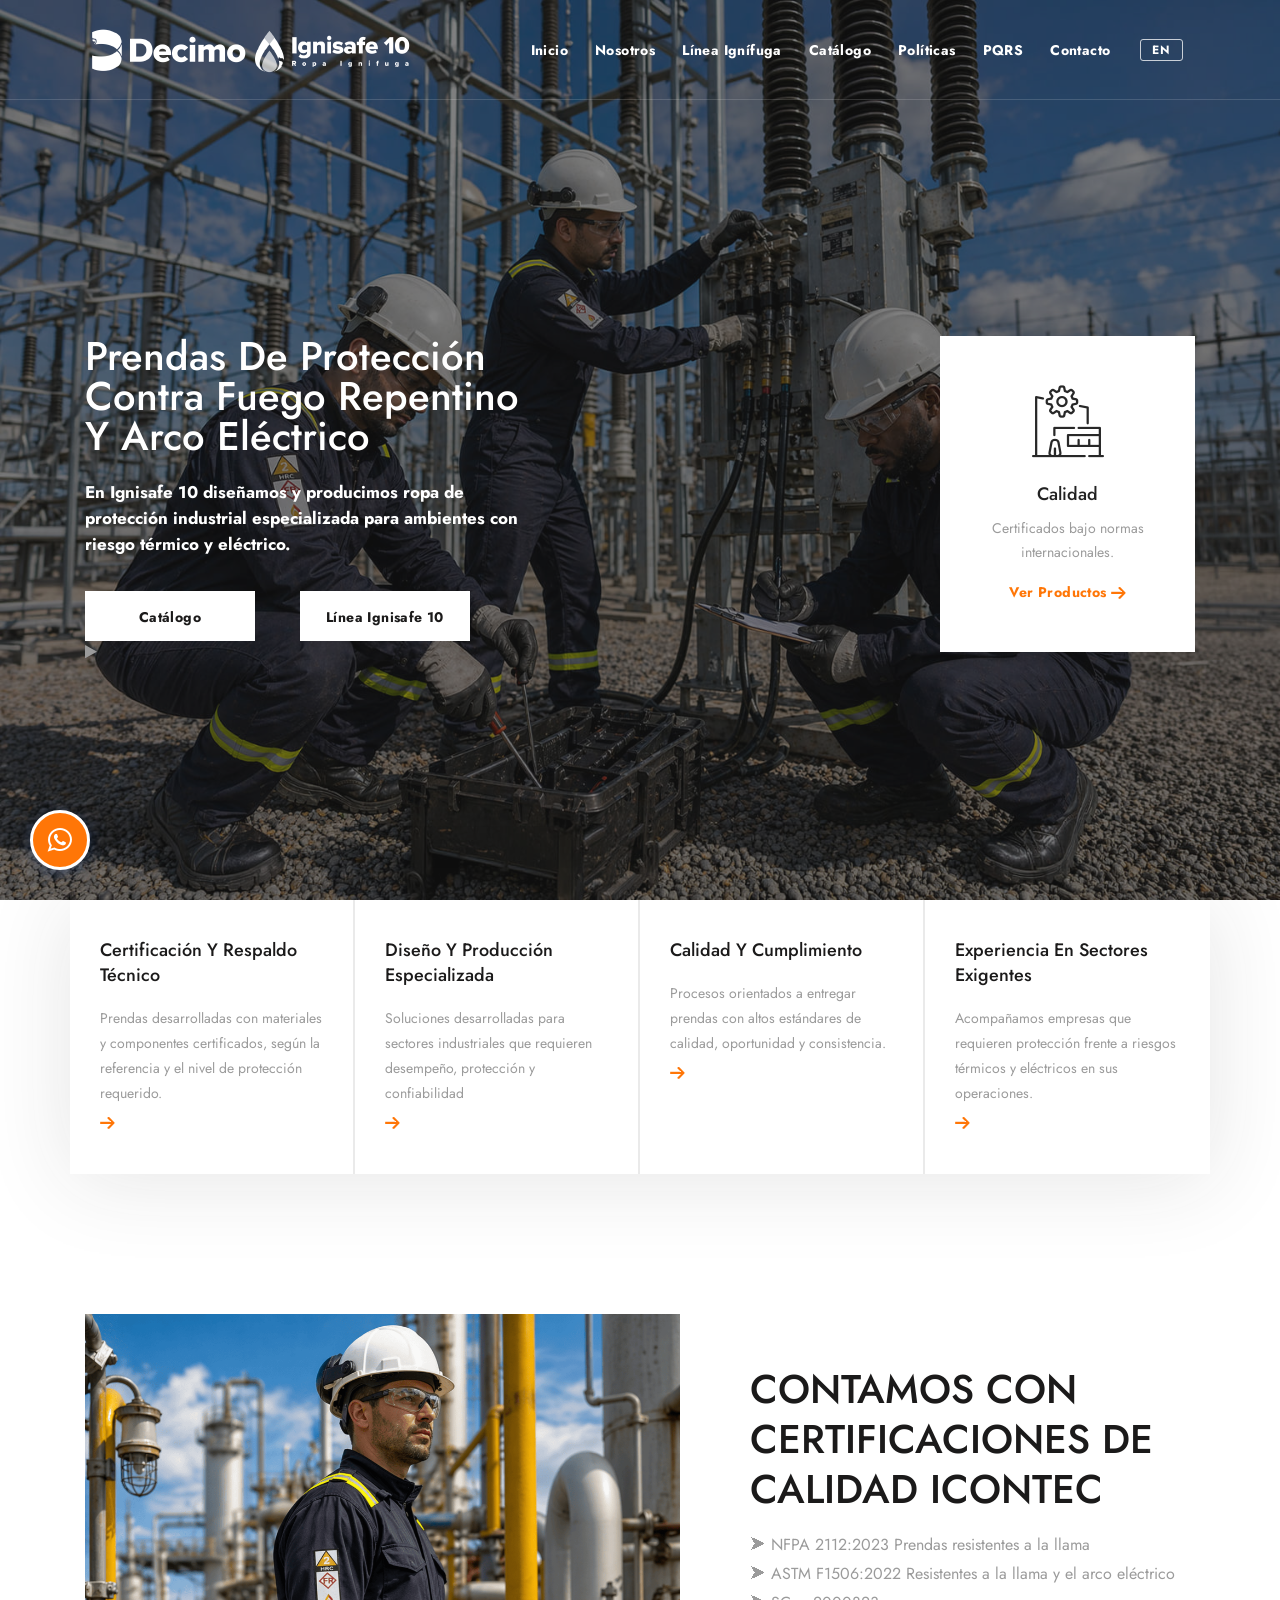
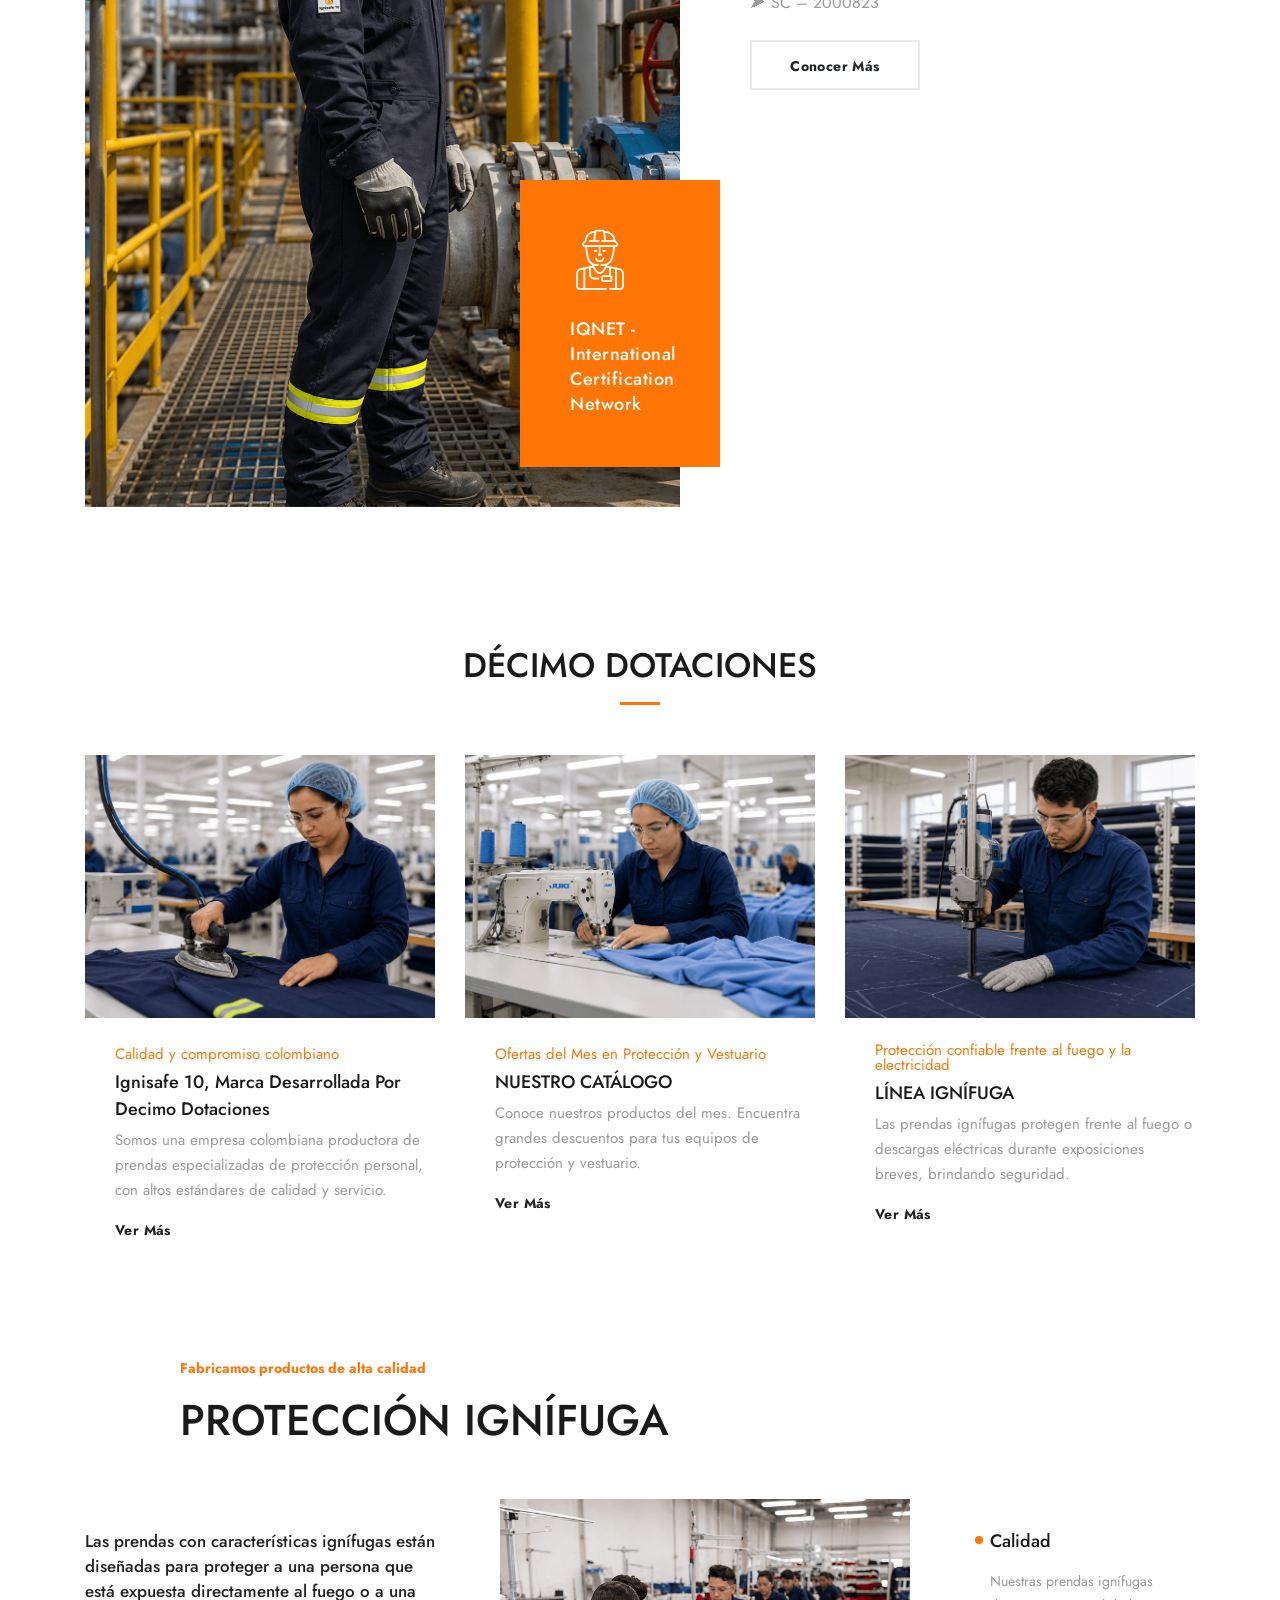
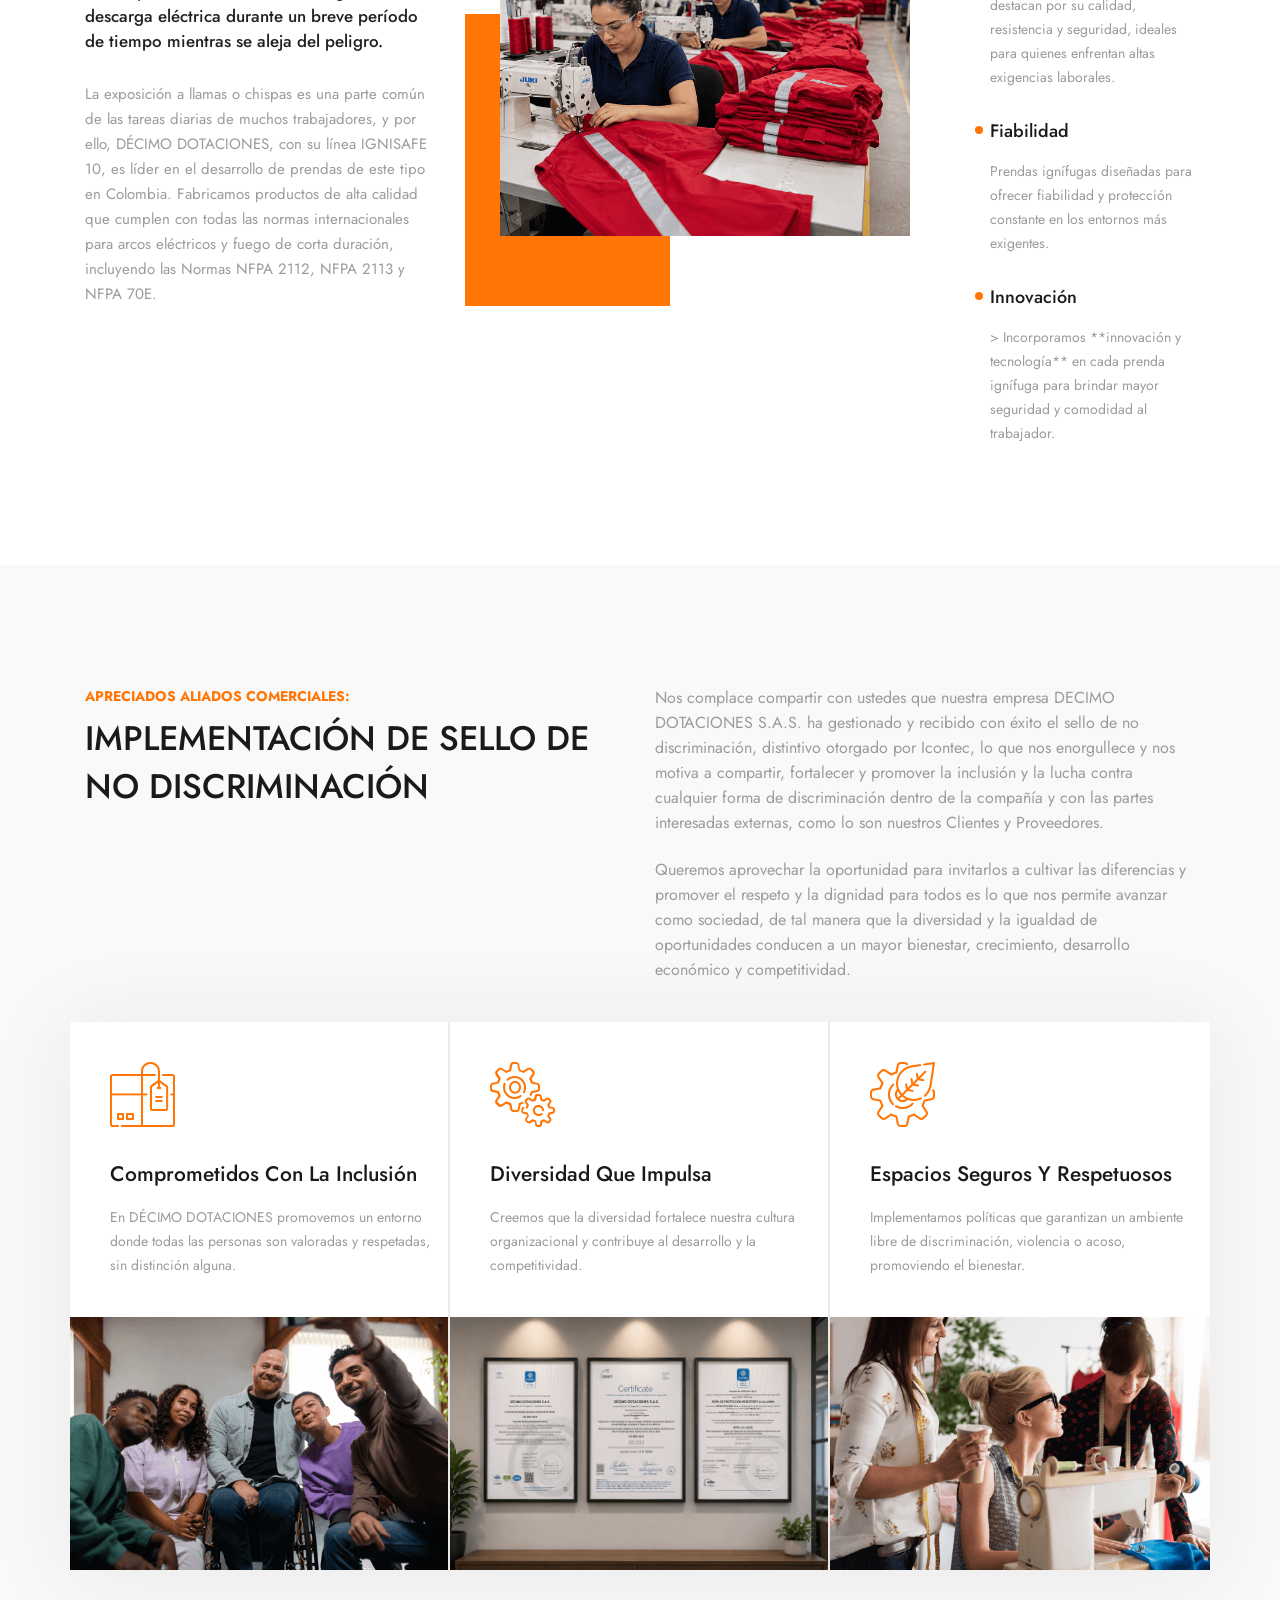
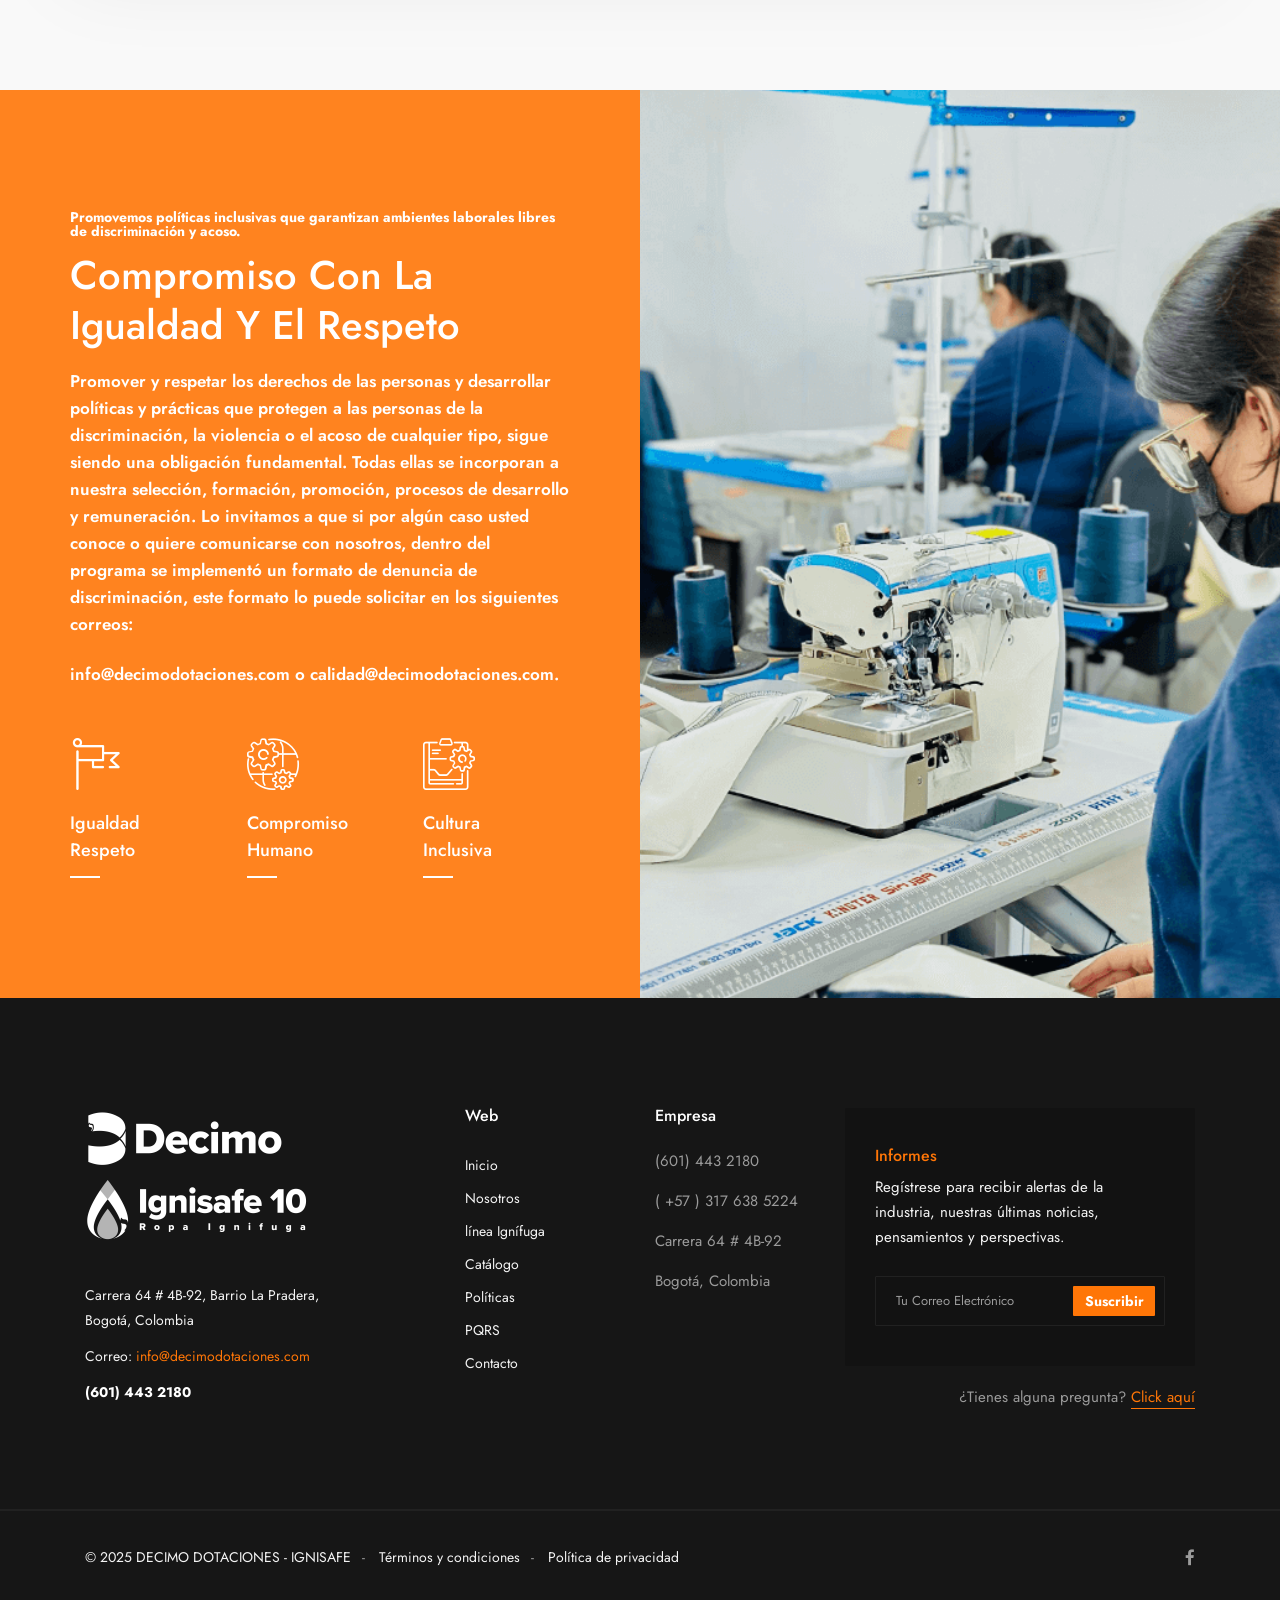
==== commit ff33680e: "refactor in main menu" ====
--- a/index.html
+++ b/index.html
@@ -54,15 +54,15 @@
                 <a href="contacto.html" class="nav__item-link" data-i18n="nav.contact">Contacto</a>
               </li>
             </ul><!-- /.navbar-nav -->
+            <div class="navbar-modules">
+              <ul class="list-unstyled d-flex align-items-center modules__btns-list">
+                <li class="lang-switcher">
+                  <button class="btn-lang" id="langBtnEn" onclick="setLang('en')">EN</button>
+                  <button class="btn-lang" id="langBtnEs" onclick="setLang('es')">ES</button>
+                </li>
+              </ul><!-- /.modules-wrapper -->
+            </div><!-- /.navbar-modules -->
           </div><!-- /.navbar-collapse -->
-          <div class="navbar-modules">
-            <ul class="list-unstyled d-flex align-items-center modules__btns-list">
-              <li class="lang-switcher">
-                <button class="btn-lang" id="langBtnEn" onclick="setLang('en')">EN</button>
-                <button class="btn-lang" id="langBtnEs" onclick="setLang('es')">ES</button>
-              </li>  
-            </ul><!-- /.modules-wrapper -->
-          </div><!-- /.navbar-modules -->
         </div><!-- /.container -->
       </nav><!-- /.navabr -->
     </header><!-- /.Header -->
--- a/assets/css/style.css
+++ b/assets/css/style.css
@@ -3192,6 +3192,15 @@
     padding: 0 15px;
   }
 
+  .navbar .navbar-collapse .navbar-modules .btn-lang {
+    border-color: rgba(0, 0, 0, 0.35);
+    color: #222;
+  }
+
+  .navbar .navbar-collapse .navbar-modules .btn-lang:hover {
+    background: rgba(0, 0, 0, 0.06);
+  }
+
   .navbar .menu-opened.navbar-collapse {
     opacity: 1;
     visibility: visible;
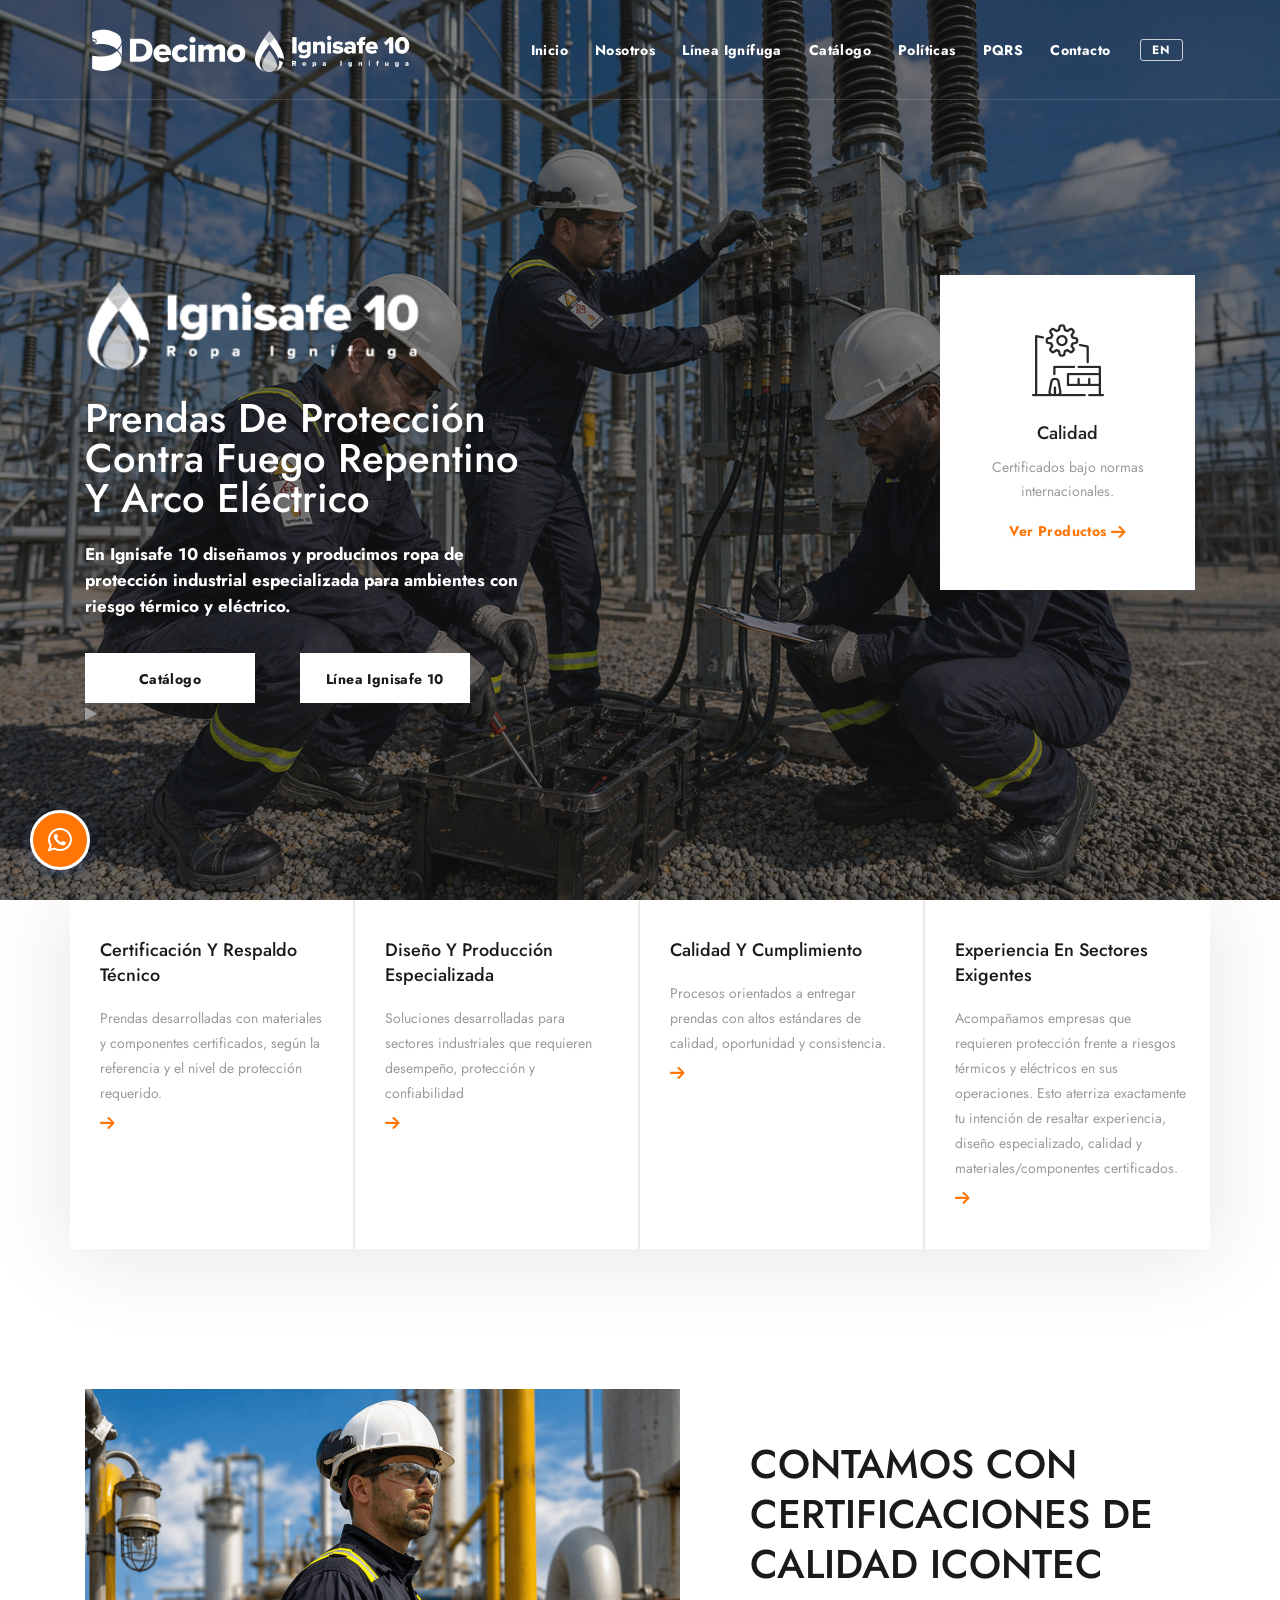
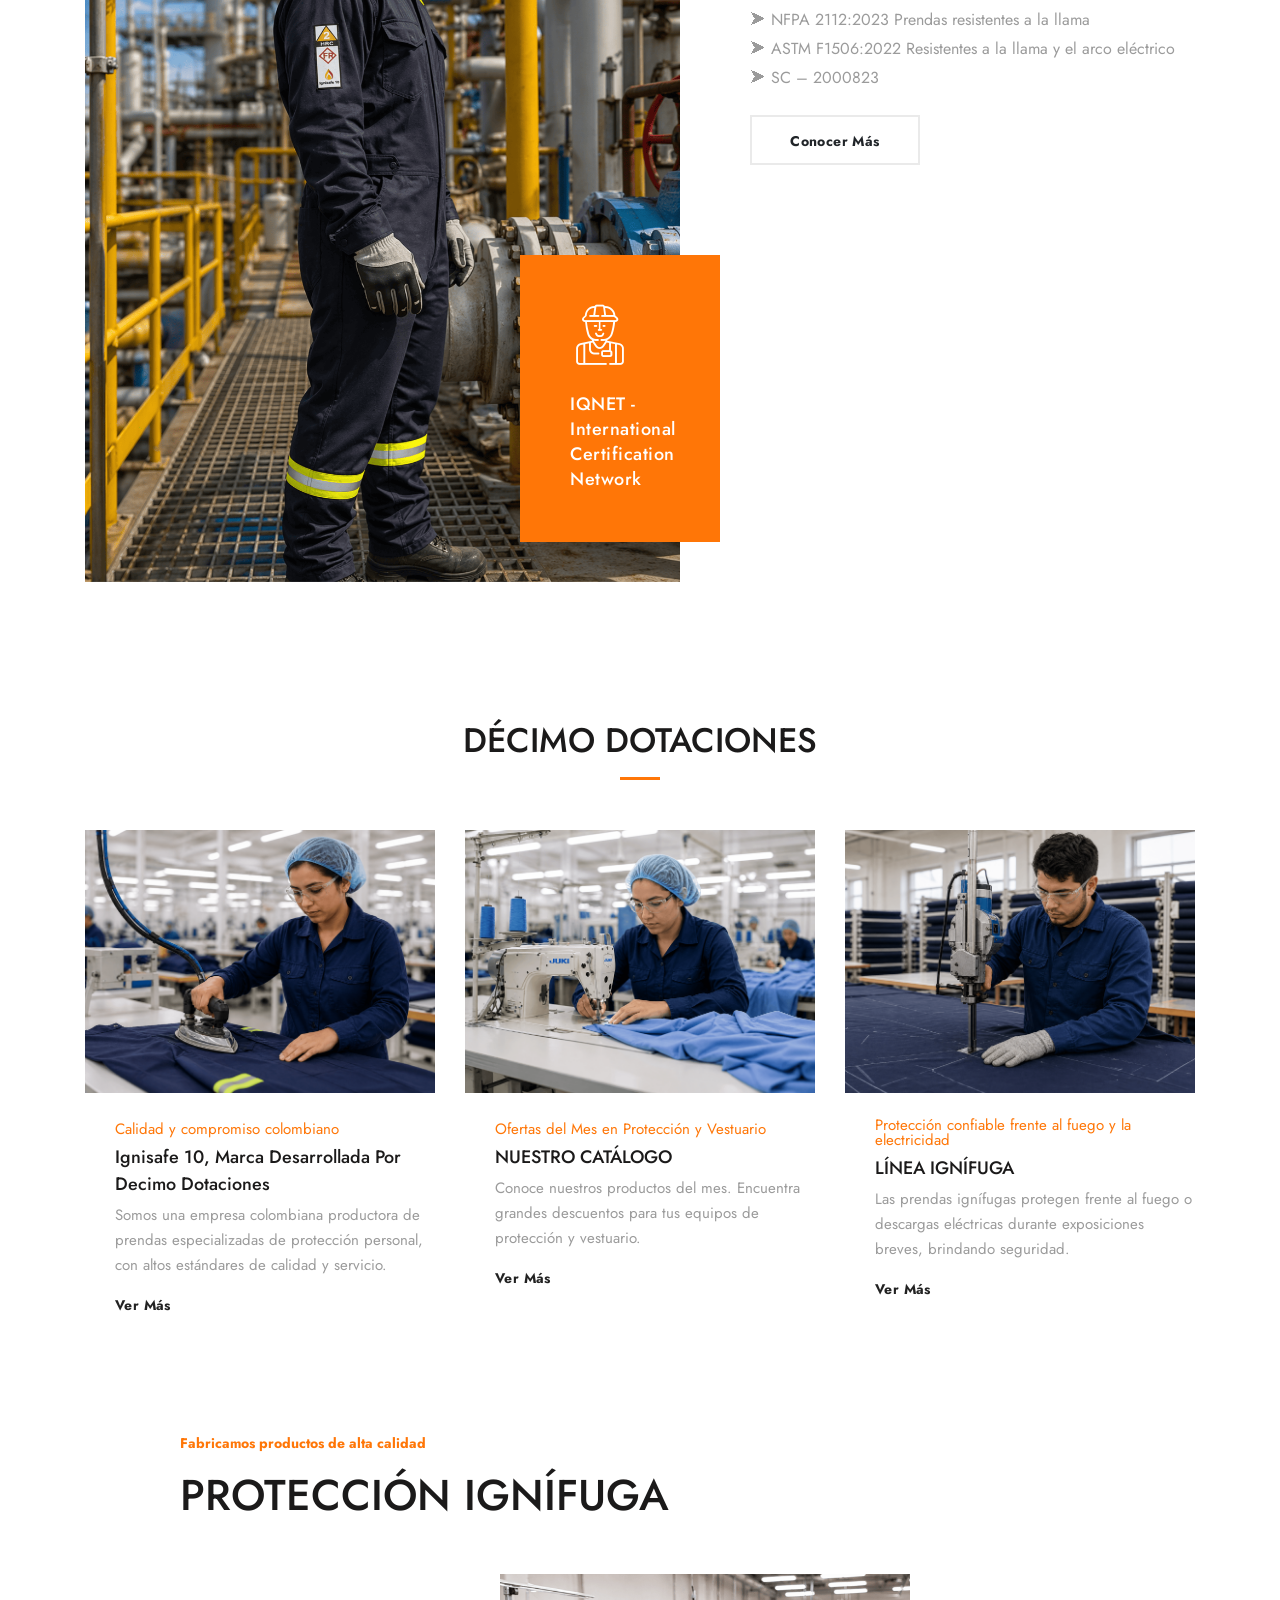
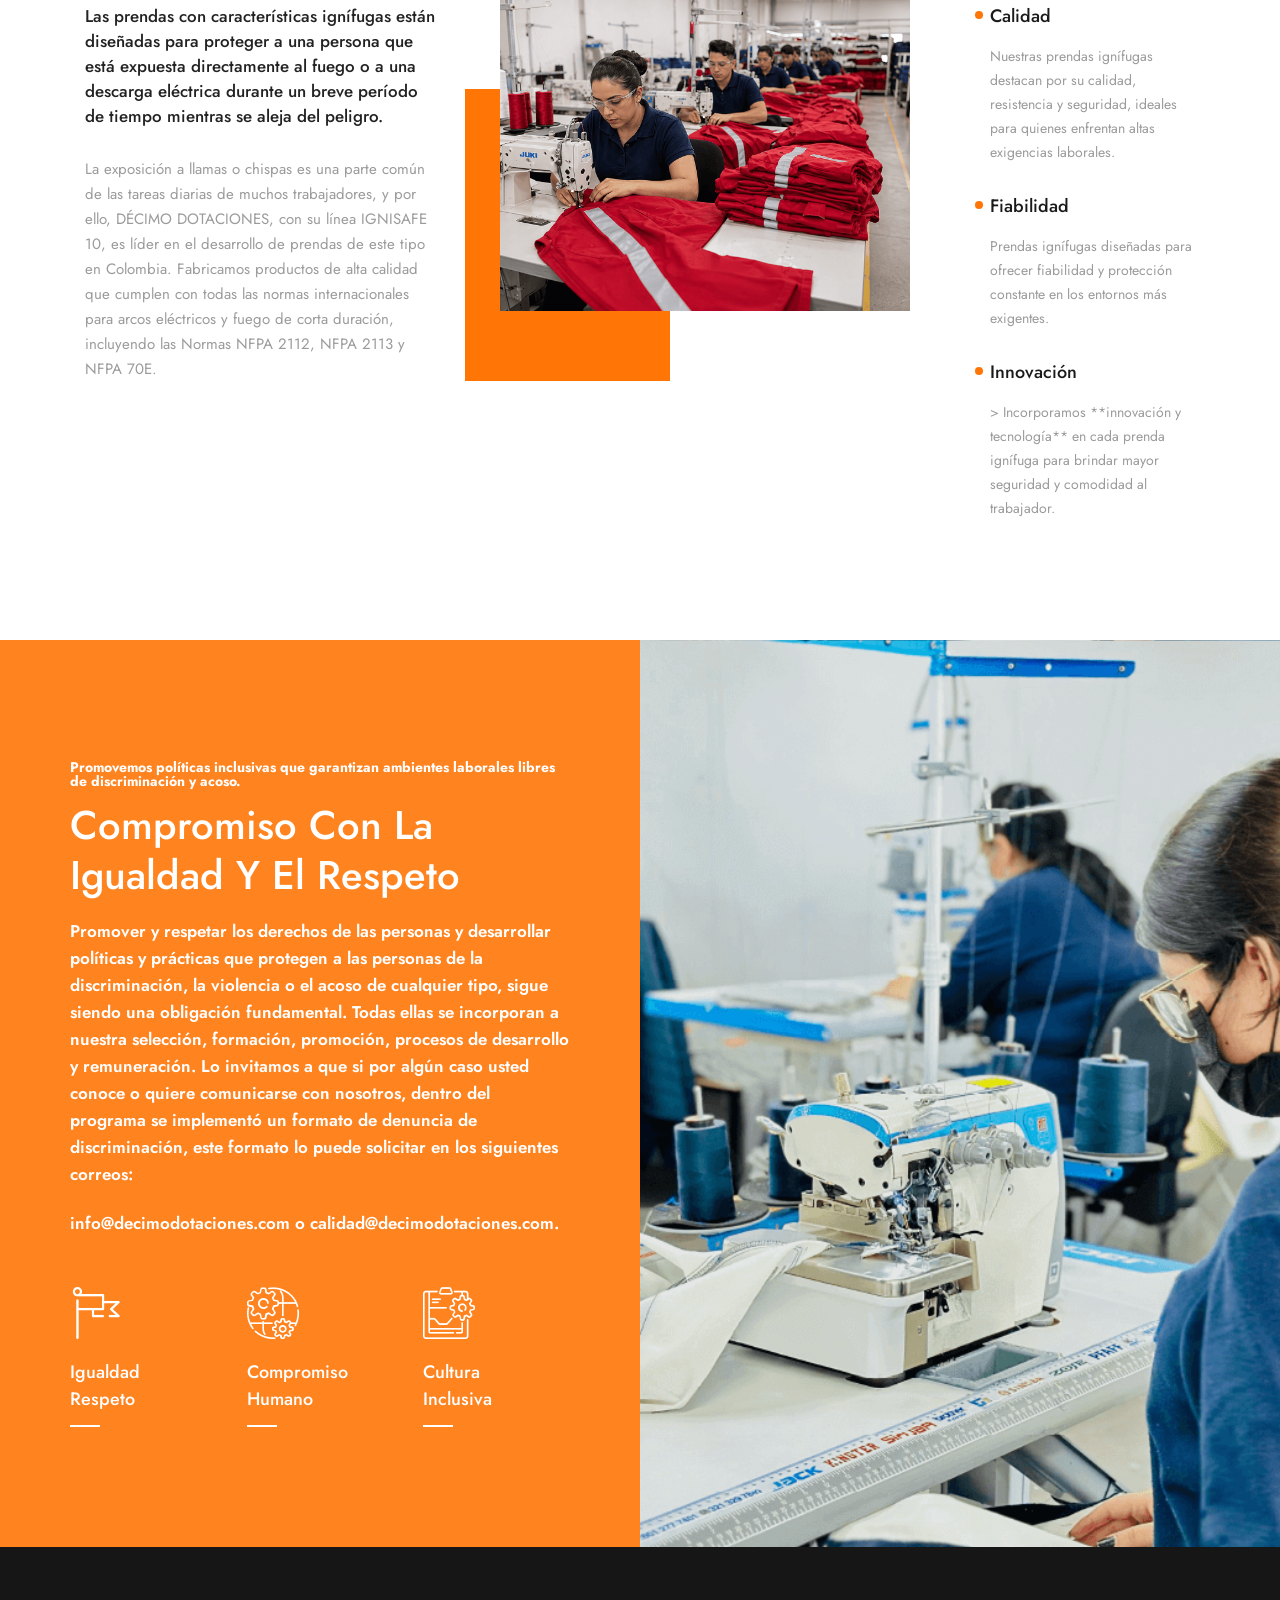
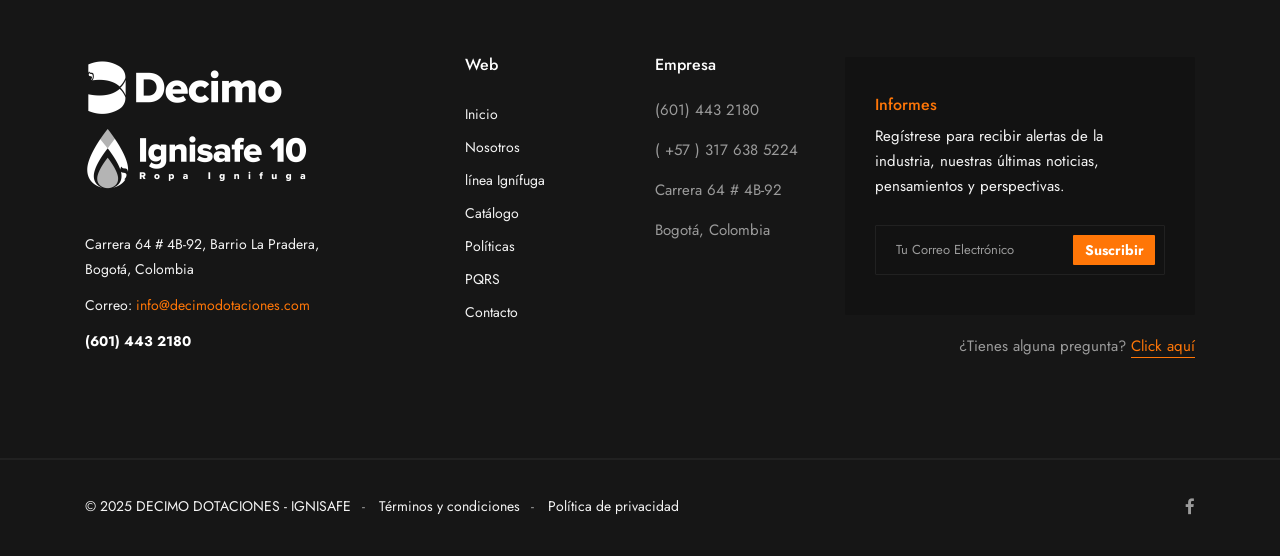
==== commit 262a51f1: "Add company description and new logo images to 'nosotros.html' - Inserted a new subheading and descr" ====
--- a/index.html
+++ b/index.html
@@ -79,6 +79,7 @@
           <div class="container">
             <div class="row">
               <div class="col-sm-12 col-md-12 col-lg-8 col-xl-5">
+                <img src="assets/images/logo/ignisafe-light.png" style="width: 90%; height: auto; margin-bottom: 20px; margin-left: -30px;">
                 <div class="slide__content">
                   <h2 class="slide__title" style="font-size:40px; line-height: 40px;" data-i18n="index.slide1.title">
                     Prendas de protección contra fuego repentino y arco eléctrico</h2>
@@ -120,7 +121,7 @@
                 <div class="slide__content">
                   <h2 class="slide__title" style="font-size:40px; line-height: 40px;" data-i18n="index.slide2.title">
                     Ignisafe 10, marca especializada en protección industrial</h2>
-                  <p class="slide__desc" data-i18n="index.slide2.desc">Décimo Dotaciones desarrolla, a través de Ignisafe 10, prendas de protección contra fuego repentino y arco eléctrico para sectores industriales de alta exigencia.(Prendas certificadas para entornos de alto riesgo, la combinación ideal entre confort y protección.)</p>
+                  <p class="slide__desc" data-i18n="index.slide2.desc">Décimo Dotaciones desarrolla, a través de Ignisafe 10, prendas de protección contra fuego repentino y arco eléctrico para sectores industriales de alta exigencia. (Prendas certificadas para entornos de alto riesgo, la combinación ideal entre confort y protección.)</p>
                   <a href="catalogo.html" class="btn btn__white mr-40" data-i18n="index.slide2.catalog">Catálogo</a>
                 </div><!-- /.slide-content -->
               </div><!-- /.col-xl-5 -->
@@ -418,76 +419,6 @@
     <!-- ========================
         Services Layout 3
     =========================== -->
-    <section id="servicesLayout3" class="services services-layout3 pt-120 pb-120 bg-gray">
-      <div class="container">
-        <div class="row heading mb-40">
-          <div class="col-sm-12 col-md-6 col-lg-6">
-            <span class="heading__subtitle" data-i18n="index.serv.subtitle">APRECIADOS ALIADOS COMERCIALES:</span>
-            <h2 class="heading__title" data-i18n="index.serv.title">IMPLEMENTACIÓN DE SELLO DE NO DISCRIMINACIÓN​</h2>
-          </div><!-- /.col-lg-6 -->
-          <div class="col-sm-12 col-md-6 col-lg-6">
-            <p class="heading__desc" data-i18n="index.serv.desc1">Nos complace compartir con ustedes que nuestra empresa
-              DECIMO DOTACIONES S.A.S. ha
-              gestionado y recibido con éxito el sello de no discriminación, distintivo otorgado por Icontec, lo que nos
-              enorgullece y nos motiva a compartir, fortalecer y promover la inclusión y la lucha contra cualquier forma
-              de discriminación dentro de la compañía y con las partes interesadas externas, como lo son nuestros
-              Clientes y Proveedores.</p>
-            <br>
-            <p class="heading__desc" data-i18n="index.serv.desc2">Queremos aprovechar la oportunidad para invitarlos a
-              cultivar las diferencias y
-              promover el respeto y la dignidad para todos es lo que nos permite avanzar como sociedad, de tal manera
-              que la diversidad y la igualdad de oportunidades conducen a un mayor bienestar, crecimiento, desarrollo
-              económico y competitividad.</p>
-          </div><!-- /.col-lg-6 -->
-        </div><!-- /.row -->
-      </div><!-- /.container -->
-      <div class="container col-padding-0">
-        <div class="row service-items-wrap">
-          <div class="col-sm-6 col-md-6 col-lg-4">
-            <div class="service-item">
-              <div class="service__content">
-                <div class="service__icon"><i class="icon-parcel"></i></div>
-                <h4 class="service__title" data-i18n="index.serv.item1.title">Comprometidos con la inclusión</h4>
-                <p class="service__desc" data-i18n="index.serv.item1.desc">En DÉCIMO DOTACIONES promovemos un entorno
-                  donde todas las personas son
-                  valoradas y respetadas, sin distinción alguna.</p>
-              </div><!-- /.service-content -->
-              <div class="service__img">
-                <img src="assets/images/services/1.png" alt="service" class="img-fluid">
-              </div><!-- /.service-img -->
-            </div><!-- /.service-item -->
-          </div><!-- /.col-lg-3 -->
-          <div class="col-sm-6 col-md-6 col-lg-4">
-            <div class="service-item">
-              <div class="service__content">
-                <div class="service__icon"><i class="icon-gears"></i></div>
-                <h4 class="service__title" data-i18n="index.serv.item2.title">Diversidad que impulsa</h4>
-                <p class="service__desc" data-i18n="index.serv.item2.desc">Creemos que la diversidad fortalece nuestra
-                  cultura organizacional y contribuye
-                  al desarrollo y la competitividad.</p>
-              </div><!-- /.service-content -->
-              <div class="service__img">
-                <img src="assets/images/services/3.png" alt="service" class="img-fluid">
-              </div><!-- /.service-img -->
-            </div><!-- /.service-item -->
-          </div><!-- /.col-lg-3 -->
-          <div class="col-sm-6 col-md-6 col-lg-4">
-            <div class="service-item">
-              <div class="service__content">
-                <div class="service__icon"><i class="icon-eco"></i></div>
-                <h4 class="service__title" data-i18n="index.serv.item3.title">Espacios seguros y respetuosos</h4>
-                <p class="service__desc" data-i18n="index.serv.item3.desc">Implementamos políticas que garantizan un
-                  ambiente libre de discriminación,
-                  violencia o acoso, promoviendo el bienestar.</p>
-              </div><!-- /.service-content -->
-              <div class="service__img">
-                <img src="assets/images/services/4.png" alt="service" class="img-fluid">
-              </div><!-- /.service-img -->
-            </div><!-- /.service-item -->
-          </div><!-- /.col-lg-3 -->
-        </div><!-- /.row -->
-      </div><!-- /.container -->
-    </section><!-- /.Services Layout 3 -->
 
     <!-- =========================
        Banner 2
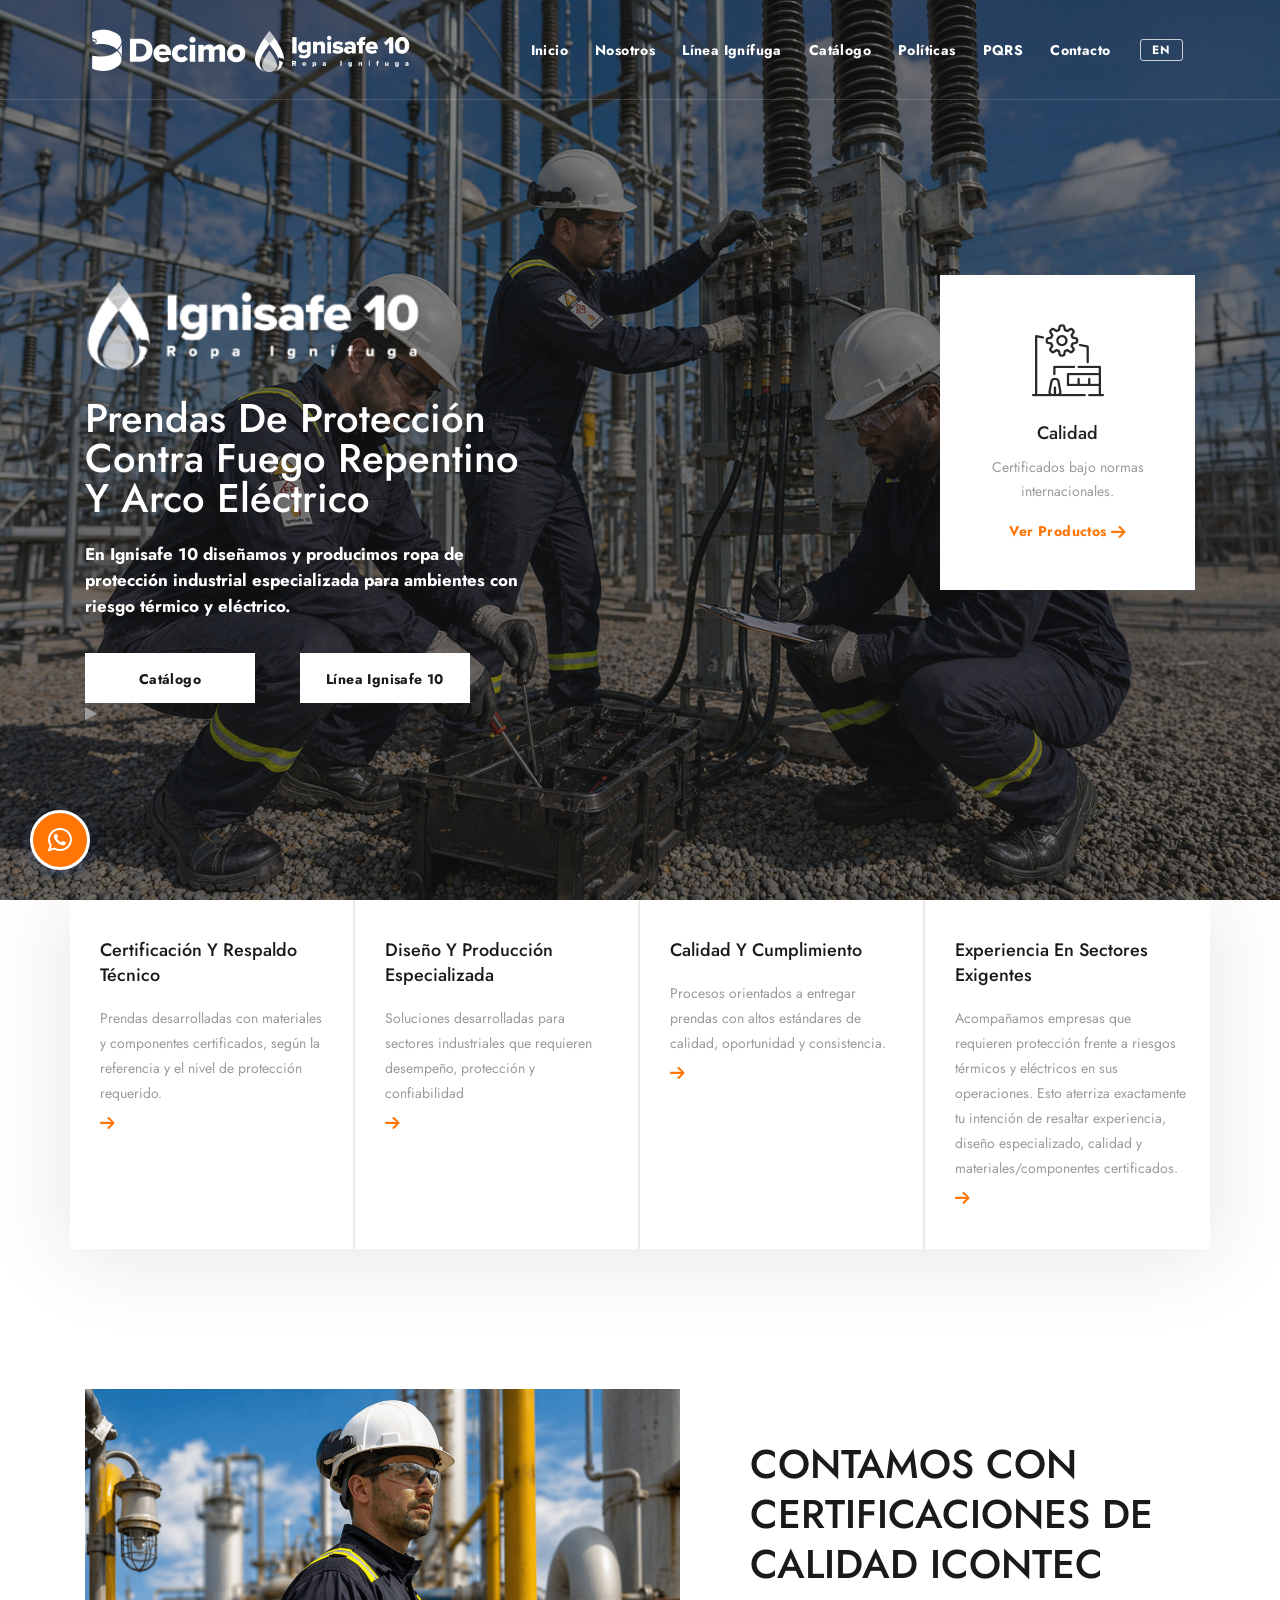
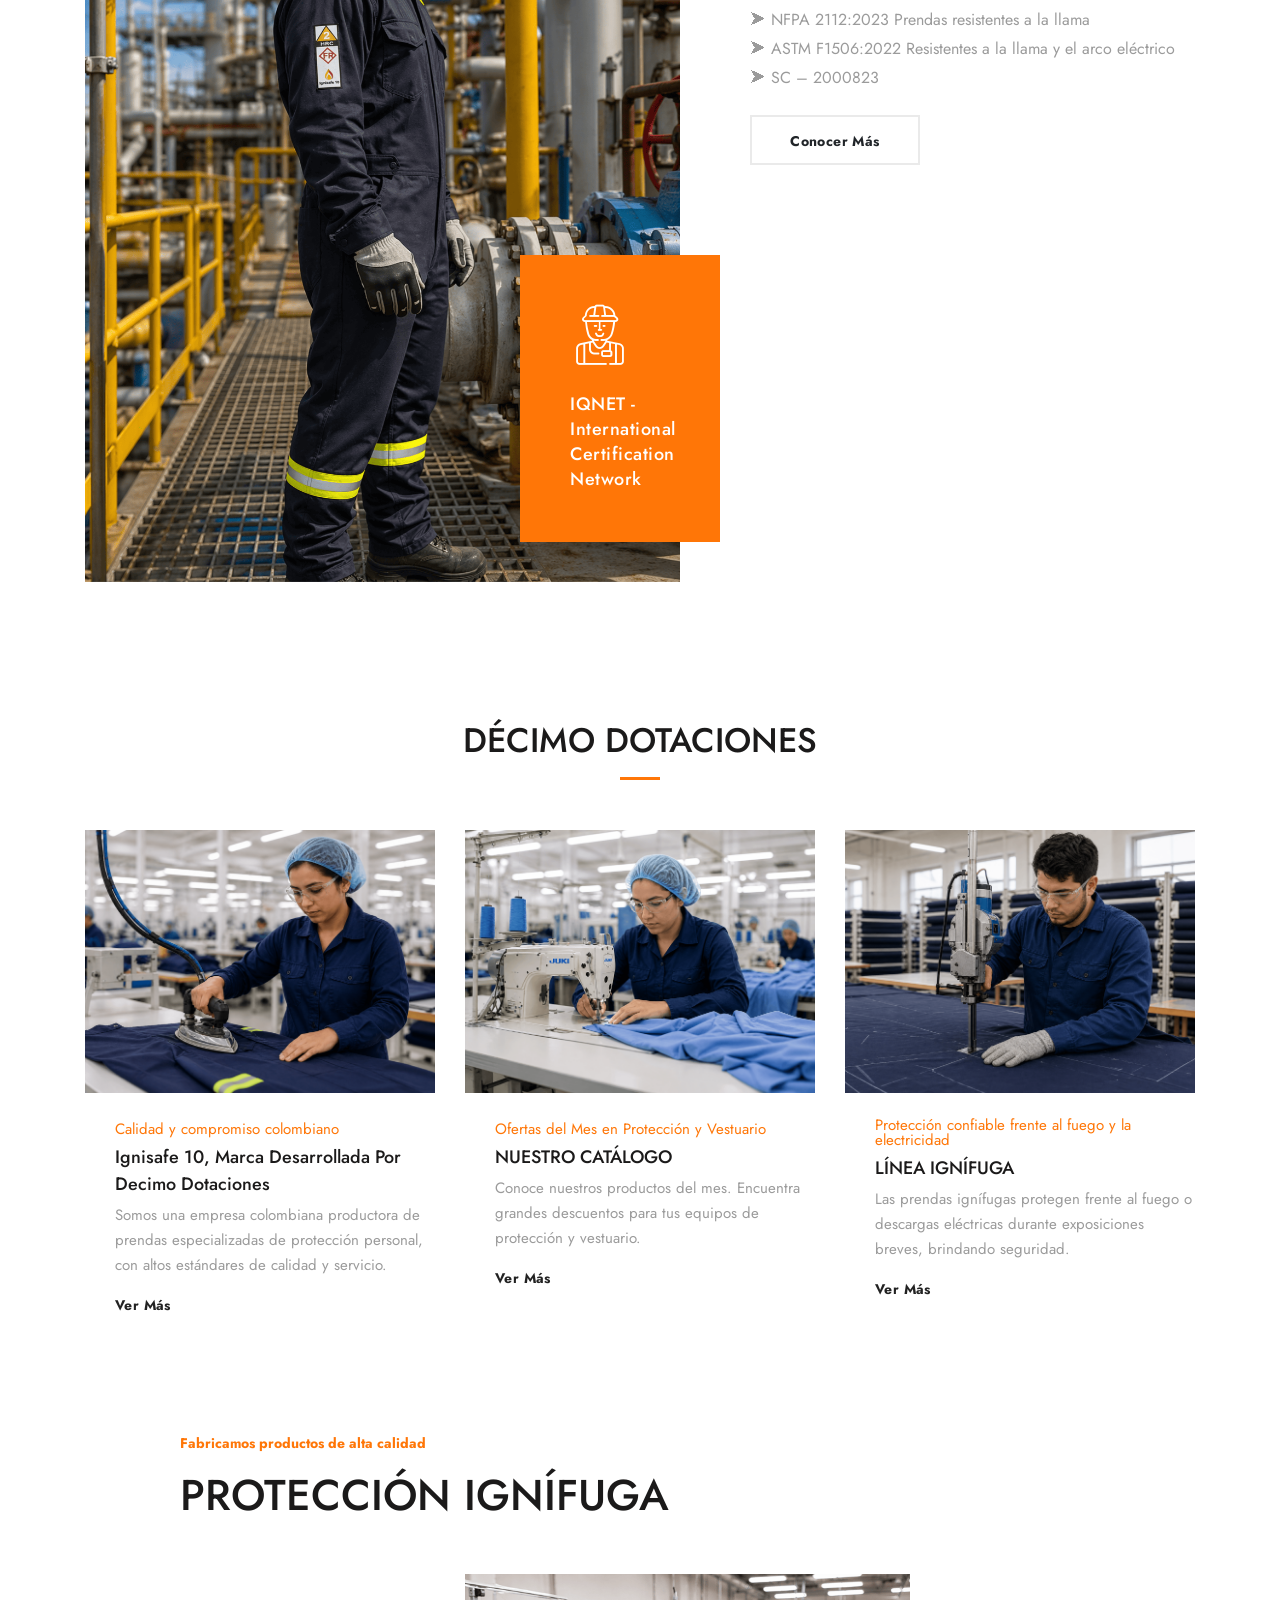
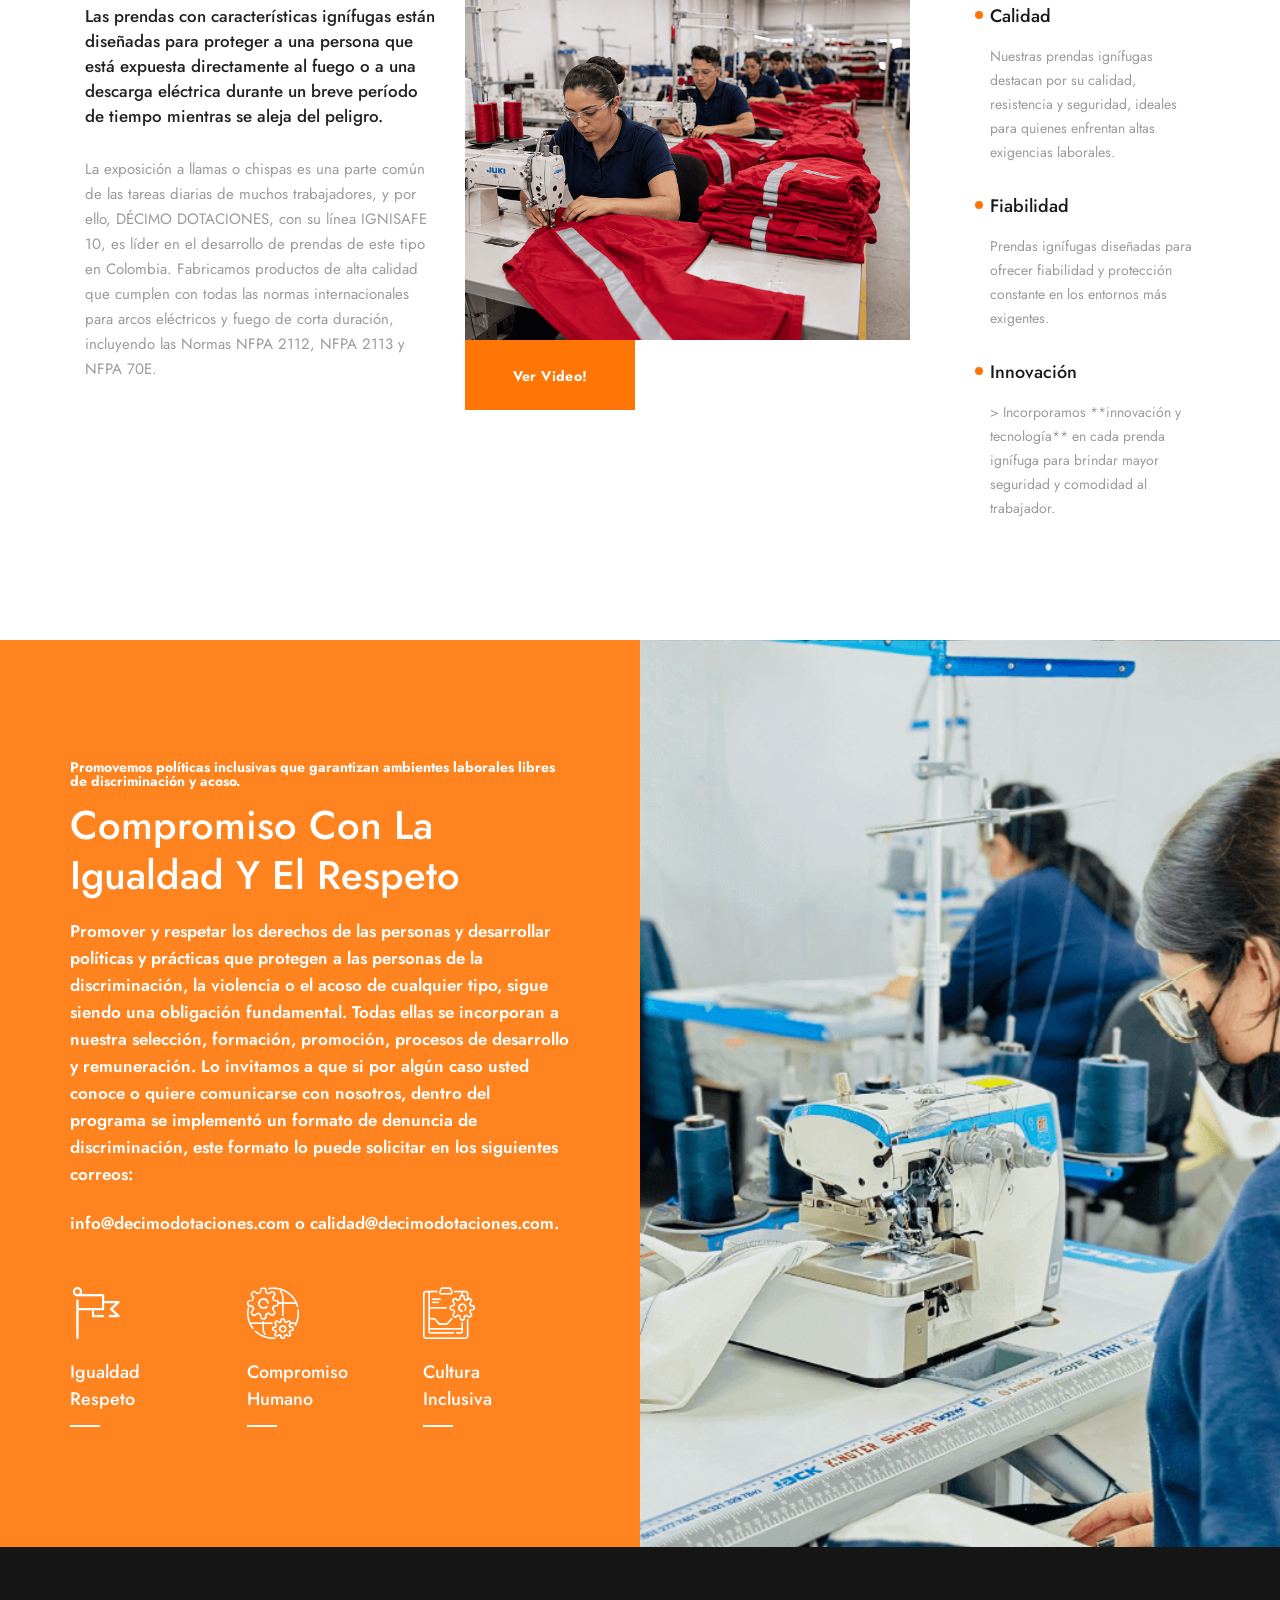
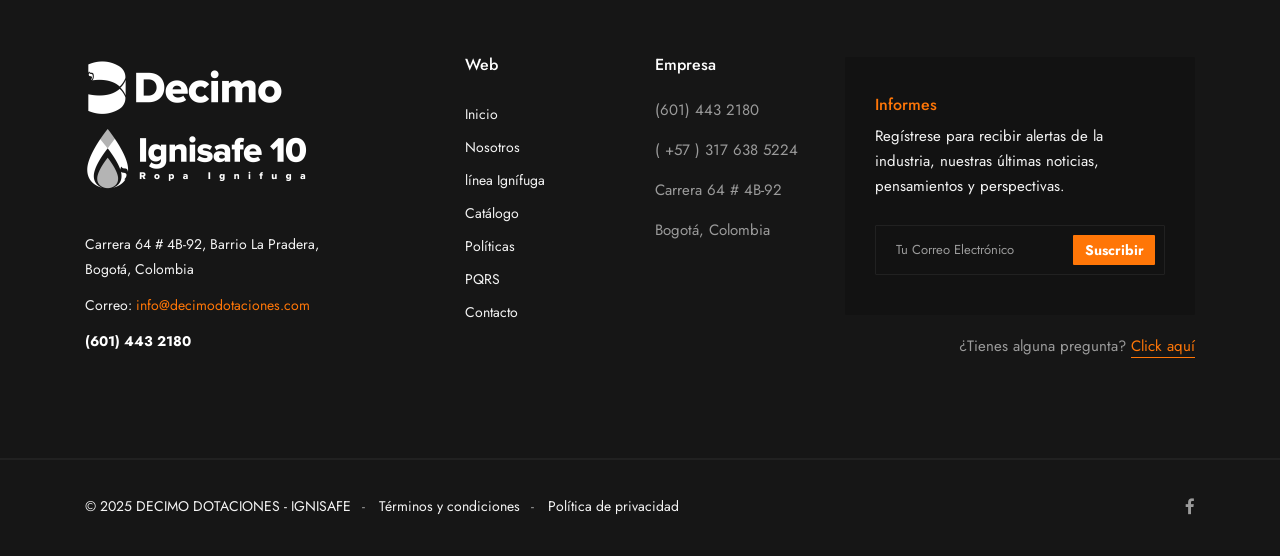
==== commit 2b05b6bb: "Refactor code structure for improved readability and maintainability" ====
--- a/index.html
+++ b/index.html
@@ -381,6 +381,7 @@
             <div class="about__img">
               <img src="assets/images/about/3.png" alt="about" class="img-fluid">
               <a href="https://www.youtube.com/watch?v=_6B--K61w0I" class="btn btn__primary popup-video">
+                <span data-i18n="index.about2.video">Ver Video!</span>
               </a>
             </div><!-- /.about-img -->
           </div><!-- /.col-lg-5 -->
--- a/assets/css/style.css
+++ b/assets/css/style.css
@@ -7686,7 +7686,7 @@
 
 .about__img {
   position: relative;
-  padding-left: 35px;
+
   overflow: hidden;
 }
 
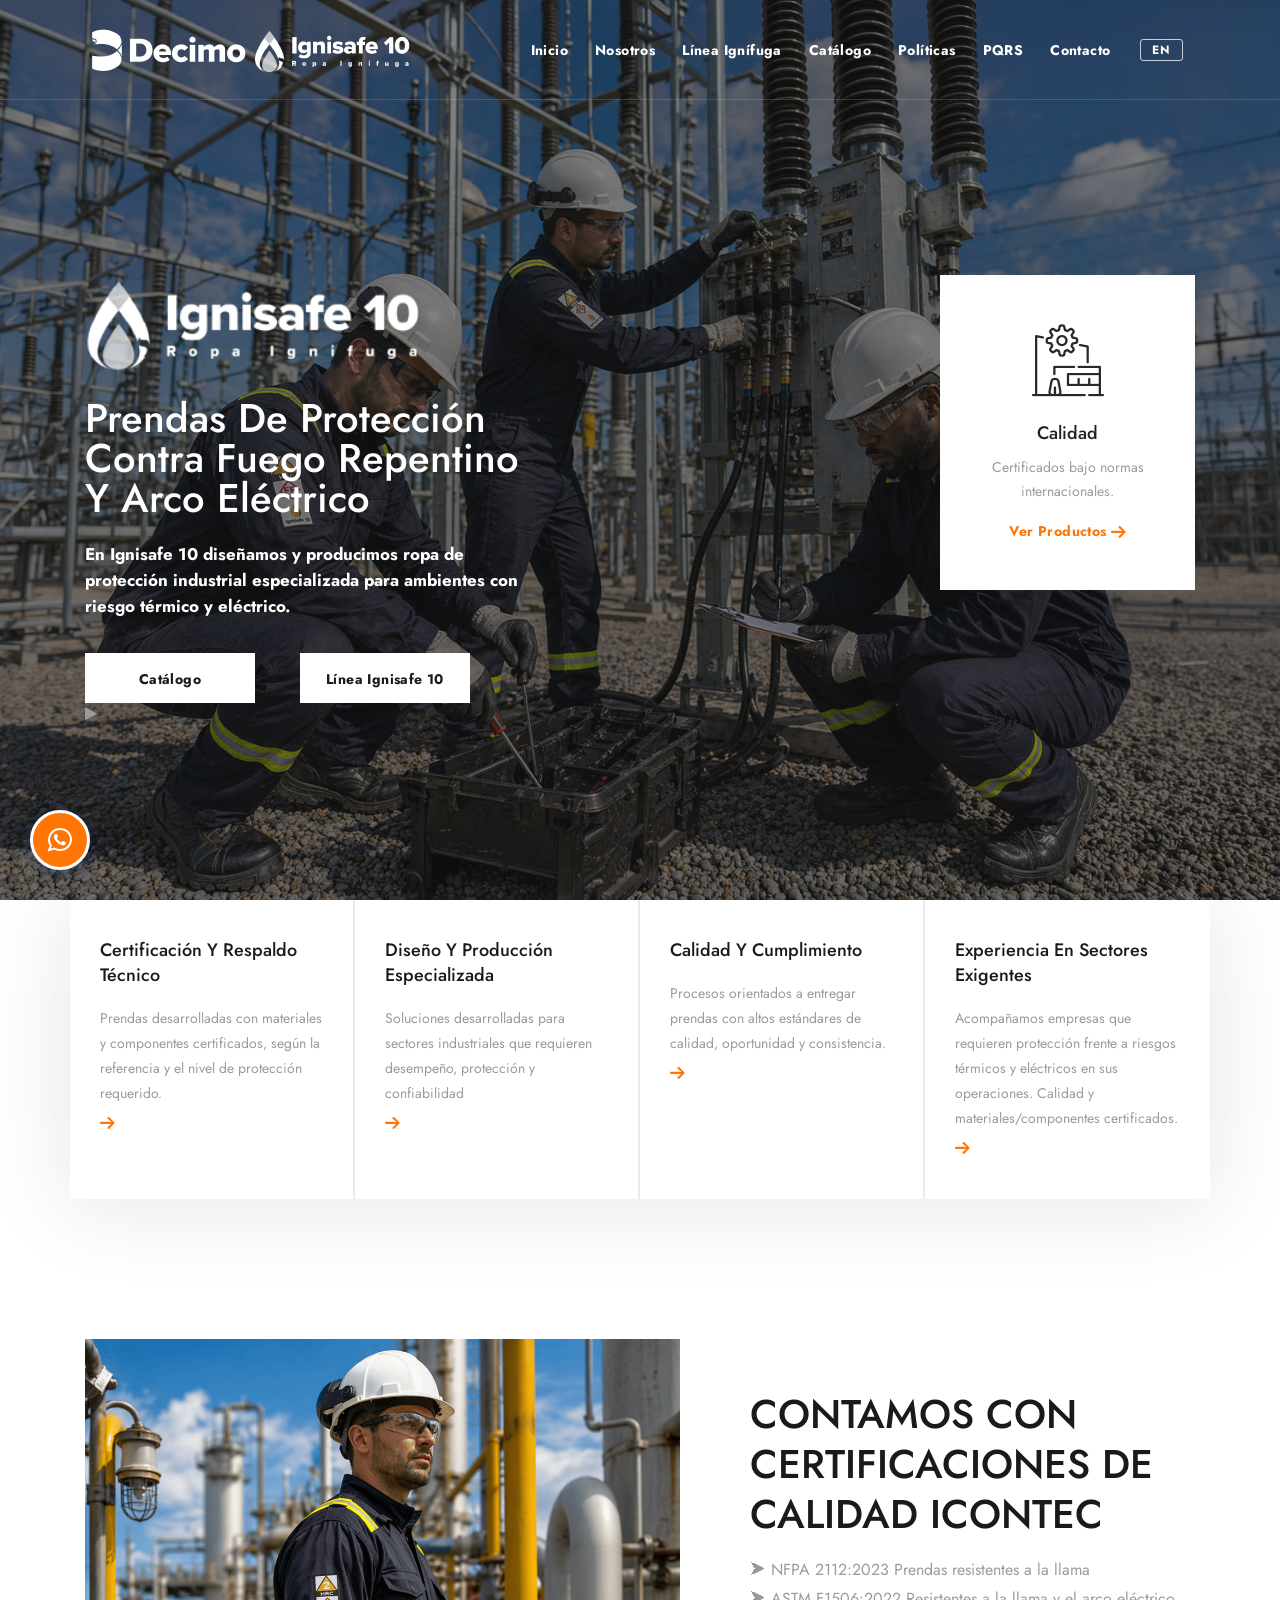
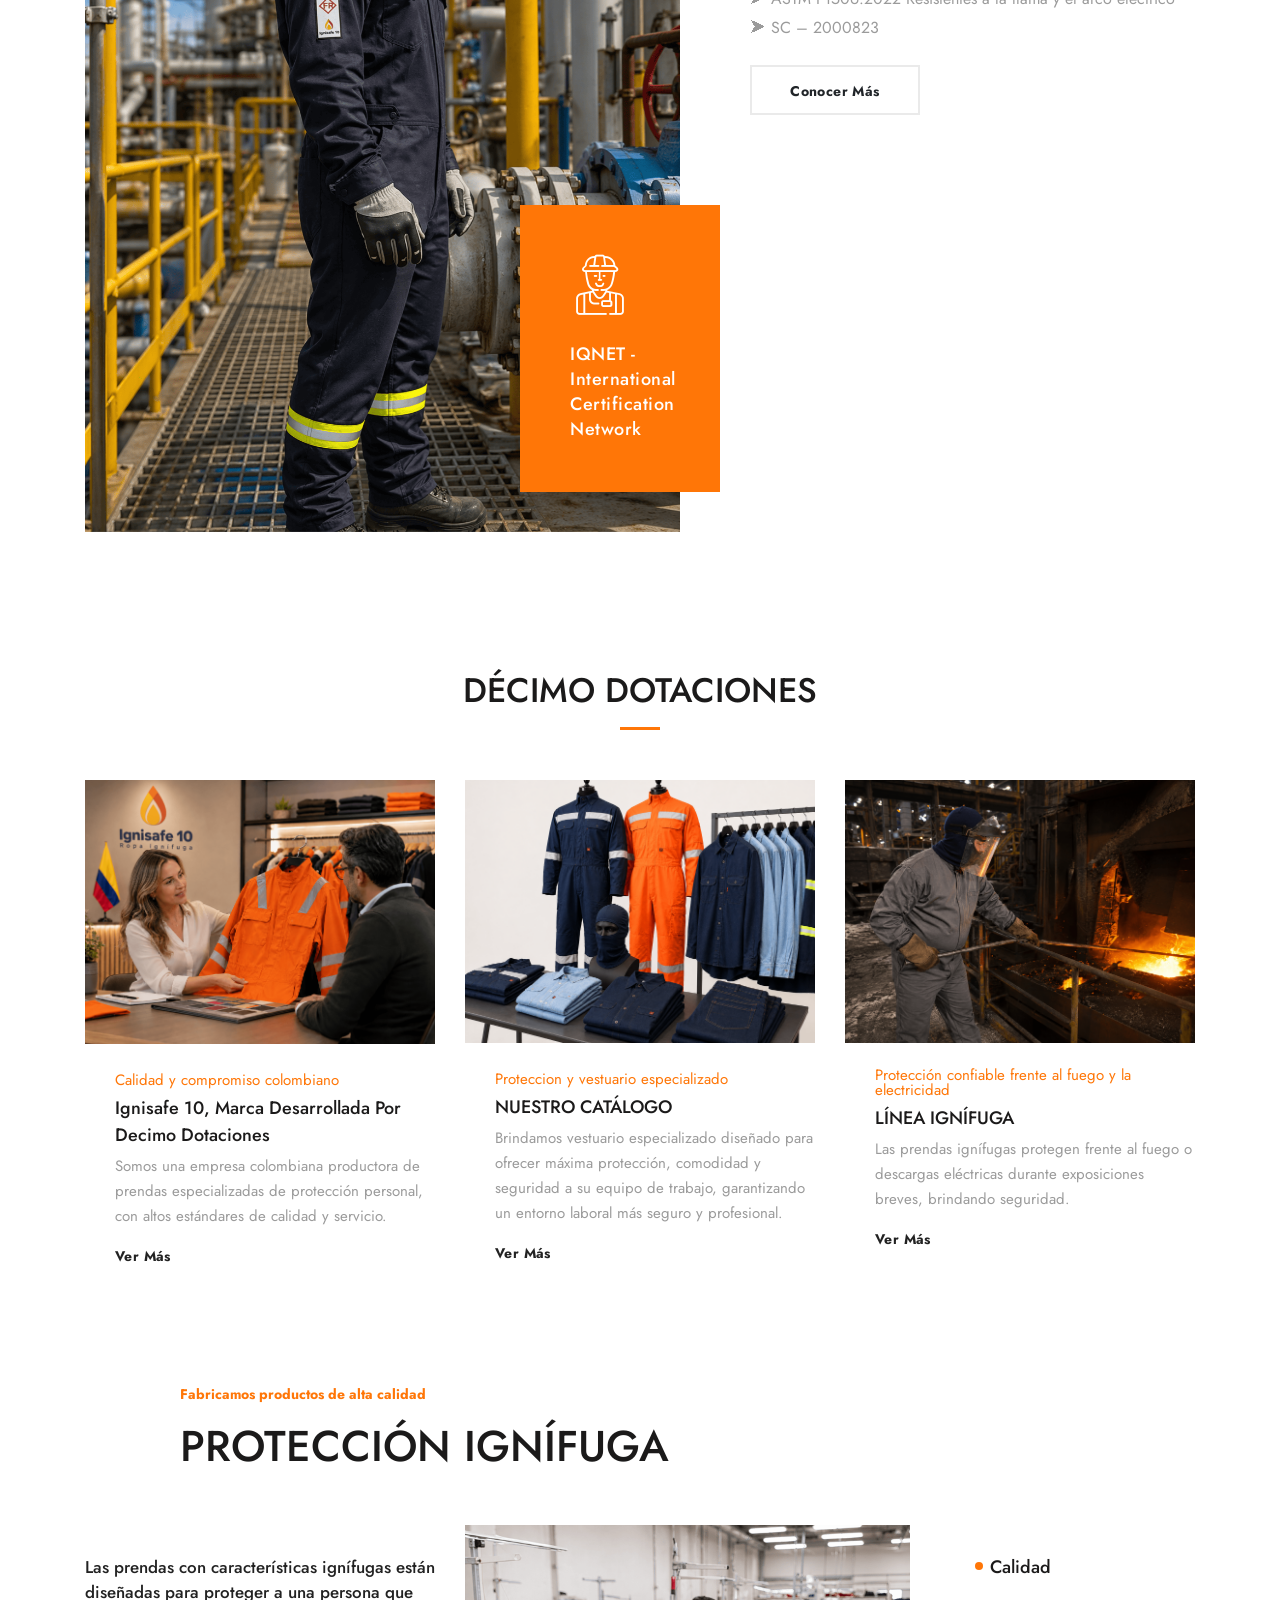
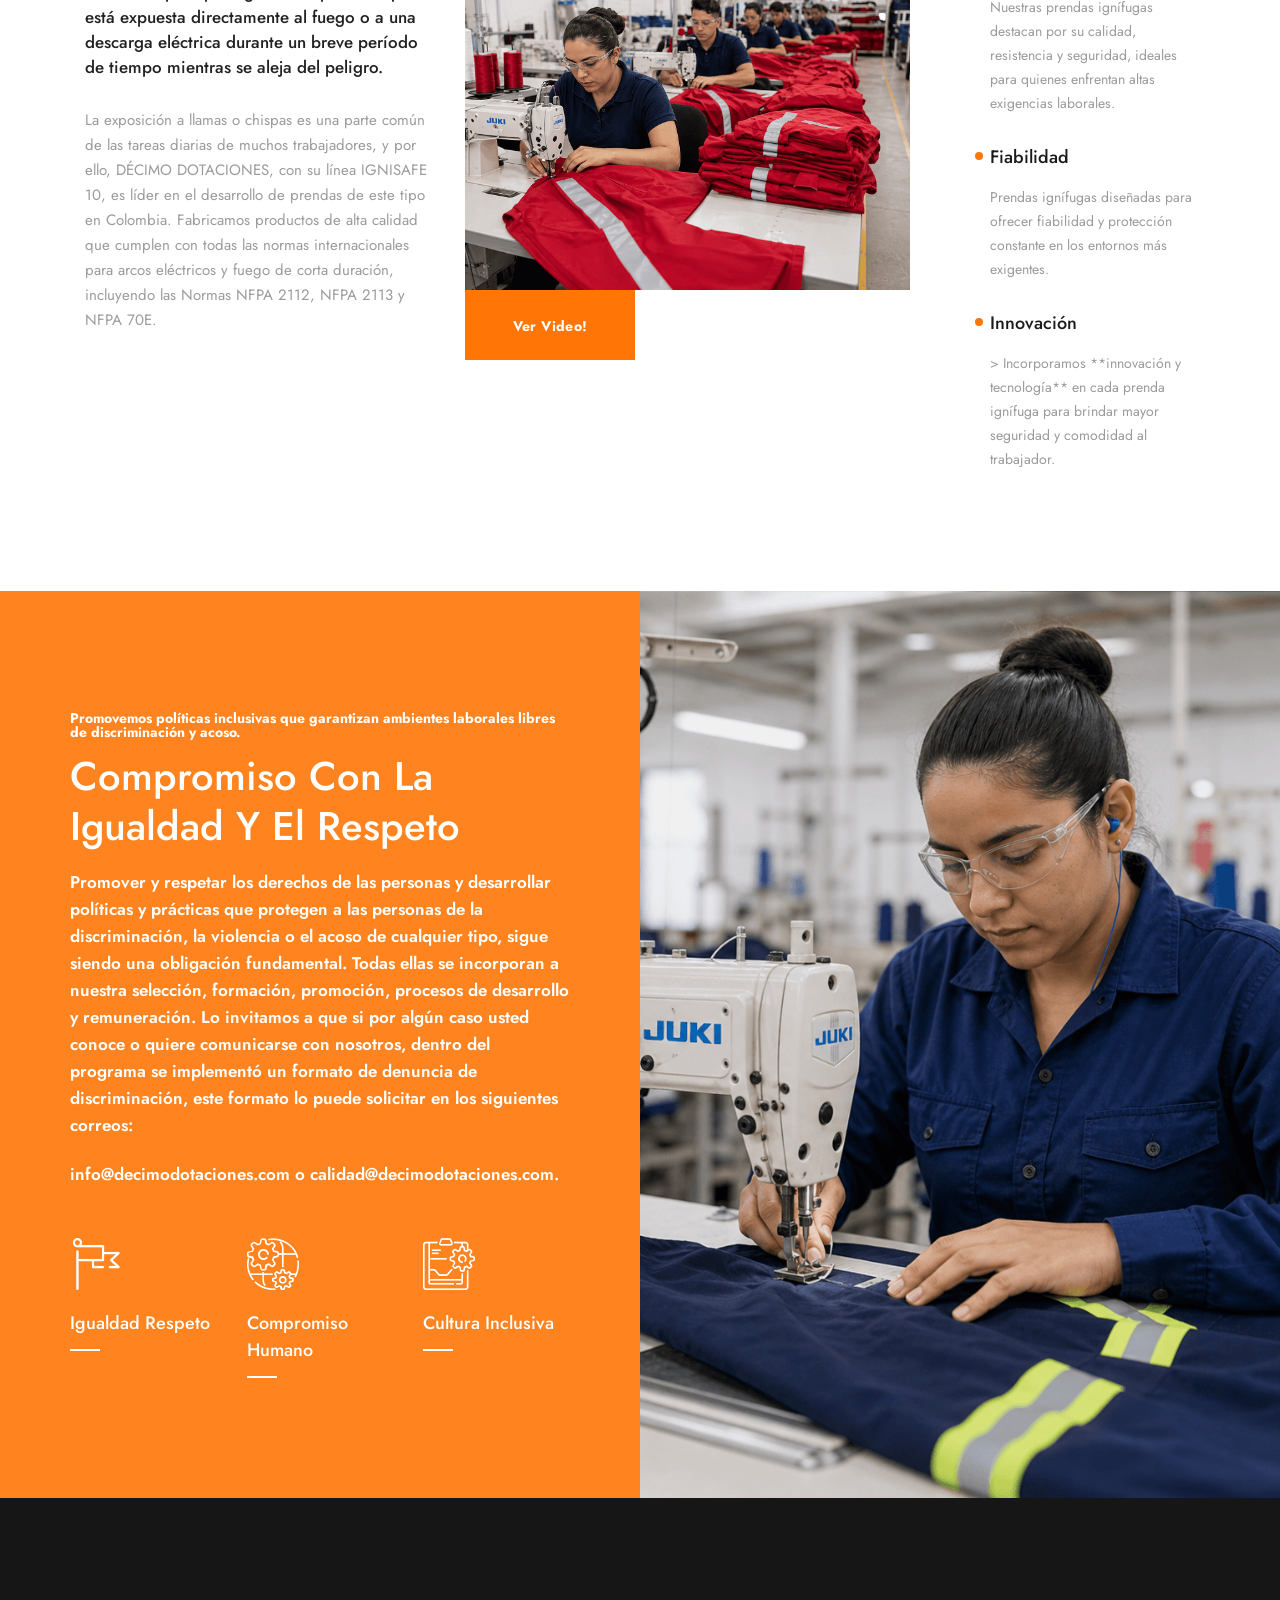
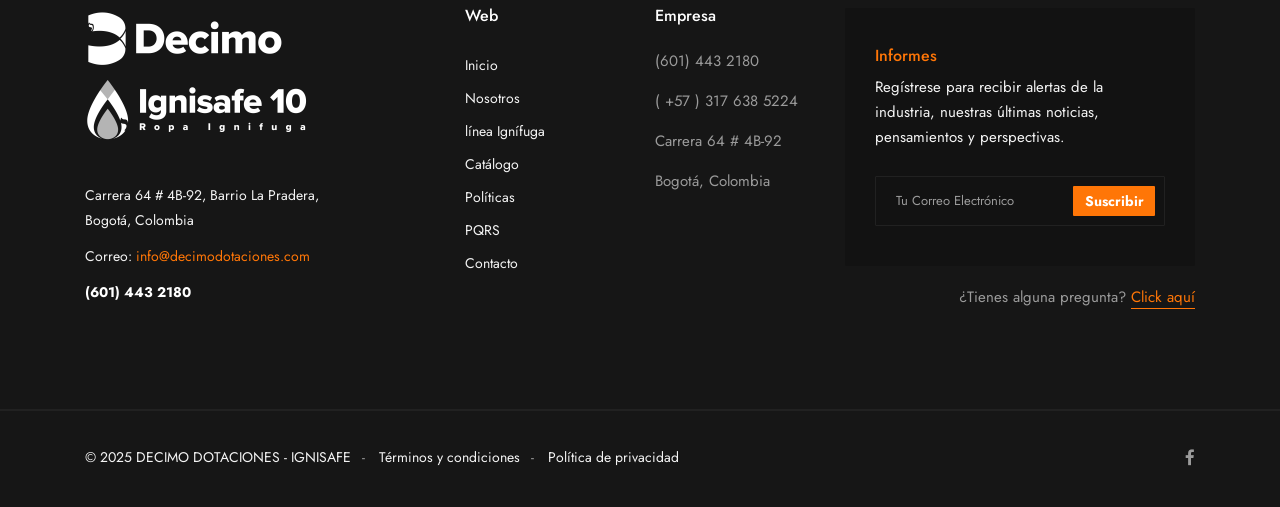
==== commit 8f054d71: "Refactor code structure for improved readability and maintainability" ====
--- a/index.html
+++ b/index.html
@@ -273,7 +273,7 @@
             <div class="blog-item">
               <div class="blog__img">
                 <a href="nosotros.html">
-                  <img src="assets/images/blog/grid/1.png" alt="blog image">
+                  <img src="assets/images/blog/grid/02.png" alt="blog image">
                 </a>
               </div><!-- /.entry-img -->
               <div class="blog__content">
@@ -298,7 +298,7 @@
             <div class="blog-item">
               <div class="blog__img">
                 <a href="catalogo.html">
-                  <img src="assets/images/blog/grid/2.png" alt="blog image">
+                  <img src="assets/images/blog/grid/03.png" alt="blog image">
                 </a>
               </div><!-- /.entry-img -->
               <div class="blog__content">
@@ -323,7 +323,7 @@
             <div class="blog-item">
               <div class="blog__img">
                 <a href="linea-ignifuga.html">
-                  <img src="assets/images/blog/grid/3.png" alt="blog image">
+                  <img src="assets/images/blog/grid/01.png" alt="blog image">
                 </a>
               </div><!-- /.entry-img -->
               <div class="blog__content">
--- a/assets/css/style.css
+++ b/assets/css/style.css
@@ -8141,4 +8141,304 @@
   .whatsapp-float__btn i {
     font-size: 24px;
   }
+}
+
+/* =========================================================
+   Compromiso Ambiental Section
+========================================================= */
+.ca-section {
+  padding-bottom: 150px;
+  padding-top: 0;
+  background: #ffffff;
+}
+
+.ca-section__row {
+  margin-bottom: 50px;
+}
+
+.ca-section__right {
+  margin-top: 0;
+}
+
+.ca-heading {
+  font-size: 2.4rem;
+  font-weight: 700;
+  line-height: 1.2;
+  color: #1a3c5e;
+  margin-bottom: 16px;
+}
+
+.ca-heading--green {
+  color: #4a8040;
+}
+
+.ca-divider {
+  width: 52px;
+  height: 3px;
+  background: #4a8040;
+  margin-bottom: 24px;
+}
+
+.ca-text {
+  color: #555;
+  line-height: 1.85;
+  font-size: 0.96rem;
+}
+
+/* Cards */
+.ca-card {
+  border-radius: 12px;
+  overflow: hidden;
+  box-shadow: 0 4px 20px rgba(0, 0, 0, 0.09);
+  background: #fff;
+  cursor: pointer;
+  transition: transform 0.25s ease, box-shadow 0.25s ease;
+}
+
+.ca-card:hover {
+  transform: translateY(-4px);
+  box-shadow: 0 10px 30px rgba(0, 0, 0, 0.15);
+}
+
+.ca-card__img-wrap {
+  position: relative;
+  overflow: hidden;
+}
+
+.ca-card__img {
+  width: 100%;
+  height: 280px;
+  object-fit: cover;
+  display: block;
+  transition: transform 0.35s ease;
+}
+
+.ca-card:hover .ca-card__img {
+  transform: scale(1.04);
+}
+
+.ca-card__badge {
+  position: absolute;
+  top: 12px;
+  right: 12px;
+  width: 38px;
+  height: 38px;
+  background: #fff;
+  border-radius: 50%;
+  display: flex;
+  align-items: center;
+  justify-content: center;
+  box-shadow: 0 2px 8px rgba(0,0,0,0.15);
+  z-index: 1;
+}
+
+.ca-card__badge svg {
+  width: 20px;
+  height: 20px;
+  stroke: #4a8040;
+}
+
+.ca-card__hover-overlay {
+  position: absolute;
+  inset: 0;
+  background: rgba(26, 60, 94, 0.45);
+  display: flex;
+  align-items: center;
+  justify-content: center;
+  opacity: 0;
+  transition: opacity 0.25s ease;
+}
+
+.ca-card__hover-overlay svg {
+  width: 36px;
+  height: 36px;
+}
+
+.ca-card:hover .ca-card__hover-overlay {
+  opacity: 1;
+}
+
+/* Modal */
+.ca-modal {
+  display: none;
+  position: fixed;
+  inset: 0;
+  z-index: 9999;
+  align-items: center;
+  justify-content: center;
+}
+
+.ca-modal.is-open {
+  display: flex;
+}
+
+.ca-modal__backdrop {
+  position: absolute;
+  inset: 0;
+  background: rgba(0, 0, 0, 0.65);
+  cursor: pointer;
+}
+
+.ca-modal__dialog {
+  position: relative;
+  z-index: 1;
+  background: #fff;
+  border-radius: 16px;
+  overflow: hidden;
+  max-width: 680px;
+  width: 96%;
+  max-height: 95vh;
+  overflow-y: auto;
+  box-shadow: 0 24px 70px rgba(0, 0, 0, 0.4);
+  animation: caModalIn 0.25s ease;
+}
+
+@keyframes caModalIn {
+  from { opacity: 0; transform: scale(0.93) translateY(20px); }
+  to   { opacity: 1; transform: scale(1)    translateY(0);    }
+}
+
+.ca-modal__close {
+  position: absolute;
+  top: 14px;
+  right: 14px;
+  z-index: 2;
+  background: rgba(255,255,255,0.92);
+  border: none;
+  border-radius: 50%;
+  width: 38px;
+  height: 38px;
+  font-size: 1.4rem;
+  line-height: 1;
+  cursor: pointer;
+  display: flex;
+  align-items: center;
+  justify-content: center;
+  color: #333;
+  box-shadow: 0 2px 10px rgba(0,0,0,0.22);
+  transition: background 0.2s, transform 0.15s;
+}
+
+.ca-modal__close:hover {
+  background: #fff;
+  transform: scale(1.1);
+}
+
+.ca-modal__img {
+  width: 100%;
+  max-height: 70vh;
+  object-fit: contain;
+  display: block;
+  background: #f0f0f0;
+}
+
+.ca-modal__content {
+  padding: 28px 32px 36px;
+}
+
+.ca-modal__title {
+  color: #4a8040;
+  font-size: 1.25rem;
+  font-weight: 700;
+  margin-bottom: 14px;
+  line-height: 1.3;
+}
+
+.ca-modal__desc {
+  color: #444;
+  font-size: 1rem;
+  line-height: 1.85;
+  margin: 0;
+}
+
+body.ca-modal-open {
+  overflow: hidden;
+}
+
+/* Pillars */
+.ca-pillars {
+  border-top: 1px solid #e8e8e8;
+  padding-top: 40px;
+}
+
+.ca-pillar-col {
+  border-right: 1px solid #e8e8e8;
+}
+
+.ca-pillar-col--last {
+  border-right: none;
+}
+
+.ca-pillar {
+  display: flex;
+  flex-direction: column;
+  align-items: center;
+  text-align: center;
+  padding: 0 12px;
+}
+
+.ca-pillar__icon {
+  width: 68px;
+  height: 68px;
+  margin-bottom: 14px;
+}
+
+.ca-pillar__icon svg {
+  width: 100%;
+  height: 100%;
+}
+
+.ca-pillar__label {
+  font-size: 0.88rem;
+  font-weight: 600;
+  color: #1a3c5e;
+  margin: 0;
+  line-height: 1.5;
+}
+
+.ca-pillar__num {
+  color: #4a8040;
+  font-size: 1.1rem;
+  font-weight: 700;
+  margin-right: 3px;
+}
+
+/* Responsive */
+@media only screen and (max-width: 991px) {
+  .ca-section__right {
+    margin-top: 40px;
+  }
+
+  .ca-heading {
+    font-size: 2rem;
+  }
+}
+
+@media only screen and (max-width: 767px) {
+  .ca-pillar-col {
+    border-right: none;
+    margin-bottom: 30px;
+  }
+
+  .ca-pillars {
+    padding-top: 30px;
+  }
+
+  .ca-section__row {
+    margin-bottom: 30px;
+  }
+}
+
+@media only screen and (max-width: 575px) {
+  .ca-heading {
+    font-size: 1.7rem;
+  }
+
+  .ca-card__img {
+    height: 200px;
+  }
+
+  .ca-section {
+    padding: 50px 0;
+  }
 }
